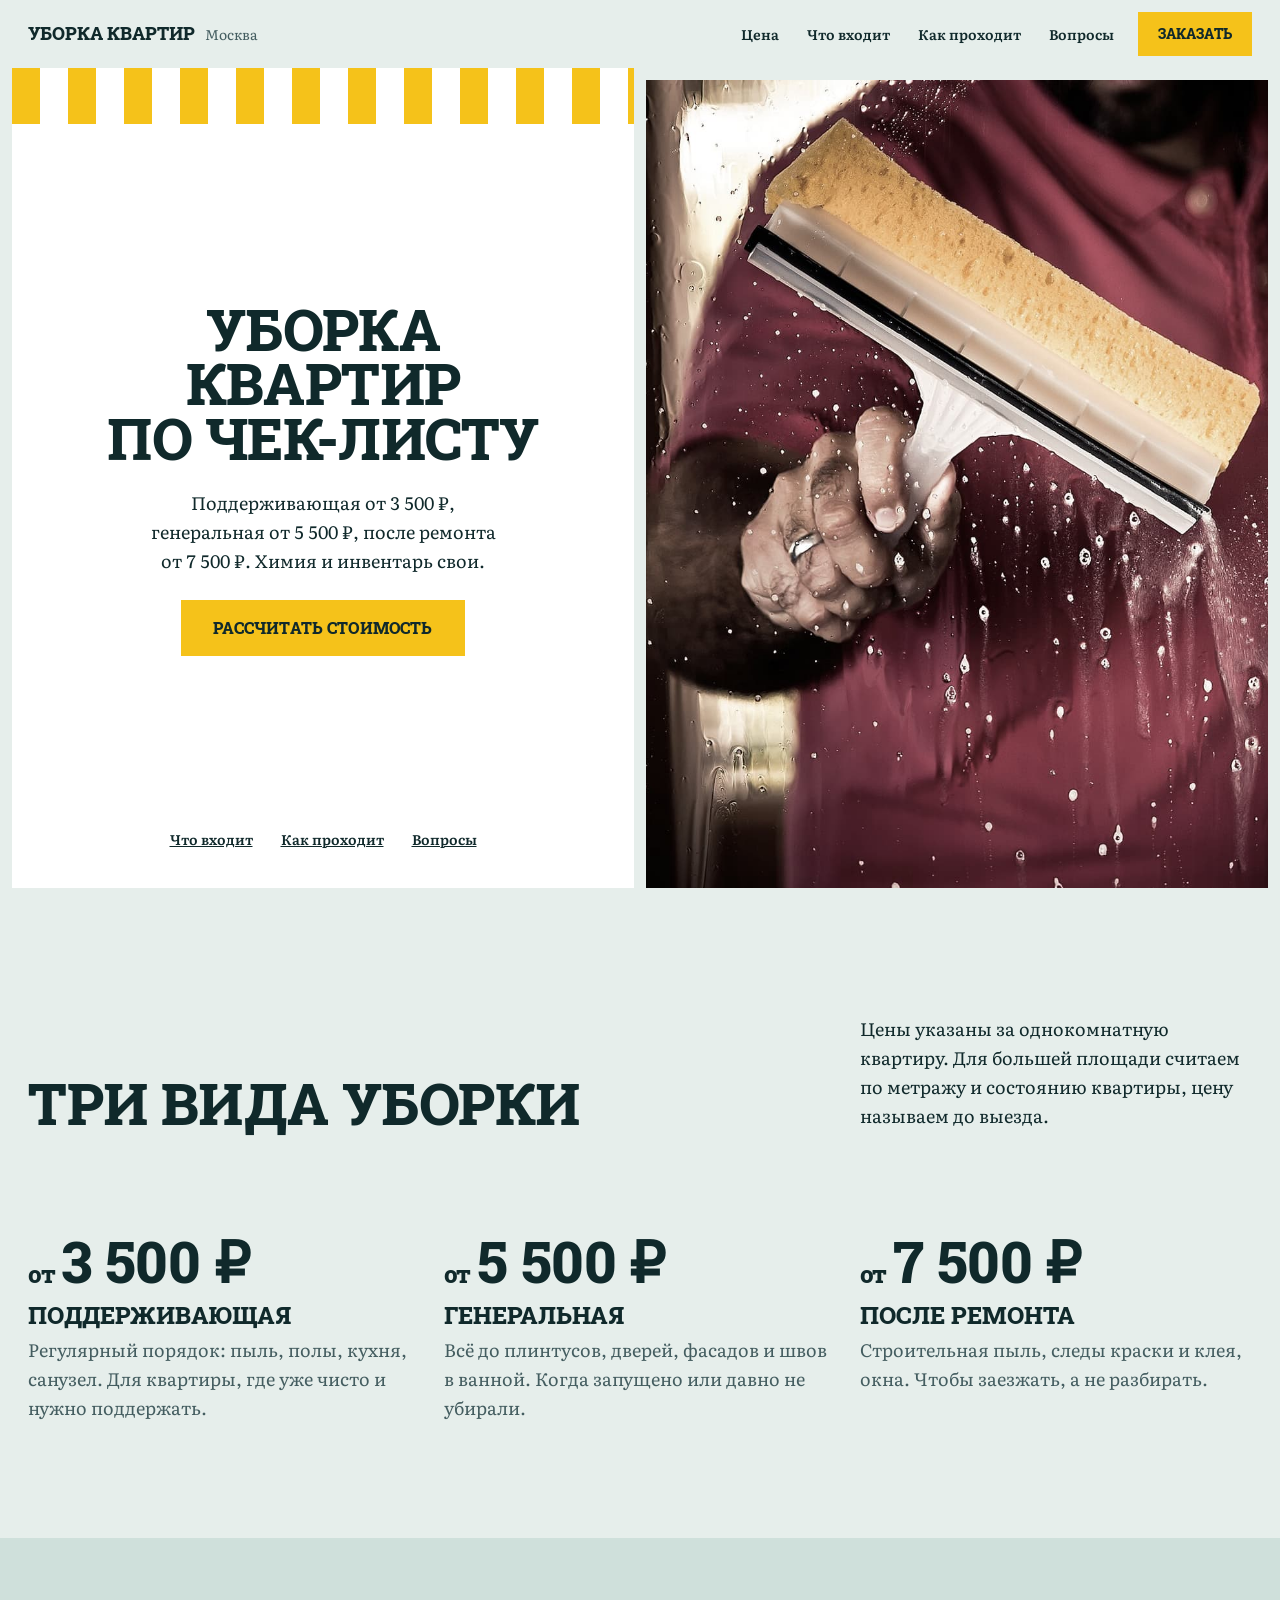
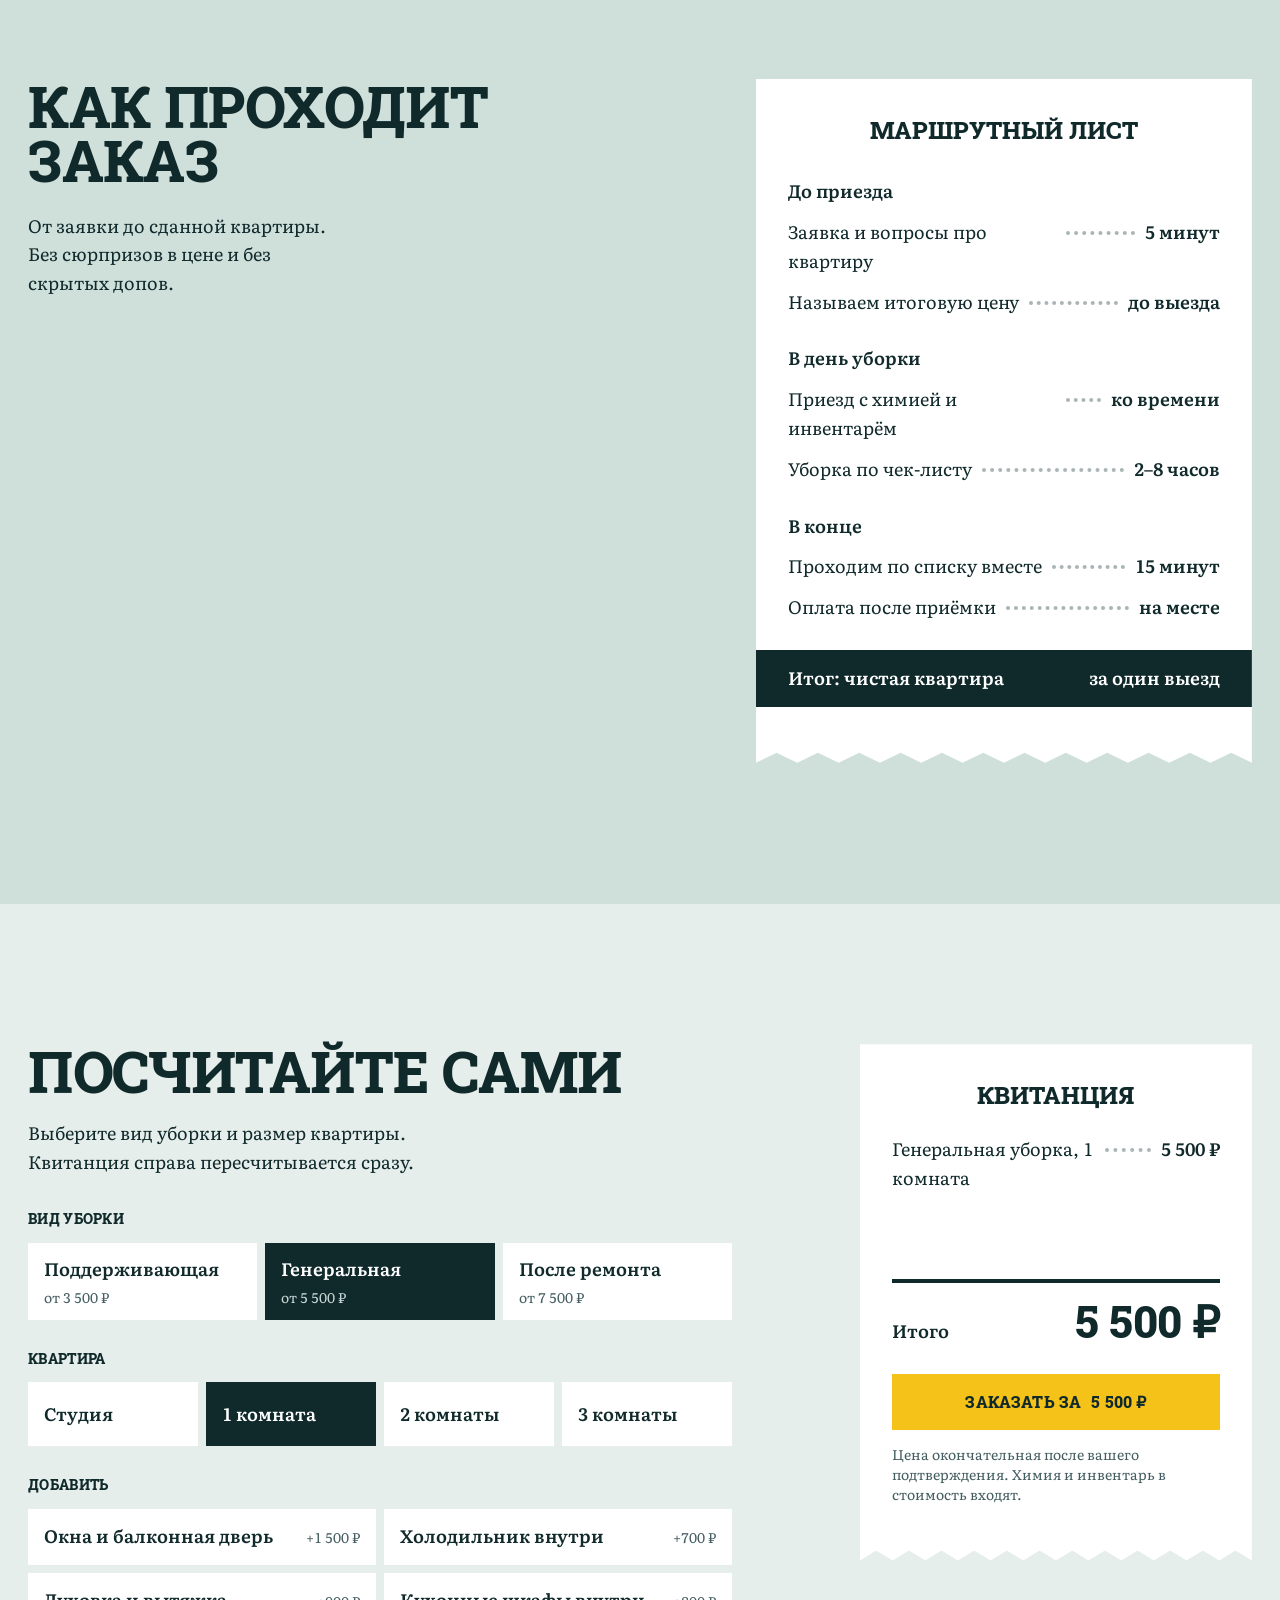
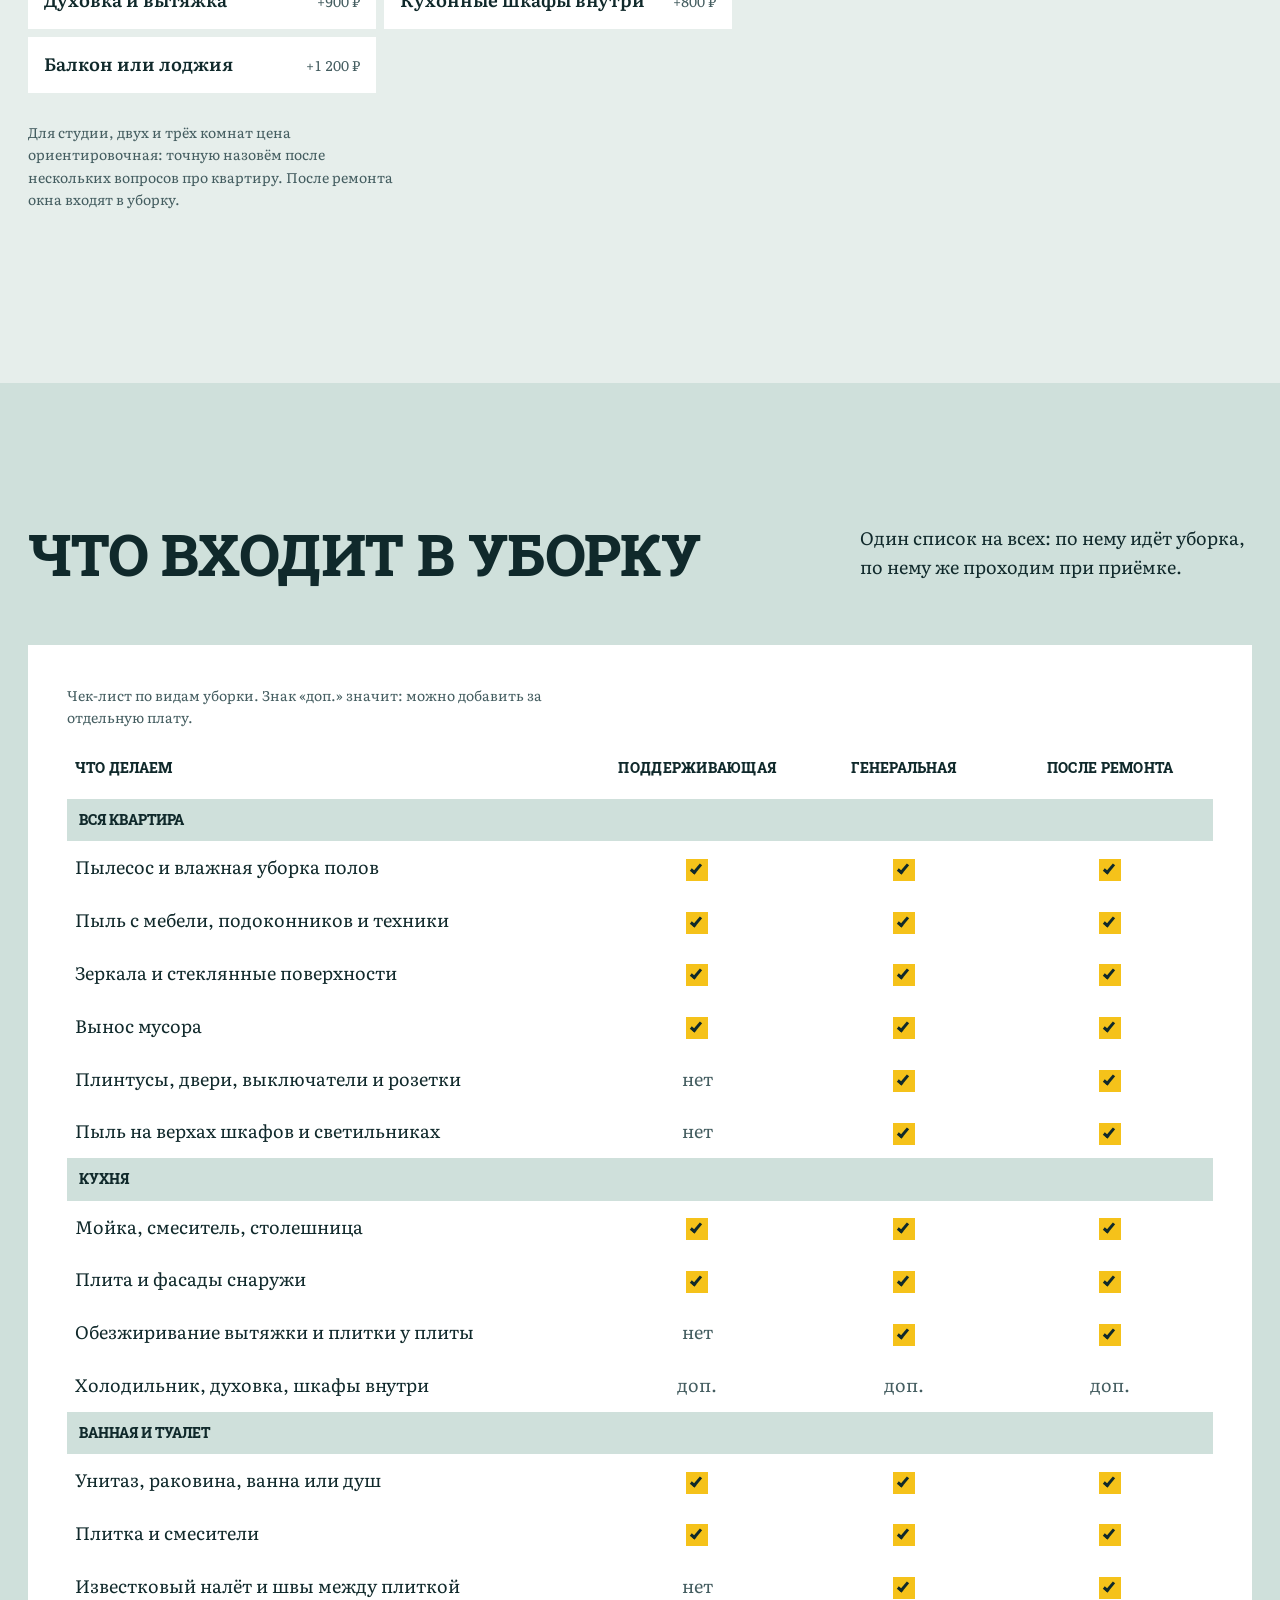
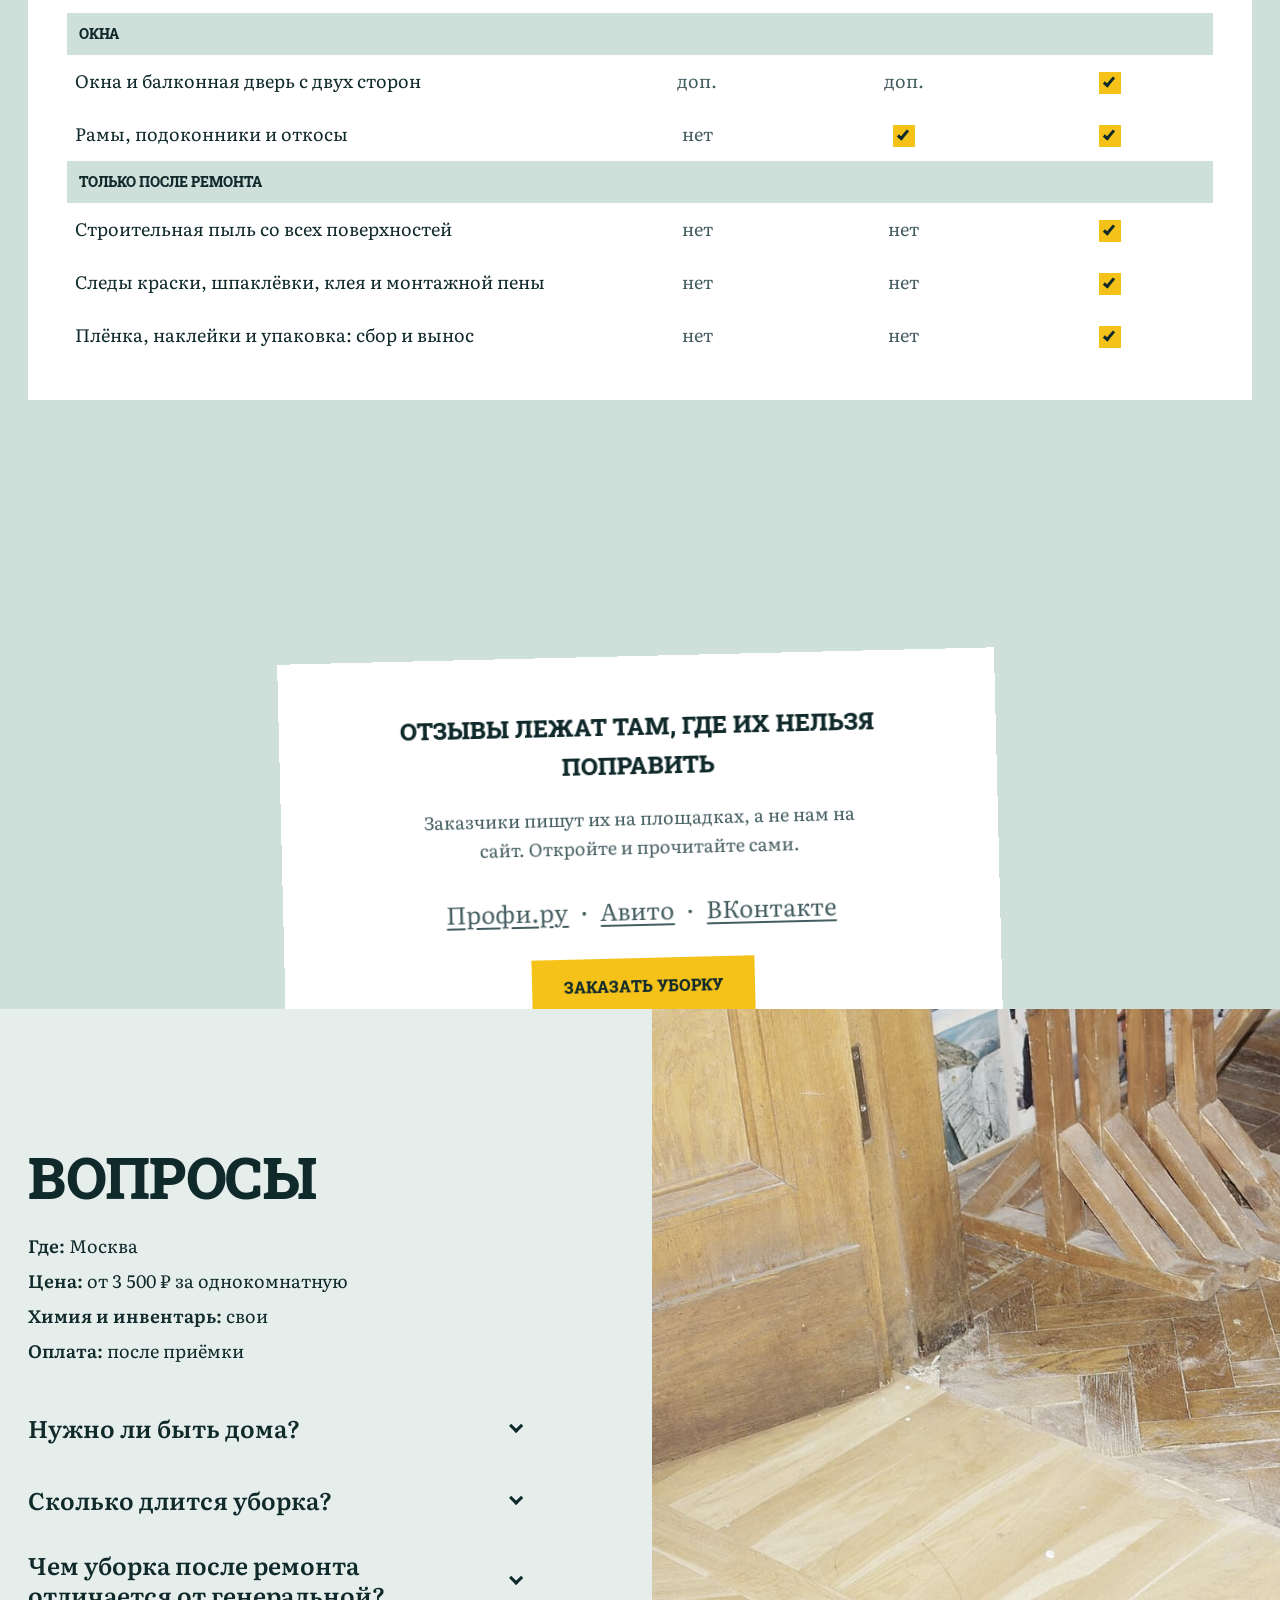
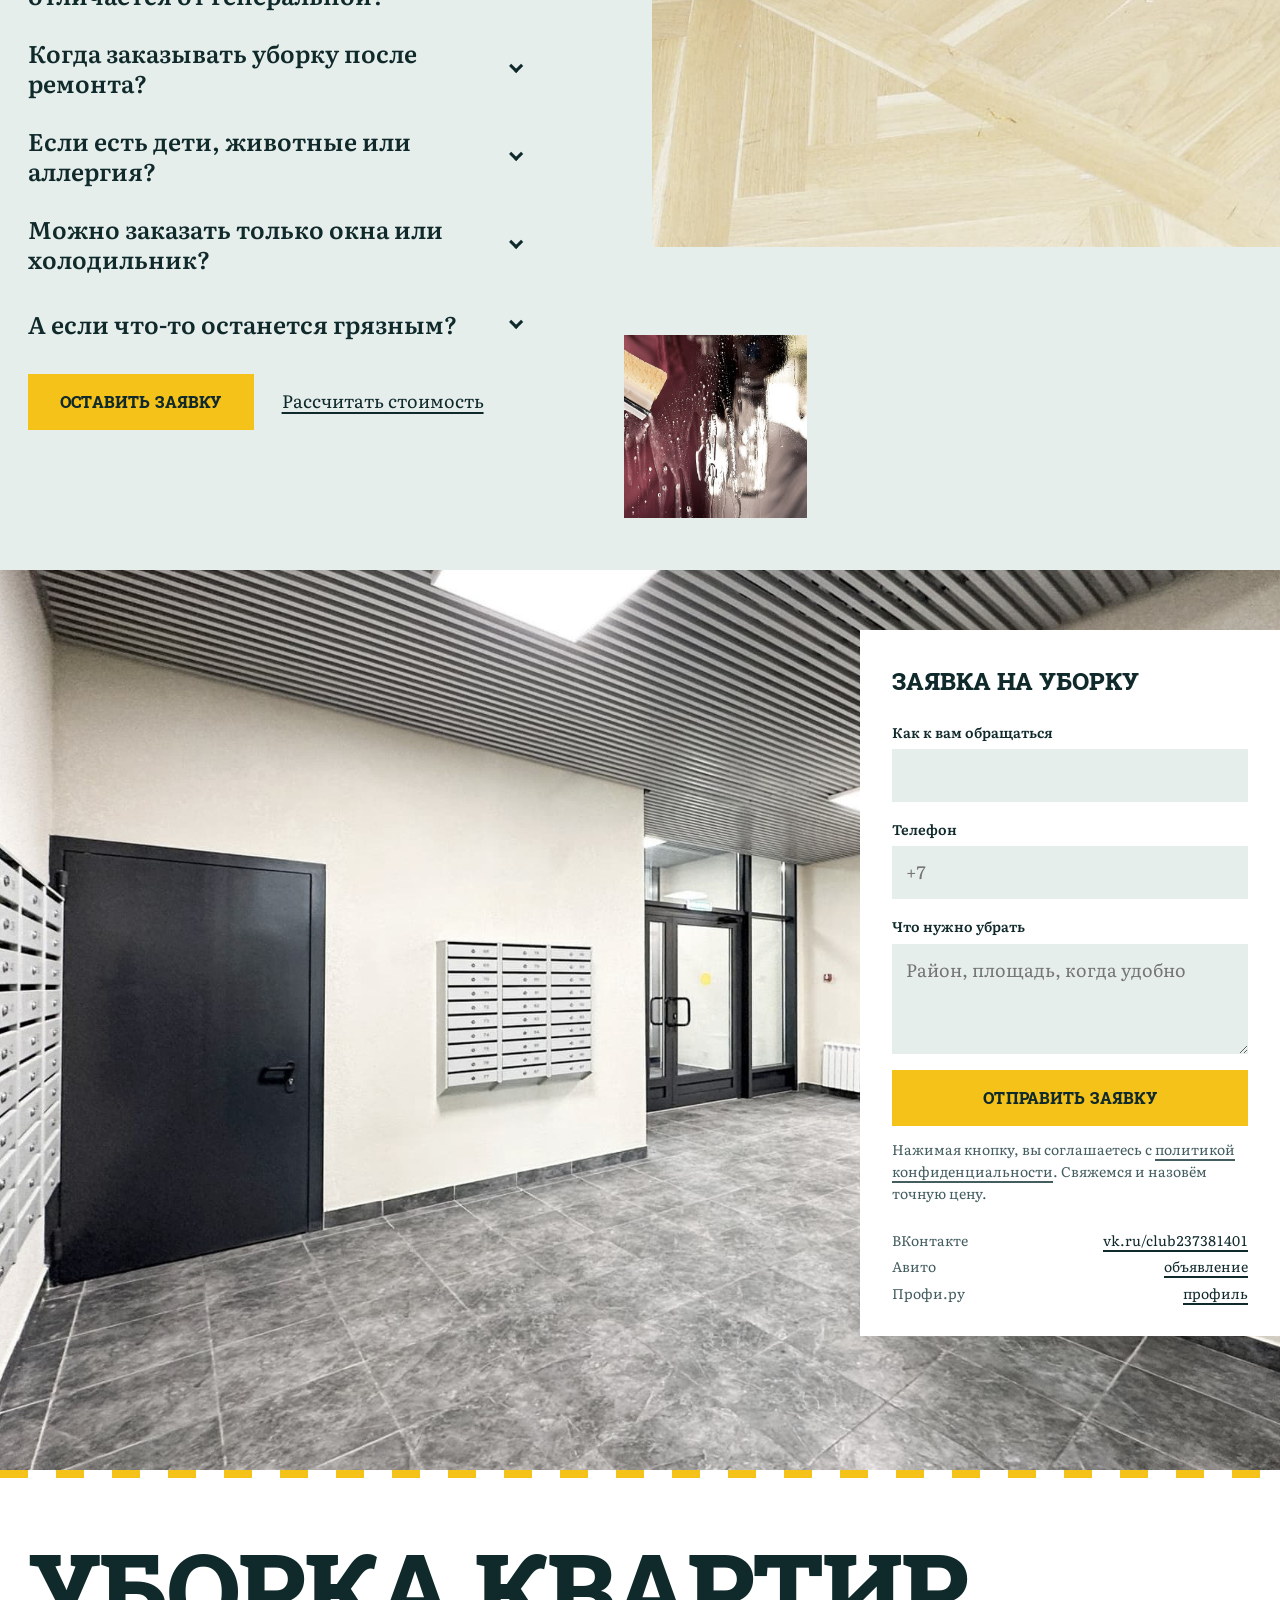
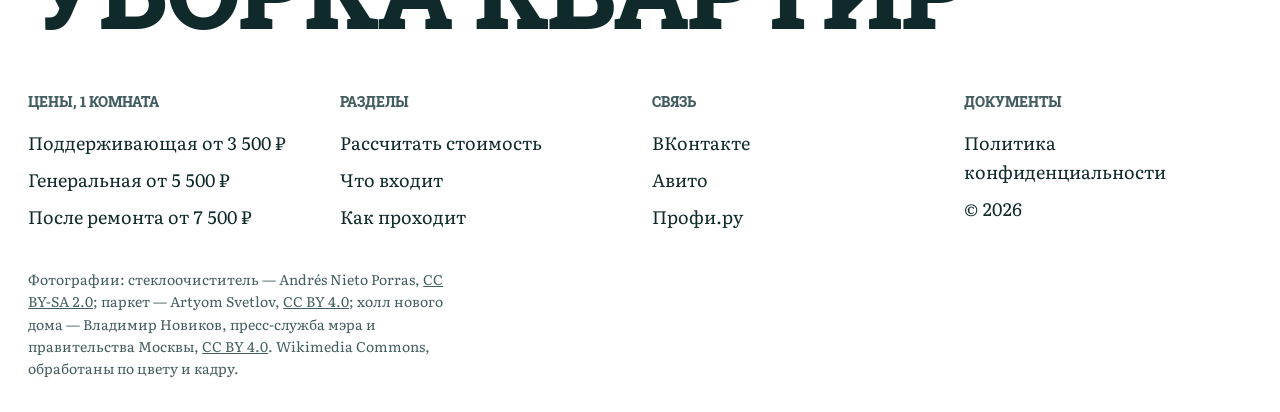
==== index.html @ 2ee20dbd "init: landing for uborka kvartir Moskva" ====
<!DOCTYPE html>
<html lang="ru">
<head>
<meta charset="UTF-8">
<meta name="viewport" content="width=device-width, initial-scale=1">
<title>Уборка квартир в Москве от 3 500 ₽: поддерживающая, генеральная, после ремонта</title>
<meta name="description" content="Уборка квартир в Москве: поддерживающая от 3 500 ₽, генеральная от 5 500 ₽, после ремонта от 7 500 ₽ за однокомнатную. Своя химия и инвентарь, работа по чек-листу. Рассчитайте стоимость онлайн.">
<meta name="theme-color" content="#e6eeeb">
<meta property="og:title" content="Уборка квартир в Москве по чек-листу от 3 500 ₽">
<meta property="og:description" content="Три вида уборки с понятной ценой и списком, что входит. Калькулятор стоимости на странице.">
<meta property="og:type" content="website">
<link rel="icon" href="data:image/svg+xml,%3Csvg xmlns='http://www.w3.org/2000/svg' viewBox='0 0 64 64'%3E%3Crect width='64' height='64' fill='%2310292b'/%3E%3Crect x='14' y='14' width='36' height='36' fill='%23f5c21a'/%3E%3Cpath d='M23 33l7 7 12-14' fill='none' stroke='%2310292b' stroke-width='5'/%3E%3C/svg%3E">
<script>document.documentElement.classList.add('js');</script>
<link rel="preconnect" href="https://fonts.googleapis.com">
<link rel="preconnect" href="https://fonts.gstatic.com" crossorigin>
<link href="https://fonts.googleapis.com/css2?family=Roboto+Slab:wght@800&family=Literata:ital,wght@0,400;0,600;1,400&display=swap" rel="stylesheet">
<link rel="stylesheet" href="styles.css">
<script type="application/ld+json">
{"@context":"https://schema.org","@type":"Service","name":"Уборка квартир в Москве","serviceType":"Клининг квартир","areaServed":{"@type":"City","name":"Москва"},"offers":[{"@type":"Offer","name":"Поддерживающая уборка, однокомнатная квартира","price":"3500","priceCurrency":"RUB"},{"@type":"Offer","name":"Генеральная уборка, однокомнатная квартира","price":"5500","priceCurrency":"RUB"},{"@type":"Offer","name":"Уборка после ремонта, однокомнатная квартира","price":"7500","priceCurrency":"RUB"}]}
</script>
</head>
<body id="top">
<a class="skip" href="#price">К расчёту стоимости</a>

<header class="header" id="header">
  <div class="wrap header__inner">
    <a class="logo" href="#top" aria-label="Уборка квартир, Москва, на главную">
      <span class="logo__name">Уборка квартир</span>
      <span class="logo__sfx">Москва</span>
    </a>
    <nav class="nav" aria-label="Разделы">
      <a href="#price">Цена</a>
      <a href="#act">Что входит</a>
      <a href="#how">Как проходит</a>
      <a href="#faq">Вопросы</a>
    </nav>
    <a class="btn" href="#contact">Заказать</a>
    <button class="burger" id="burger" type="button" aria-expanded="false" aria-controls="menu">Меню</button>
  </div>
  <nav class="menu" id="menu" aria-label="Разделы">
    <a href="#price">Цена</a>
    <a href="#act">Что входит</a>
    <a href="#how">Как проходит</a>
    <a href="#faq">Вопросы</a>
    <a class="btn" href="#contact">Заказать уборку</a>
  </nav>
</header>

<main>
  <section class="hero" aria-labelledby="h1">
    <div class="hero__card">
      <div class="stripe" aria-hidden="true"></div>
      <div class="hero__body">
        <h1 class="display" id="h1"><span class="rise" style="--i:1;display:block">Уборка квартир</span><span class="rise" style="--i:2;display:block">по чек-листу</span></h1>
        <p class="hero__lead rise" style="--i:3">Поддерживающая от 3&nbsp;500&nbsp;₽, генеральная от 5&nbsp;500&nbsp;₽, после ремонта от 7&nbsp;500&nbsp;₽. Химия и инвентарь свои.</p>
        <a class="btn rise" style="--i:4" href="#price">Рассчитать стоимость</a>
      </div>
      <div class="hero__links">
        <a href="#act">Что входит</a>
        <a href="#how">Как проходит</a>
        <a href="#faq">Вопросы</a>
      </div>
    </div>
    <figure class="hero__room" id="room">
      <img class="is-on" src="img/hero-1.jpg" width="1000" height="1250" alt="Рука со стеклоочистителем и губкой на мокром стекле" fetchpriority="high">
      <img src="img/hero-2.jpg" width="1000" height="1250" alt="Паркет в ёлочку: слева потускневший, справа обновлённый" loading="lazy">
      <img src="img/hero-3.jpg" width="1000" height="1250" alt="Чистый светлый холл нового московского дома с плиткой на полу" loading="lazy">
    </figure>
  </section>

  <section class="intro wrap" aria-labelledby="h-kinds">
    <div class="grid12 intro__top">
      <h2 class="display head rise" id="h-kinds">Три вида уборки</h2>
      <p class="rise" style="--i:1">Цены указаны за однокомнатную квартиру. Для большей площади считаем по метражу и состоянию квартиры, цену называем до выезда.</p>
    </div>
    <div class="facts">
      <div class="fact rise" style="--i:0">
        <p class="fact__price"><small>от</small>3&nbsp;500&nbsp;₽</p>
        <h3 class="fact__name">Поддерживающая</h3>
        <p class="fact__note">Регулярный порядок: пыль, полы, кухня, санузел. Для квартиры, где уже чисто и нужно поддержать.</p>
      </div>
      <div class="fact rise" style="--i:1">
        <p class="fact__price"><small>от</small>5&nbsp;500&nbsp;₽</p>
        <h3 class="fact__name">Генеральная</h3>
        <p class="fact__note">Всё до плинтусов, дверей, фасадов и швов в ванной. Когда запущено или давно не убирали.</p>
      </div>
      <div class="fact rise" style="--i:2">
        <p class="fact__price"><small>от</small>7&nbsp;500&nbsp;₽</p>
        <h3 class="fact__name">После ремонта</h3>
        <p class="fact__note">Строительная пыль, следы краски и клея, окна. Чтобы заезжать, а не разбирать.</p>
      </div>
    </div>
  </section>

  <section class="section section--field" id="how" aria-labelledby="h-how">
    <div class="wrap grid12 how">
      <div class="how__text">
        <h2 class="display head rise" id="h-how">Как проходит заказ</h2>
        <p class="rise" style="--i:1">От заявки до сданной квартиры. Без сюрпризов в цене и без скрытых допов.</p>
      </div>
      <div class="slip rise" style="--i:1">
        <p class="slip__title">Маршрутный лист</p>
        <p class="slip__group">До приезда</p>
        <div class="row"><span class="row__what">Заявка и вопросы про квартиру</span><span class="row__dots"></span><span class="row__val">5 минут</span></div>
        <div class="row"><span class="row__what">Называем итоговую цену</span><span class="row__dots"></span><span class="row__val">до выезда</span></div>
        <p class="slip__group">В день уборки</p>
        <div class="row"><span class="row__what">Приезд с химией и инвентарём</span><span class="row__dots"></span><span class="row__val">ко времени</span></div>
        <div class="row"><span class="row__what">Уборка по чек-листу</span><span class="row__dots"></span><span class="row__val">2–8 часов</span></div>
        <p class="slip__group">В конце</p>
        <div class="row"><span class="row__what">Проходим по списку вместе</span><span class="row__dots"></span><span class="row__val">15 минут</span></div>
        <div class="row"><span class="row__what">Оплата после приёмки</span><span class="row__dots"></span><span class="row__val">на месте</span></div>
        <div class="slip__result"><span>Итог: чистая квартира</span><span>за один выезд</span></div>
      </div>
    </div>
  </section>

  <section class="section wrap" id="price" aria-labelledby="h-price">
    <div class="grid12 calc">
      <div class="calc__form">
        <h2 class="display head rise" id="h-price">Посчитайте сами</h2>
        <p class="rise" style="--i:1">Выберите вид уборки и размер квартиры. Квитанция справа пересчитывается сразу.</p>
        <fieldset class="rise" style="--i:1">
          <legend>Вид уборки</legend>
          <div class="opts opts--kinds">
            <div class="opt"><input type="radio" name="kind" id="k-sup" value="sup"><label for="k-sup"><b>Поддерживающая</b><span>от 3 500 ₽</span></label></div>
            <div class="opt"><input type="radio" name="kind" id="k-gen" value="gen" checked><label for="k-gen"><b>Генеральная</b><span>от 5 500 ₽</span></label></div>
            <div class="opt"><input type="radio" name="kind" id="k-rep" value="rep"><label for="k-rep"><b>После ремонта</b><span>от 7 500 ₽</span></label></div>
          </div>
        </fieldset>
        <fieldset class="rise" style="--i:2">
          <legend>Квартира</legend>
          <div class="opts opts--rooms">
            <div class="opt"><input type="radio" name="rooms" id="r-0" value="0"><label for="r-0"><b>Студия</b></label></div>
            <div class="opt"><input type="radio" name="rooms" id="r-1" value="1" checked><label for="r-1"><b>1 комната</b></label></div>
            <div class="opt"><input type="radio" name="rooms" id="r-2" value="2"><label for="r-2"><b>2 комнаты</b></label></div>
            <div class="opt"><input type="radio" name="rooms" id="r-3" value="3"><label for="r-3"><b>3 комнаты</b></label></div>
          </div>
        </fieldset>
        <fieldset class="rise" style="--i:3">
          <legend>Добавить</legend>
          <div class="opts opts--extras" id="extras">
            <div class="opt"><input type="checkbox" id="x-win" value="win" data-price="1500" data-name="Окна и балконная дверь"><label for="x-win"><b>Окна и балконная дверь</b><span>+1 500 ₽</span></label></div>
            <div class="opt"><input type="checkbox" id="x-fri" value="fri" data-price="700" data-name="Холодильник внутри"><label for="x-fri"><b>Холодильник внутри</b><span>+700 ₽</span></label></div>
            <div class="opt"><input type="checkbox" id="x-ove" value="ove" data-price="900" data-name="Духовка и вытяжка"><label for="x-ove"><b>Духовка и вытяжка</b><span>+900 ₽</span></label></div>
            <div class="opt"><input type="checkbox" id="x-cab" value="cab" data-price="800" data-name="Кухонные шкафы внутри"><label for="x-cab"><b>Кухонные шкафы внутри</b><span>+800 ₽</span></label></div>
            <div class="opt"><input type="checkbox" id="x-bal" value="bal" data-price="1200" data-name="Балкон или лоджия"><label for="x-bal"><b>Балкон или лоджия</b><span>+1 200 ₽</span></label></div>
          </div>
        </fieldset>
        <p class="small muted calc__note rise" style="--i:3">Для студии, двух и трёх комнат цена ориентировочная: точную назовём после нескольких вопросов про квартиру. После ремонта окна входят в уборку.</p>
      </div>
      <div class="slip rise" style="--i:1" id="receipt">
        <p class="slip__title">Квитанция</p>
        <div class="slip__rows" id="rows" aria-live="polite">
          <div class="row"><span class="row__what">Генеральная уборка, 1 комната</span><span class="row__dots"></span><span class="row__val">5&nbsp;500&nbsp;₽</span></div>
        </div>
        <div class="slip__bar" aria-hidden="true"></div>
        <p class="slip__total"><span>Итого</span><output id="total" for="k-sup k-gen k-rep r-0 r-1 r-2 r-3">5&nbsp;500&nbsp;₽</output></p>
        <a class="btn btn--block" id="order" href="#contact">Заказать за <span id="order-sum">5&nbsp;500&nbsp;₽</span></a>
        <p class="slip__fine">Цена окончательная после вашего подтверждения. Химия и инвентарь в стоимость входят.</p>
      </div>
    </div>
  </section>

  <section class="section section--field" id="act" aria-labelledby="h-act">
    <div class="wrap">
      <div class="act__head">
        <h2 class="display head rise" id="h-act">Что входит в уборку</h2>
        <p class="rise" style="--i:1">Один список на всех: по нему идёт уборка, по нему же проходим при приёмке.</p>
      </div>
      <div class="sheet rise">
        <table>
          <caption class="small muted" style="text-align:left;padding-bottom:16px">Чек-лист по видам уборки. Знак «доп.» значит: можно добавить за отдельную плату.</caption>
          <thead>
            <tr><th scope="col">Что делаем</th><th scope="col">Поддерживающая</th><th scope="col">Генеральная</th><th scope="col">После ремонта</th></tr>
          </thead>
          <tbody>
            <tr class="zonerow"><th class="zone" colspan="4" scope="colgroup">Вся квартира</th></tr>
            <tr><th scope="row">Пылесос и влажная уборка полов</th><td><i class="tick" role="img" aria-label="входит"></i></td><td><i class="tick" role="img" aria-label="входит"></i></td><td><i class="tick" role="img" aria-label="входит"></i></td></tr>
            <tr><th scope="row">Пыль с мебели, подоконников и техники</th><td><i class="tick" role="img" aria-label="входит"></i></td><td><i class="tick" role="img" aria-label="входит"></i></td><td><i class="tick" role="img" aria-label="входит"></i></td></tr>
            <tr><th scope="row">Зеркала и стеклянные поверхности</th><td><i class="tick" role="img" aria-label="входит"></i></td><td><i class="tick" role="img" aria-label="входит"></i></td><td><i class="tick" role="img" aria-label="входит"></i></td></tr>
            <tr><th scope="row">Вынос мусора</th><td><i class="tick" role="img" aria-label="входит"></i></td><td><i class="tick" role="img" aria-label="входит"></i></td><td><i class="tick" role="img" aria-label="входит"></i></td></tr>
            <tr><th scope="row">Плинтусы, двери, выключатели и розетки</th><td class="no">нет</td><td><i class="tick" role="img" aria-label="входит"></i></td><td><i class="tick" role="img" aria-label="входит"></i></td></tr>
            <tr><th scope="row">Пыль на верхах шкафов и светильниках</th><td class="no">нет</td><td><i class="tick" role="img" aria-label="входит"></i></td><td><i class="tick" role="img" aria-label="входит"></i></td></tr>
            <tr class="zonerow"><th class="zone" colspan="4" scope="colgroup">Кухня</th></tr>
            <tr><th scope="row">Мойка, смеситель, столешница</th><td><i class="tick" role="img" aria-label="входит"></i></td><td><i class="tick" role="img" aria-label="входит"></i></td><td><i class="tick" role="img" aria-label="входит"></i></td></tr>
            <tr><th scope="row">Плита и фасады снаружи</th><td><i class="tick" role="img" aria-label="входит"></i></td><td><i class="tick" role="img" aria-label="входит"></i></td><td><i class="tick" role="img" aria-label="входит"></i></td></tr>
            <tr><th scope="row">Обезжиривание вытяжки и плитки у плиты</th><td class="no">нет</td><td><i class="tick" role="img" aria-label="входит"></i></td><td><i class="tick" role="img" aria-label="входит"></i></td></tr>
            <tr><th scope="row">Холодильник, духовка, шкафы внутри</th><td class="no">доп.</td><td class="no">доп.</td><td class="no">доп.</td></tr>
            <tr class="zonerow"><th class="zone" colspan="4" scope="colgroup">Ванная и туалет</th></tr>
            <tr><th scope="row">Унитаз, раковина, ванна или душ</th><td><i class="tick" role="img" aria-label="входит"></i></td><td><i class="tick" role="img" aria-label="входит"></i></td><td><i class="tick" role="img" aria-label="входит"></i></td></tr>
            <tr><th scope="row">Плитка и смесители</th><td><i class="tick" role="img" aria-label="входит"></i></td><td><i class="tick" role="img" aria-label="входит"></i></td><td><i class="tick" role="img" aria-label="входит"></i></td></tr>
            <tr><th scope="row">Известковый налёт и швы между плиткой</th><td class="no">нет</td><td><i class="tick" role="img" aria-label="входит"></i></td><td><i class="tick" role="img" aria-label="входит"></i></td></tr>
            <tr class="zonerow"><th class="zone" colspan="4" scope="colgroup">Окна</th></tr>
            <tr><th scope="row">Окна и балконная дверь с двух сторон</th><td class="no">доп.</td><td class="no">доп.</td><td><i class="tick" role="img" aria-label="входит"></i></td></tr>
            <tr><th scope="row">Рамы, подоконники и откосы</th><td class="no">нет</td><td><i class="tick" role="img" aria-label="входит"></i></td><td><i class="tick" role="img" aria-label="входит"></i></td></tr>
            <tr class="zonerow"><th class="zone" colspan="4" scope="colgroup">Только после ремонта</th></tr>
            <tr><th scope="row">Строительная пыль со всех поверхностей</th><td class="no">нет</td><td class="no">нет</td><td><i class="tick" role="img" aria-label="входит"></i></td></tr>
            <tr><th scope="row">Следы краски, шпаклёвки, клея и монтажной пены</th><td class="no">нет</td><td class="no">нет</td><td><i class="tick" role="img" aria-label="входит"></i></td></tr>
            <tr><th scope="row">Плёнка, наклейки и упаковка: сбор и вынос</th><td class="no">нет</td><td class="no">нет</td><td><i class="tick" role="img" aria-label="входит"></i></td></tr>
          </tbody>
        </table>
      </div>
    </div>
  </section>

  <section class="proof" aria-labelledby="h-proof">
    <div class="proof__card rise">
      <h2 id="h-proof">Отзывы лежат там, где их нельзя поправить</h2>
      <p>Заказчики пишут их на площадках, а не нам на сайт. Откройте и прочитайте сами.</p>
      <p class="proof__names">
        <a class="link" href="https://profi.ru/profile/AlimusayevaTB2" target="_blank" rel="noopener">Профи.ру</a><span class="proof__sep" aria-hidden="true">·</span><a class="link" href="https://www.avito.ru/moskva/predlozheniya_uslug/uborka_generalnyy_8007084147" target="_blank" rel="noopener">Авито</a><span class="proof__sep" aria-hidden="true">·</span><a class="link" href="https://vk.ru/club237381401" target="_blank" rel="noopener">ВКонтакте</a>
      </p>
      <a class="btn" href="#contact">Заказать уборку</a>
    </div>
  </section>

  <section class="faq" id="faq" aria-labelledby="h-faq">
    <div class="faq__text">
      <h2 class="display head rise" id="h-faq">Вопросы</h2>
      <ul class="faq__facts rise" style="--i:1">
        <li><b>Где:</b> Москва</li>
        <li><b>Цена:</b> от 3&nbsp;500&nbsp;₽ за однокомнатную</li>
        <li><b>Химия и инвентарь:</b> свои</li>
        <li><b>Оплата:</b> после приёмки</li>
      </ul>
      <div class="rise" style="--i:2">
        <details><summary>Нужно ли быть дома?</summary><p>Можно оставить ключи или быть дома, как удобнее. В первый раз лучше принять уборку вместе: пройдём по списку и сразу исправим, что не понравится.</p></details>
        <details><summary>Сколько длится уборка?</summary><p>Однокомнатная: поддерживающая 2–3 часа, генеральная 4–6, после ремонта 6–8. Точное время зависит от состояния квартиры, назовём после вопросов.</p></details>
        <details><summary>Чем уборка после ремонта отличается от генеральной?</summary><p>Здесь убираем строительную пыль, следы краски, шпаклёвки и клея, моем окна с рамами. Обычными средствами это не берётся, поэтому и цена выше.</p></details>
        <details><summary>Когда заказывать уборку после ремонта?</summary><p>После финишных работ, до расстановки мебели: на пустой квартире убирать быстрее и чище.</p></details>
        <details><summary>Если есть дети, животные или аллергия?</summary><p>Скажите об этом при заявке, подберём средства без резкого запаха. Квартира после уборки проветривается и сразу готова к жизни.</p></details>
        <details><summary>Можно заказать только окна или холодильник?</summary><p>Да. Напишите, что нужно, и назовём цену. Отдельные услуги считаем по составу работ.</p></details>
        <details><summary>А если что-то останется грязным?</summary><p>Скажите при приёмке, пока мы на месте. Пройдёмся по этому месту ещё раз.</p></details>
      </div>
      <div class="faq__actions rise" style="--i:3">
        <a class="btn" href="#contact">Оставить заявку</a>
        <a class="link" href="#price">Рассчитать стоимость</a>
      </div>
    </div>
    <div class="faq__photos">
      <img class="faq__tall" src="img/parquet-tall.jpg" width="900" height="1050" alt="Паркет в ёлочку: потускневший участок рядом с обновлённым светлым" loading="lazy">
      <img class="faq__sq" src="img/drops-sq.jpg" width="600" height="600" alt="Капли воды на стекле после мытья" loading="lazy">
    </div>
  </section>

  <section class="contact" id="contact" aria-labelledby="h-contact">
    <img src="img/lobby.jpg" width="1800" height="1200" alt="Светлый холл нового московского дома с плиткой на полу и почтовыми ящиками" loading="lazy">
    <div class="contact__wrap">
      <div class="contact__card">
        <h2 id="h-contact">Заявка на уборку</h2>
        <form id="leadForm" novalidate>
          <input class="hp" type="text" name="_gotcha" tabindex="-1" autocomplete="off" aria-hidden="true">
          <div class="field">
            <label for="f-name">Как к вам обращаться</label>
            <input id="f-name" name="name" type="text" autocomplete="name" required>
          </div>
          <div class="field">
            <label for="f-phone">Телефон</label>
            <input id="f-phone" name="phone" type="tel" inputmode="tel" autocomplete="tel" placeholder="+7" required>
          </div>
          <div class="field">
            <label for="f-comment">Что нужно убрать</label>
            <textarea id="f-comment" name="comment" placeholder="Район, площадь, когда удобно"></textarea>
          </div>
          <button class="btn btn--block" type="submit">Отправить заявку</button>
          <p class="form__note">Нажимая кнопку, вы соглашаетесь с <a class="link" href="privacy.html">политикой конфиденциальности</a>. Свяжемся и назовём точную цену.</p>
        </form>
        <ul class="contact__links">
          <li><span>ВКонтакте</span><a class="link" href="https://vk.ru/club237381401" target="_blank" rel="noopener">vk.ru/club237381401</a></li>
          <li><span>Авито</span><a class="link" href="https://www.avito.ru/moskva/predlozheniya_uslug/uborka_generalnyy_8007084147" target="_blank" rel="noopener">объявление</a></li>
          <li><span>Профи.ру</span><a class="link" href="https://profi.ru/profile/AlimusayevaTB2" target="_blank" rel="noopener">профиль</a></li>
        </ul>
      </div>
    </div>
  </section>
</main>

<div class="stripe stripe--thin" aria-hidden="true"></div>
<footer class="footer">
  <p class="footer__name" aria-hidden="true">Уборка квартир</p>
  <div class="footer__cols">
    <ul><li>Цены, 1 комната</li><li>Поддерживающая от 3&nbsp;500&nbsp;₽</li><li>Генеральная от 5&nbsp;500&nbsp;₽</li><li>После ремонта от 7&nbsp;500&nbsp;₽</li></ul>
    <ul><li>Разделы</li><li><a href="#price">Рассчитать стоимость</a></li><li><a href="#act">Что входит</a></li><li><a href="#how">Как проходит</a></li></ul>
    <ul><li>Связь</li><li><a href="https://vk.ru/club237381401" target="_blank" rel="noopener">ВКонтакте</a></li><li><a href="https://www.avito.ru/moskva/predlozheniya_uslug/uborka_generalnyy_8007084147" target="_blank" rel="noopener">Авито</a></li><li><a href="https://profi.ru/profile/AlimusayevaTB2" target="_blank" rel="noopener">Профи.ру</a></li></ul>
    <ul><li>Документы</li><li><a href="privacy.html">Политика конфиденциальности</a></li><li>© <span id="year">2026</span></li></ul>
  </div>
  <p class="footer__credits">Фотографии: стеклоочиститель — Andrés Nieto Porras, <a href="https://commons.wikimedia.org/wiki/File:Cleaning_windows.jpg" target="_blank" rel="noopener">CC BY-SA 2.0</a>; паркет — Artyom Svetlov, <a href="https://commons.wikimedia.org/wiki/File:Moscow_State_University_parquetry_2014-01_1389533637.JPG" target="_blank" rel="noopener">CC BY 4.0</a>; холл нового дома — Владимир Новиков, пресс-служба мэра и правительства Москвы, <a href="https://commons.wikimedia.org/wiki/Category:Photographs_by_%D0%92%D0%BB%D0%B0%D0%B4%D0%B8%D0%BC%D0%B8%D1%80_%D0%9D%D0%BE%D0%B2%D0%B8%D0%BA%D0%BE%D0%B2" target="_blank" rel="noopener">CC BY 4.0</a>. Wikimedia Commons, обработаны по цвету и кадру.</p>
</footer>

<script src="script.js"></script>
</body>
</html>
---- styles.css ----
/* Уборка квартир, Москва. Страница = акт приёмки: бумага на фоне, чек-лист, квитанция. */
:root {
  --ground: #e6eeeb;
  --field: #cfe0db;
  --paper: #ffffff;
  --ink: #10292b;
  --muted: #445d60;
  --accent: #f5c21a;
  --accent-ink: #10292b;

  --display: 'Roboto Slab', 'Rockwell', Georgia, serif;
  --text: 'Literata', Georgia, 'Times New Roman', serif;

  --s-small: 0.875rem;
  --s-body: clamp(1rem, 0.95rem + 0.22vw, 1.125rem);
  --s-lead: clamp(1.25rem, 1.1rem + 0.6vw, 1.5rem);
  --s-head: clamp(2rem, 1.1rem + 3.1vw, 3.75rem);
  --s-huge: clamp(2.5rem, 8.1vw, 9.5rem);

  --margin: clamp(16px, 2.2vw, 32px);
  --gap-section: clamp(88px, 11vw, 168px);
  --radius: 0;
  --zig: polygon(0 0,100% 0,100% 100%,95.833% calc(100% - 10px),91.667% 100%,87.5% calc(100% - 10px),83.333% 100%,79.167% calc(100% - 10px),75% 100%,70.833% calc(100% - 10px),66.667% 100%,62.5% calc(100% - 10px),58.333% 100%,54.167% calc(100% - 10px),50% 100%,45.833% calc(100% - 10px),41.667% 100%,37.5% calc(100% - 10px),33.333% 100%,29.167% calc(100% - 10px),25% 100%,20.833% calc(100% - 10px),16.667% 100%,12.5% calc(100% - 10px),8.333% 100%,4.167% calc(100% - 10px),0 100%);
  --stripe: url("data:image/svg+xml,%3Csvg xmlns='http://www.w3.org/2000/svg' width='56' height='56'%3E%3Crect width='28' height='56' fill='%23f5c21a'/%3E%3C/svg%3E");
  --ease: cubic-bezier(0.22, 1, 0.36, 1);
}

*, *::before, *::after { box-sizing: border-box; }
html { scroll-behavior: auto; -webkit-text-size-adjust: 100%; }
body {
  margin: 0;
  background: var(--ground);
  color: var(--ink);
  font-family: var(--text);
  font-size: var(--s-body);
  line-height: 1.6;
  font-variant-numeric: tabular-nums;
  -webkit-font-smoothing: antialiased;
  overflow-x: hidden;
}
img { display: block; max-width: 100%; height: auto; }
a { color: inherit; }
button, input, textarea { font: inherit; color: inherit; }
h1, h2, h3, p, ul, ol, dl, dd, figure { margin: 0; }
ul, ol { padding: 0; list-style: none; }
::selection { background: var(--accent); color: var(--ink); }
:focus-visible { outline: 3px solid var(--ink); outline-offset: 3px; }

.skip { position: absolute; left: var(--margin); top: -80px; background: var(--ink); color: var(--paper); padding: 12px 16px; z-index: 100; }
.skip:focus { top: 12px; }

.wrap { padding-inline: var(--margin); max-width: 1680px; margin-inline: auto; }
.display { font-family: var(--display); font-weight: 800; text-transform: uppercase; letter-spacing: -0.01em; line-height: 0.95; }
.head { font-size: var(--s-head); }
.lead { font-size: var(--s-lead); line-height: 1.45; }
.small { font-size: var(--s-small); }
.muted { color: var(--muted); }
.link { text-decoration: underline; text-decoration-thickness: 2px; text-underline-offset: 4px; }
.link:hover { text-decoration-color: var(--accent); }

/* Кнопка: плоская, квадратная, полоса из листа возвращается при наведении */
.btn {
  display: inline-flex; align-items: center; justify-content: center; gap: 10px;
  min-height: 56px; padding: 0 32px;
  background: var(--accent); color: var(--accent-ink);
  font-family: var(--display); font-weight: 800; text-transform: uppercase; letter-spacing: 0.01em;
  font-size: 1rem; line-height: 1;
  border: 0; border-radius: var(--radius); cursor: pointer; text-decoration: none;
  position: relative; overflow: hidden;
  transition: transform 0.25s var(--ease), background-color 0.25s var(--ease), color 0.25s var(--ease);
}
.btn::after {
  content: ''; position: absolute; left: 0; right: 0; bottom: 0; height: 8px;
  background-image: var(--stripe); background-size: 56px 8px;
  background-color: var(--ink);
  transform: translateY(100%); transition: transform 0.25s var(--ease);
}
.btn:hover::after, .btn:focus-visible::after { transform: translateY(0); }
.btn:active { transform: translateY(2px); }
.btn[disabled] { opacity: 0.6; cursor: default; }
.btn--ink { background: var(--ink); color: var(--paper); }
.btn--block { width: 100%; }

.stripe { height: 56px; background-image: var(--stripe); background-repeat: repeat-x; background-size: 56px 56px; background-color: var(--paper); }
.stripe--thin { height: 8px; background-size: 56px 8px; }

/* ===== Шапка ===== */
.header { position: sticky; top: 0; z-index: 50; background: var(--ground); }
.header__inner { display: flex; align-items: center; gap: 24px; min-width: 0; height: 68px; }
.logo { display: flex; align-items: baseline; gap: 10px; text-decoration: none; flex-shrink: 0; }
.logo__name { font-family: var(--display); font-weight: 800; text-transform: uppercase; font-size: 1.125rem; letter-spacing: 0; line-height: 1; }
.logo__sfx { font-size: var(--s-small); color: var(--muted); }
.nav { display: flex; gap: 28px; margin-left: auto; }
.nav a { white-space: nowrap; text-decoration: none; font-size: var(--s-small); font-weight: 600; padding: 8px 0; position: relative; }
.nav a::after { content: ''; position: absolute; left: 0; right: 0; bottom: 2px; height: 4px; background: var(--accent); transform: scaleX(0); transform-origin: left; transition: transform 0.25s var(--ease); }
.nav a:hover::after, .nav a:focus-visible::after { transform: scaleX(1); }
.header .btn { min-height: 44px; padding: 0 20px; font-size: 0.875rem; }
.burger { display: none; min-height: 44px; padding: 0 16px; background: transparent; border: 0; font-family: var(--display); font-weight: 800; text-transform: uppercase; font-size: 0.875rem; cursor: pointer; }
.menu { display: none; }

/* ===== Первый экран: карточка-лист рядом с комнатой ===== */
.hero { display: grid; grid-template-columns: 1fr 1fr; gap: 12px; padding: 0 12px 12px; align-items: start; }
.hero__card { background: var(--paper); display: flex; flex-direction: column; min-height: calc(100svh - 80px); }
.hero__body { flex: 1; display: flex; flex-direction: column; align-items: center; justify-content: center; text-align: center; padding: 56px clamp(24px, 4vw, 72px) 40px; gap: 24px; }

.hero h1 { font-size: var(--s-head); }
.hero__lead { max-width: 36ch; font-size: var(--s-body); }
.hero__links { display: flex; flex-wrap: wrap; justify-content: center; gap: 8px 28px; padding: 0 24px 28px; font-size: var(--s-small); font-weight: 600; }
.hero__links a { padding: 10px 0; }
.hero__room { position: sticky; top: 80px; height: calc(100svh - 92px); background: var(--field); overflow: hidden; }
.hero__room img { position: absolute; inset: 0; width: 100%; height: 100%; object-fit: cover; opacity: 0; transition: opacity 1.6s ease; }
.hero__room img.is-on { opacity: 1; }
.hero__room figcaption { position: absolute; left: 0; bottom: 0; background: var(--paper); padding: 8px 14px; font-size: var(--s-small); max-width: 80%; }

/* ===== Разделы ===== */
.section { padding-block: var(--gap-section); }
.section--field { background: var(--field); }
.grid12 { display: grid; grid-template-columns: repeat(12, minmax(0, 1fr)); column-gap: 24px; }

/* intro */
.intro { padding-block: clamp(72px, 9vw, 140px) clamp(72px, 9vw, 120px); }
.intro__top { align-items: end; row-gap: 24px; }
.intro__top h2 { grid-column: 1 / 8; font-size: var(--s-head); }
.intro__top p { grid-column: 9 / 13; }
.facts { display: flex; justify-content: space-between; gap: 32px 24px; margin-top: clamp(56px, 8vw, 120px); }
.fact { flex: 1 1 0; max-width: 420px; }
.fact__price { font-family: var(--display); font-weight: 800; font-size: var(--s-head); line-height: 1; letter-spacing: -0.01em; }
.fact__price small { font-size: var(--s-lead); font-weight: 800; margin-right: 6px; }
.fact__name { margin-top: 12px; font-family: var(--display); font-weight: 800; text-transform: uppercase; font-size: var(--s-lead); line-height: 1.1; }
.fact__note { margin-top: 8px; color: var(--muted); }

/* как проходит: маршрутный лист */
.how { align-items: start; row-gap: 40px; }
.how__text { grid-column: 1 / 6; position: sticky; top: 108px; }
.how__text h2 { font-size: var(--s-head); margin-bottom: 24px; }
.how__text p { max-width: 30ch; }
.slip { background: var(--paper); padding: 32px 32px 56px; clip-path: var(--zig); }
.how .slip { grid-column: 8 / 13; width: 100%; max-width: 520px; justify-self: end; }
.slip__title { text-align: center; font-family: var(--display); font-weight: 800; text-transform: uppercase; font-size: var(--s-lead); margin-bottom: 8px; }
.slip__group { margin-top: 28px; font-weight: 600; }
.row { display: flex; align-items: baseline; gap: 10px; margin-top: 12px; }
.row__dots { flex: 1; min-width: 16px; border-bottom: 4px dotted var(--muted); opacity: 0.45; transform: translateY(-4px); }
.row__val { white-space: nowrap; font-weight: 600; text-align: right; }
.row__what { max-width: 62%; }
.slip__result { display: flex; justify-content: space-between; align-items: center; gap: 16px; margin: 28px -32px 0; padding: 14px 32px; background: var(--ink); color: var(--paper); min-height: 52px; font-weight: 600; }

/* расчёт: квитанция */
.calc { align-items: start; row-gap: 40px; }
.calc__form { grid-column: 1 / 8; }
.calc__form h2 { font-size: var(--s-head); margin-bottom: 20px; }
.calc__form > p { max-width: 46ch; margin-bottom: 32px; }
fieldset { border: 0; margin: 0 0 28px; padding: 0; min-width: 0; }
legend { padding: 0; margin-bottom: 12px; font-family: var(--display); font-weight: 800; text-transform: uppercase; font-size: var(--s-small); letter-spacing: 0.02em; }
.opts { display: grid; gap: 8px; }
.opts--kinds { grid-template-columns: repeat(3, minmax(0, 1fr)); }
.opts--rooms { grid-template-columns: repeat(4, minmax(0, 1fr)); }
.opt { position: relative; }
.opt input { position: absolute; opacity: 0; inset: 0; width: 100%; height: 100%; margin: 0; cursor: pointer; }
.opt label { display: flex; flex-direction: column; justify-content: center; gap: 2px; min-height: 64px; padding: 12px 16px; background: var(--paper); cursor: pointer; transition: background-color 0.2s var(--ease), transform 0.2s var(--ease); }
.opt label span { font-size: var(--s-small); color: var(--muted); }
.opt label b { font-weight: 600; }
.opt input:checked + label { background: var(--ink); color: var(--paper); }
.opt input:checked + label span { color: #c9d9d6; }
.opt input:focus-visible + label { outline: 3px solid var(--accent); outline-offset: 3px; }
.opt:hover label { transform: translateY(-2px); }
.opts--extras { grid-template-columns: repeat(2, minmax(0, 1fr)); }
.opts--extras label { flex-direction: row; justify-content: space-between; align-items: center; gap: 12px; min-height: 56px; }
.opts--extras input:checked + label { background: var(--accent); color: var(--accent-ink); }
.opts--extras input:checked + label span { color: var(--ink); }
.opts--extras input:disabled + label { background: var(--field); color: var(--muted); cursor: default; }
.opts--extras input:disabled:checked + label { background: var(--accent); color: var(--accent-ink); opacity: 0.7; }
.calc__note { margin-top: 4px; max-width: 60ch; }
caption { max-width: 60ch; }
.calc .slip { grid-column: 9 / 13; position: sticky; top: 100px; }
.slip__rows { margin-top: 20px; min-height: 120px; }
.slip__bar { height: 4px; background: var(--ink); margin: 24px 0 16px; }
.slip__total { display: flex; justify-content: space-between; align-items: baseline; gap: 12px; }
.slip__total span { font-weight: 600; }
.slip__total output { font-family: var(--display); font-weight: 800; font-size: 2.75rem; line-height: 1; letter-spacing: -0.01em; }
.slip .btn { margin-top: 28px; }
.slip__fine { margin-top: 14px; color: var(--muted); font-size: var(--s-small); line-height: 1.45; }

/* что входит: акт */
.act__head { display: grid; grid-template-columns: repeat(12, minmax(0, 1fr)); column-gap: 24px; row-gap: 20px; margin-bottom: clamp(40px, 5vw, 72px); align-items: end; }
.act__head h2 { grid-column: 1 / 8; font-size: var(--s-head); }
.act__head p { grid-column: 9 / 13; }
.sheet { background: var(--paper); padding: clamp(16px, 3vw, 48px); overflow-x: auto; }
table { width: 100%; border-collapse: collapse; min-width: 640px; }
th, td { text-align: left; padding: 12px 8px; vertical-align: top; }
thead th { font-family: var(--display); font-weight: 800; text-transform: uppercase; font-size: var(--s-small); letter-spacing: 0.02em; padding-bottom: 20px; }
thead th:not(:first-child), td:not(:first-child) { text-align: center; width: 18%; }
tbody th.zone { background: var(--field); font-family: var(--display); font-weight: 800; text-transform: uppercase; font-size: var(--s-small); padding: 10px 12px; }
tbody tr:not(.zonerow) th[scope="row"] { font-weight: 400; }

.tick { display: inline-block; width: 22px; height: 22px; background: var(--accent); position: relative; vertical-align: middle; }
.tick::after { content: ''; position: absolute; left: 7px; top: 3px; width: 6px; height: 12px; border: solid var(--ink); border-width: 0 3px 3px 0; transform: rotate(40deg); }
.no { color: var(--muted); }

/* отзывы: печатная карточка */
.proof { background: var(--field); overflow: hidden; padding-block: clamp(72px, 9vw, 128px) 0; }
.proof__card { background: var(--paper); width: min(56%, 760px); margin: 0 auto -56px; padding: clamp(28px, 4vw, 56px); text-align: center; transform: rotate(-1.4deg); }
.proof__card h2 { font-family: var(--display); font-weight: 800; text-transform: uppercase; font-size: var(--s-lead); margin-bottom: 20px; }
.proof__card p { max-width: 44ch; margin-inline: auto; color: var(--muted); }
.proof__names { margin: 28px 0; font-size: var(--s-lead); line-height: 1.7; }
.proof__names a { white-space: nowrap; }
.proof__sep { margin-inline: 0.5em; color: var(--muted); }

/* вопросы рядом с высокой фотографией */
.faq { display: grid; grid-template-columns: repeat(12, minmax(0, 1fr)); column-gap: 24px; padding-block: 0; background: var(--ground); }
.faq__text { grid-column: 1 / 6; padding: var(--gap-section) 0 var(--gap-section) var(--margin); }
@media (max-width: 900px) { .faq__text { padding-right: var(--margin); } }
.faq__text h2 { font-size: var(--s-head); margin-bottom: 28px; }
.faq__facts { display: grid; gap: 6px; margin-bottom: 40px; }
.faq__facts b { font-weight: 600; }
details { margin-bottom: 28px; }
summary { list-style: none; cursor: pointer; display: flex; justify-content: space-between; align-items: center; gap: 16px; min-height: 44px; font-size: var(--s-lead); line-height: 1.25; font-weight: 600; }
summary::-webkit-details-marker { display: none; }
summary::after { content: ''; flex: none; width: 10px; height: 10px; border: solid var(--ink); border-width: 0 3px 3px 0; transform: rotate(45deg) translateY(-3px); transition: transform 0.25s var(--ease); }
details[open] summary::after { transform: rotate(-135deg) translateY(-3px); }
details p { margin-top: 10px; color: var(--muted); max-width: 52ch; }
.faq__actions { display: flex; flex-wrap: wrap; gap: 16px 28px; align-items: center; margin-top: 12px; }
.faq__photos { grid-column: 7 / 13; position: relative; padding-bottom: 80px; }
.faq__tall { aspect-ratio: 3 / 4; width: 100%; max-height: 900px; object-fit: cover; }
.faq__sq { position: absolute; left: -40px; bottom: 40px; width: 33%; aspect-ratio: 1; object-fit: cover; border: 12px solid var(--ground); }

/* контакты: визитная карточка на фотографии */
.contact { position: relative; min-height: 100svh; background: var(--ink); }
.contact > img { position: absolute; inset: 0; width: 100%; height: 100%; object-fit: cover; }
.contact__card { position: sticky; top: 90px; margin: 0 0 0 auto; width: min(420px, calc(100% - 32px)); background: var(--paper); padding: 32px; z-index: 2; }
.contact__wrap { position: relative; min-height: 100svh; padding-block: 60px 90px; display: flex; flex-direction: column; }
.contact__card h2 { font-family: var(--display); font-weight: 800; text-transform: uppercase; font-size: var(--s-lead); margin-bottom: 20px; }
.field { display: grid; gap: 6px; margin-bottom: 16px; }
.field label { font-size: var(--s-small); font-weight: 600; }
.field input, .field textarea { width: 100%; padding: 12px 14px; min-height: 52px; background: var(--ground); border: 0; border-radius: 0; }
.field textarea { min-height: 110px; resize: vertical; }
.field input:focus, .field textarea:focus { outline: 3px solid var(--accent); outline-offset: 0; }
.hp { position: absolute; left: -9999px; width: 2px; height: 2px; opacity: 0; }
.form__note { margin-top: 12px; font-size: var(--s-small); color: var(--muted); }
.contact__links { margin-top: 24px; display: grid; gap: 4px; font-size: var(--s-small); }
.contact__links li { display: flex; justify-content: space-between; gap: 12px; }
.contact__links span { color: var(--muted); }

/* подвал: оборот листа */
.footer { background: var(--paper); }
.footer__name { font-family: var(--display); font-weight: 800; text-transform: uppercase; font-size: var(--s-huge); line-height: 0.9; letter-spacing: -0.02em; padding: clamp(32px, 5vw, 64px) var(--margin) 0; white-space: nowrap; overflow: hidden; }
.footer__cols { display: grid; grid-template-columns: repeat(4, minmax(0, 1fr)); gap: 32px 24px; padding: clamp(28px, 4vw, 56px) var(--margin) 24px; }
.footer__cols li { padding: 4px 0; }
.footer__cols li:first-child { font-family: var(--display); font-weight: 800; text-transform: uppercase; font-size: var(--s-small); margin-bottom: 8px; color: var(--muted); }
.footer__cols a { text-decoration: none; }
.footer__cols a:hover { text-decoration: underline; text-decoration-color: var(--accent); text-decoration-thickness: 3px; }
.footer__credits { padding: 8px var(--margin) 32px; font-size: var(--s-small); color: var(--muted); max-width: 62ch; }
.footer__credits a { color: inherit; }

/* привычка: появление частей раздела; без скрипта всё видно */
.js .rise { opacity: 0; transform: translateY(24px); transition: opacity 0.7s var(--ease), transform 0.7s var(--ease); transition-delay: calc(var(--i, 0) * 80ms); }
.js .rise.is-in { opacity: 1; transform: none; }
.js .proof__card.rise { transform: translateY(40px) rotate(-1.4deg); }
.js .proof__card.rise.is-in { transform: rotate(-1.4deg); }

/* ===== Брейкпоинты ===== */
@media (max-width: 1180px) { .nav { gap: 18px; } }
@media (max-width: 1100px) {
  .nav, .header .btn { display: none; }
  .burger { display: inline-flex; align-items: center; margin-left: auto; }
  .menu { display: none; position: absolute; left: 0; right: 0; top: 68px; background: var(--ground); padding: 8px var(--margin) 20px; }
  .menu.is-open { display: grid; }
  .menu a { text-decoration: none; padding: 14px 0; font-size: var(--s-lead); font-weight: 600; }
  .menu .btn { display: inline-flex; margin-top: 12px; font-size: 1rem; }
}
@media (max-width: 900px) {
  .hero { grid-template-columns: 1fr; padding-inline: 12px; }
  .hero__room { order: -1; position: relative; top: 0; height: 48svh; min-height: 300px; }
  .hero__card { min-height: 0; margin-top: -24px; position: relative; z-index: 2; }
  .stripe { height: 40px; }
  .hero__body { padding: 40px 20px 28px; }
  .intro__top h2, .intro__top p { grid-column: 1 / -1; }
  .facts { flex-direction: column; }
  .how__text, .how .slip, .calc__form, .calc .slip, .act__head h2, .act__head p, .faq__text, .faq__photos { grid-column: 1 / -1; }
  .how__text, .calc .slip { position: static; }
  .calc .slip { width: 100%; max-width: 560px; justify-self: start; }
  .how .slip { width: 100%; max-width: 560px; justify-self: start; }
  .proof__card { width: 92%; padding: 28px; }
  .faq { padding: 0; }
  .faq__photos { order: -1; padding-bottom: 0; }
  .faq__tall { aspect-ratio: 4 / 5; }
  .faq__sq { width: 38%; left: auto; right: var(--margin); bottom: -32px; }
  .faq__text { padding-top: 72px; padding-bottom: 88px; }
  .contact__card { position: static; margin-inline: auto; }
  .contact { min-height: 0; background: var(--ground); }
  .contact > img { height: 60svh; }
  .contact__wrap { min-height: 0; padding-block: calc(60svh - 80px) 40px; }
  .opts--kinds { grid-template-columns: 1fr; }
  .opts--rooms { grid-template-columns: repeat(2, minmax(0, 1fr)); }
  .opts--extras { grid-template-columns: 1fr; }
  .footer__cols { grid-template-columns: 1fr 1fr; }
}
@media (max-width: 560px) {
  .logo__sfx { display: none; }
  .row__what { max-width: 58%; }
  .slip { padding-inline: 20px; }
  .slip__result { margin-inline: -20px; padding-inline: 20px; }
  .slip__total output { font-size: 2.25rem; }
  .contact__card { padding: 24px; }
}
@media (max-width: 380px) { .burger { padding: 0 8px; } }

@media (prefers-reduced-motion: reduce) {
  .js .rise { opacity: 1; transform: none; transition: none; }
  .js .proof__card.rise { transform: rotate(-1.4deg); }
  .hero__room img { transition: none; }
  .btn, .btn::after, .opt label, .nav a::after { transition: none; }
}

@media (max-width: 560px) {
  .sheet { padding: 12px; overflow-x: visible; }
  table { min-width: 0; }
  th, td { padding: 10px 4px; }
  thead th:not(:first-child) { writing-mode: vertical-rl; transform: rotate(180deg); text-align: left; height: 176px; width: 20%; padding: 4px 0; vertical-align: bottom; }
  thead th:first-child { vertical-align: bottom; }
  thead th:not(:first-child), td:not(:first-child) { width: 20%; }
  .no { font-size: var(--s-small); }
}
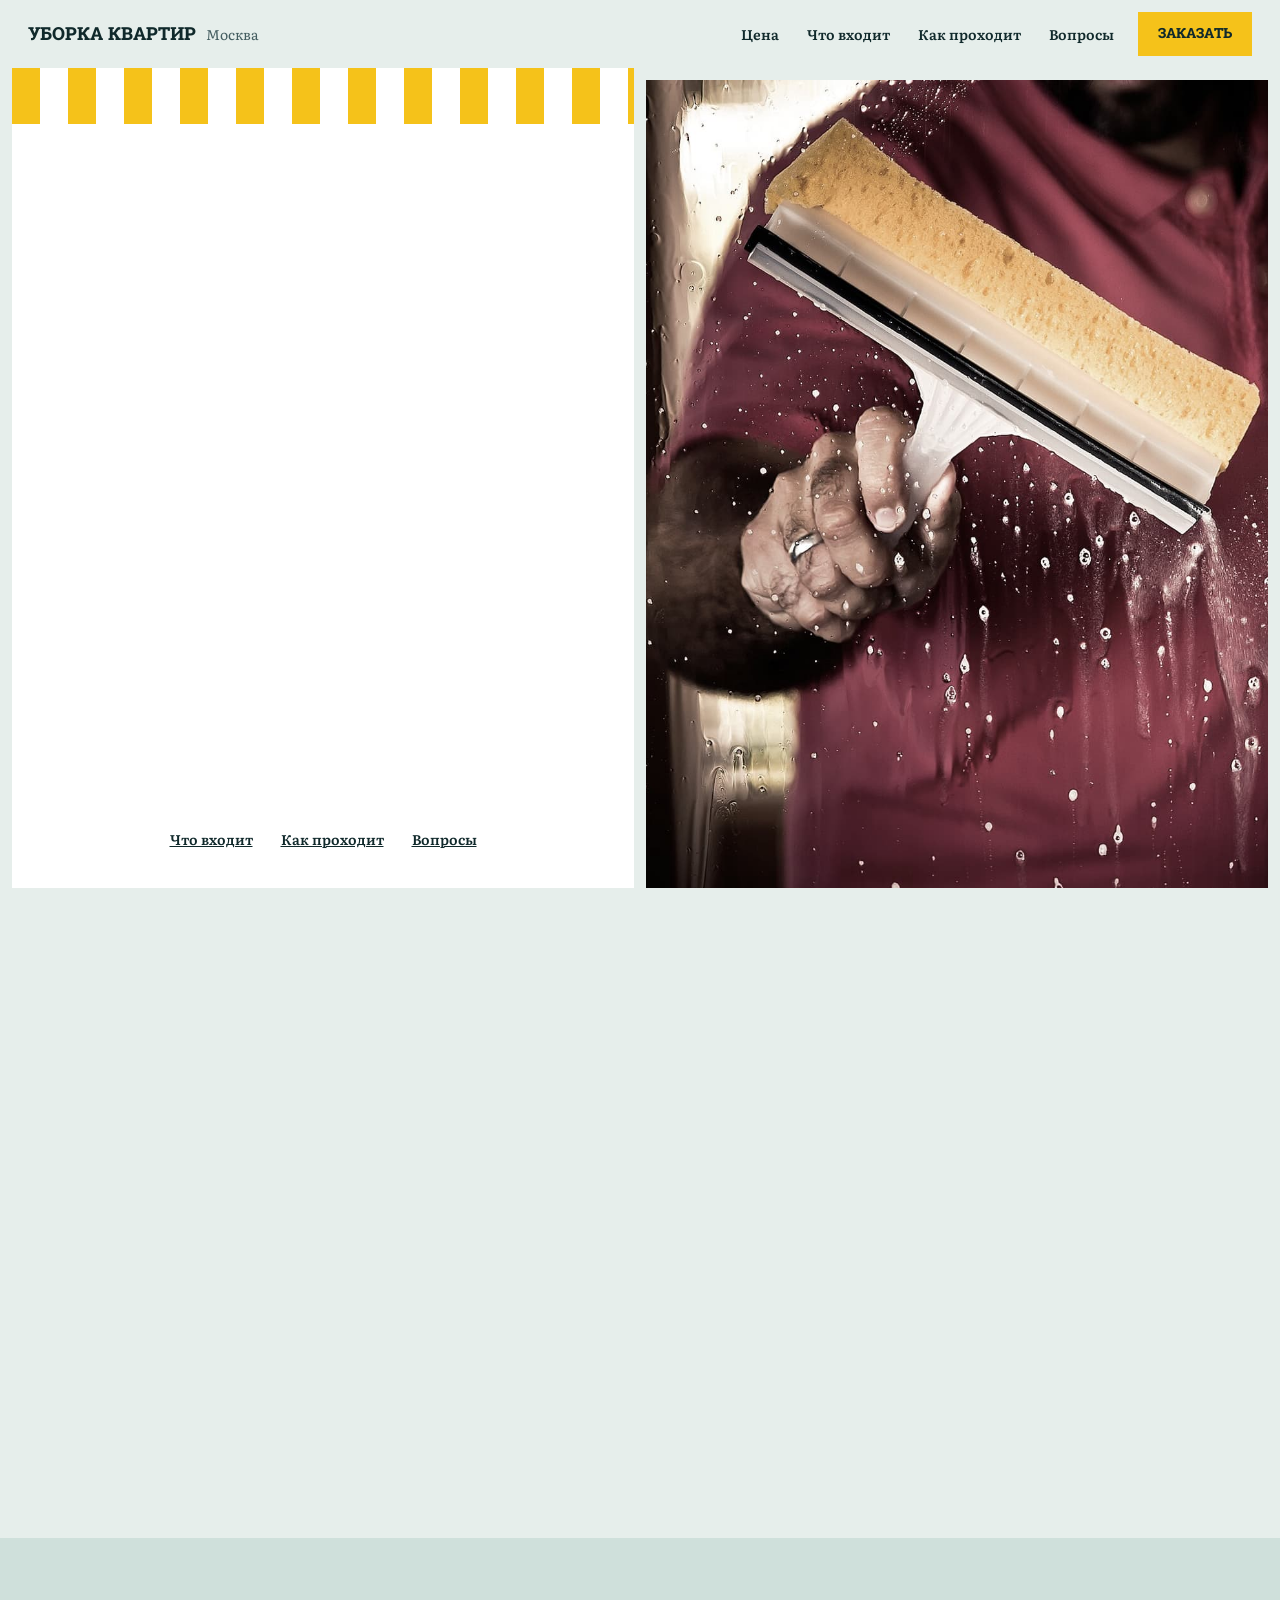
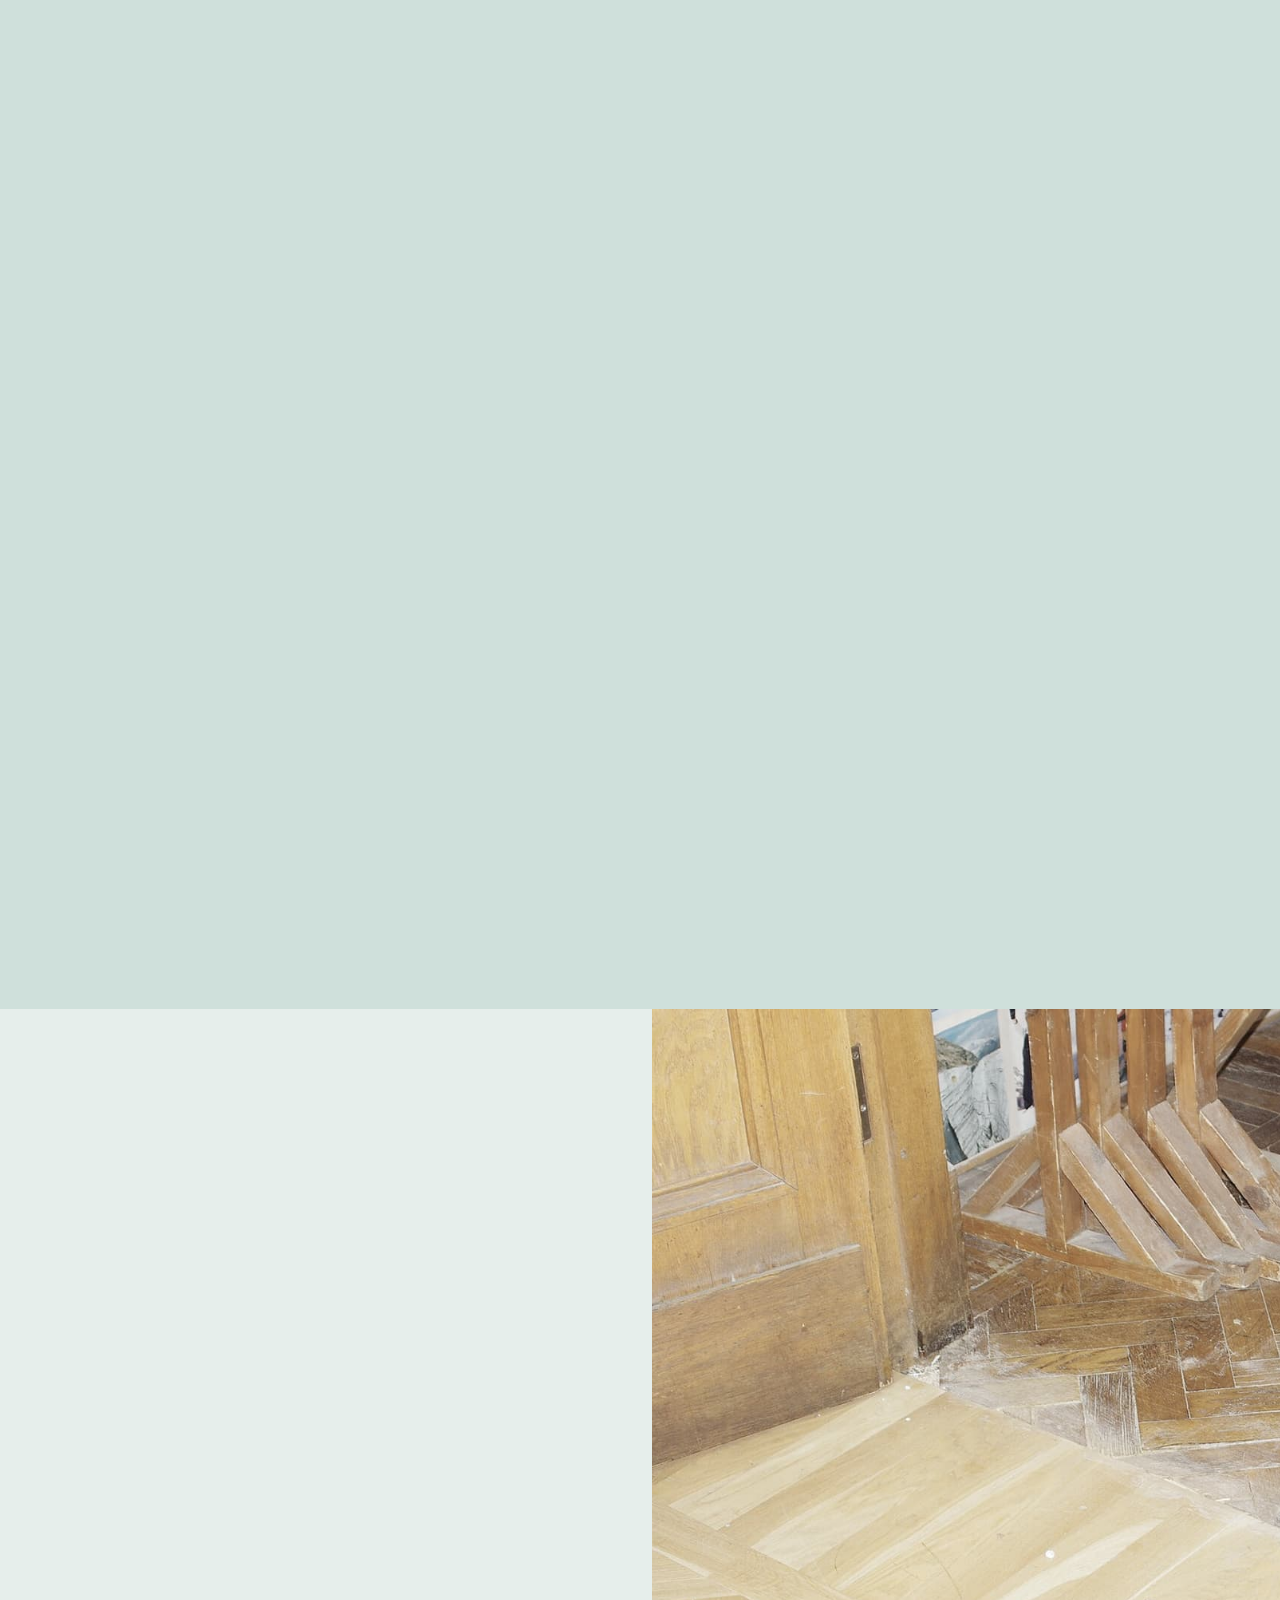
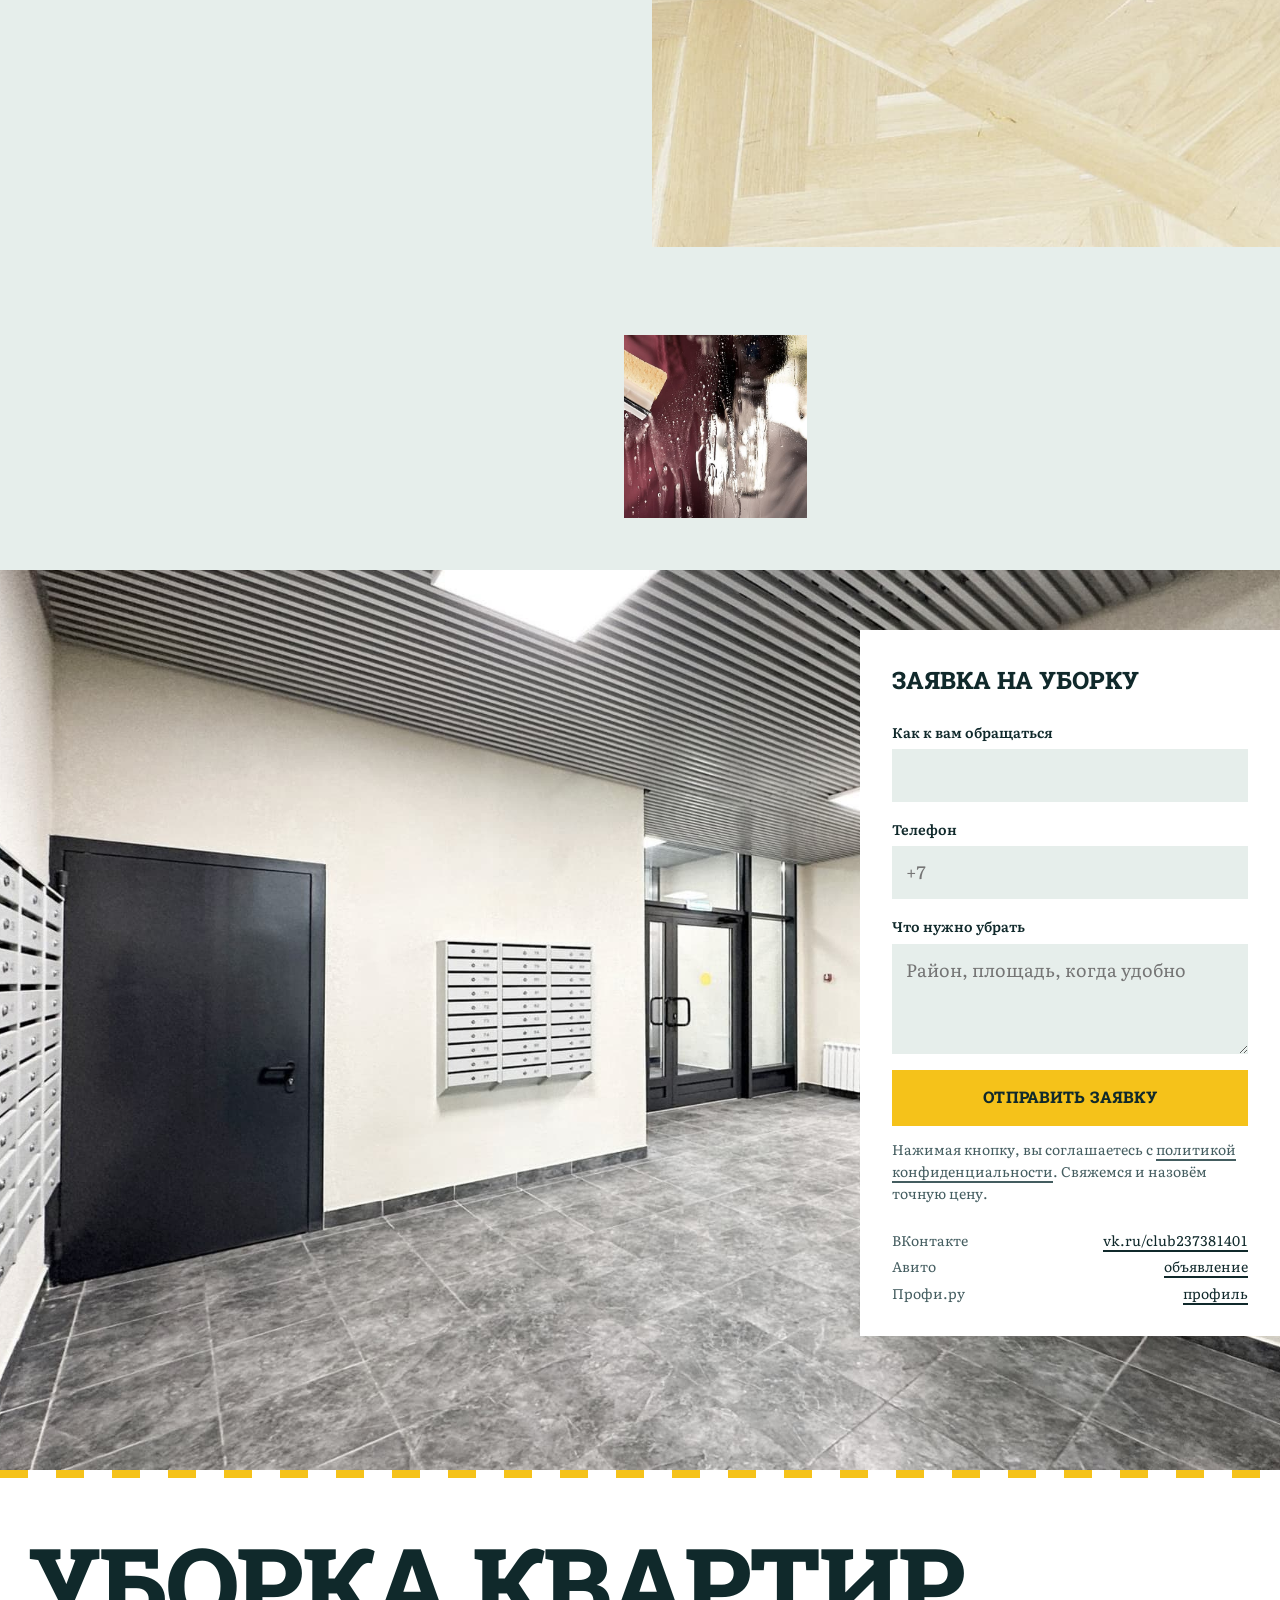
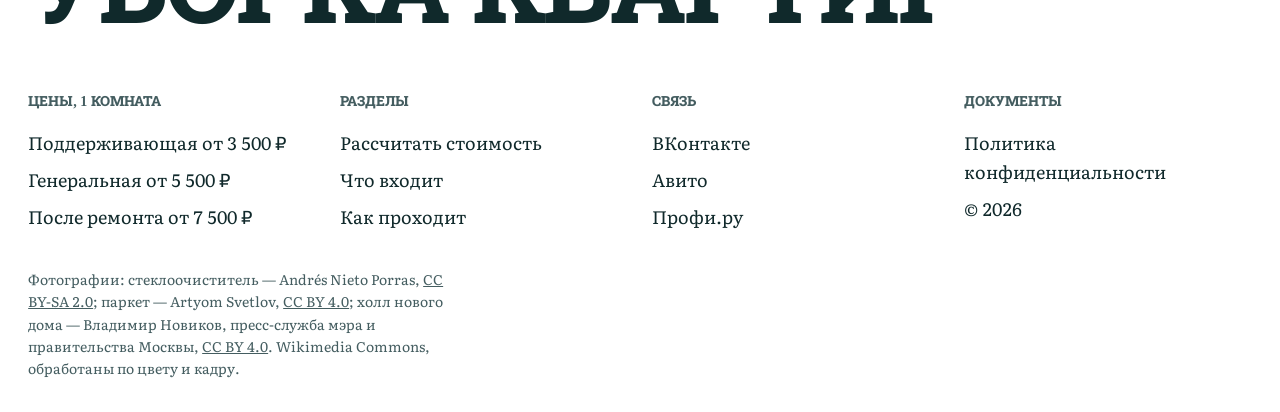
==== commit 0231309a: "perf: шрифты на своём хостинге, без Google Fonts" ====
--- a/index.html
+++ b/index.html
@@ -11,9 +11,7 @@
 <meta property="og:type" content="website">
 <link rel="icon" href="data:image/svg+xml,%3Csvg xmlns='http://www.w3.org/2000/svg' viewBox='0 0 64 64'%3E%3Crect width='64' height='64' fill='%2310292b'/%3E%3Crect x='14' y='14' width='36' height='36' fill='%23f5c21a'/%3E%3Cpath d='M23 33l7 7 12-14' fill='none' stroke='%2310292b' stroke-width='5'/%3E%3C/svg%3E">
 <script>document.documentElement.classList.add('js');</script>
-<link rel="preconnect" href="https://fonts.googleapis.com">
-<link rel="preconnect" href="https://fonts.gstatic.com" crossorigin>
-<link href="https://fonts.googleapis.com/css2?family=Roboto+Slab:wght@800&family=Literata:ital,wght@0,400;0,600;1,400&display=swap" rel="stylesheet">
+<link rel="preload" href="fonts/RobotoSlab-800-cyrillic.woff2" as="font" type="font/woff2" crossorigin>
 <link rel="stylesheet" href="styles.css">
 <script type="application/ld+json">
 {"@context":"https://schema.org","@type":"Service","name":"Уборка квартир в Москве","serviceType":"Клининг квартир","areaServed":{"@type":"City","name":"Москва"},"offers":[{"@type":"Offer","name":"Поддерживающая уборка, однокомнатная квартира","price":"3500","priceCurrency":"RUB"},{"@type":"Offer","name":"Генеральная уборка, однокомнатная квартира","price":"5500","priceCurrency":"RUB"},{"@type":"Offer","name":"Уборка после ремонта, однокомнатная квартира","price":"7500","priceCurrency":"RUB"}]}
--- a/styles.css
+++ b/styles.css
@@ -1,3 +1,9 @@
+@font-face{font-family:'Literata';font-style:normal;font-weight:400;font-display:swap;src:url(fonts/Literata-400-cyrillic.woff2) format('woff2');unicode-range:U+0301, U+0400-045F, U+0490-0491, U+04B0-04B1, U+2116}
+@font-face{font-family:'Literata';font-style:normal;font-weight:400;font-display:swap;src:url(fonts/Literata-400-latin.woff2) format('woff2');unicode-range:U+0000-00FF, U+0131, U+0152-0153, U+02BB-02BC, U+02C6, U+02DA, U+02DC, U+0304, U+0308, U+0329, U+2000-206F, U+20AC, U+2122, U+2191, U+2193, U+2212, U+2215, U+FEFF, U+FFFD}
+@font-face{font-family:'Literata';font-style:normal;font-weight:600;font-display:swap;src:url(fonts/Literata-600-cyrillic.woff2) format('woff2');unicode-range:U+0301, U+0400-045F, U+0490-0491, U+04B0-04B1, U+2116}
+@font-face{font-family:'Literata';font-style:normal;font-weight:600;font-display:swap;src:url(fonts/Literata-600-latin.woff2) format('woff2');unicode-range:U+0000-00FF, U+0131, U+0152-0153, U+02BB-02BC, U+02C6, U+02DA, U+02DC, U+0304, U+0308, U+0329, U+2000-206F, U+20AC, U+2122, U+2191, U+2193, U+2212, U+2215, U+FEFF, U+FFFD}
+@font-face{font-family:'Roboto Slab';font-style:normal;font-weight:800;font-display:swap;src:url(fonts/RobotoSlab-800-cyrillic.woff2) format('woff2');unicode-range:U+0301, U+0400-045F, U+0490-0491, U+04B0-04B1, U+2116}
+@font-face{font-family:'Roboto Slab';font-style:normal;font-weight:800;font-display:swap;src:url(fonts/RobotoSlab-800-latin.woff2) format('woff2');unicode-range:U+0000-00FF, U+0131, U+0152-0153, U+02BB-02BC, U+02C6, U+02DA, U+02DC, U+0304, U+0308, U+0329, U+2000-206F, U+20AC, U+2122, U+2191, U+2193, U+2212, U+2215, U+FEFF, U+FFFD}
 /* Уборка квартир, Москва. Страница = акт приёмки: бумага на фоне, чек-лист, квитанция. */
 :root {
   --ground: #e6eeeb;
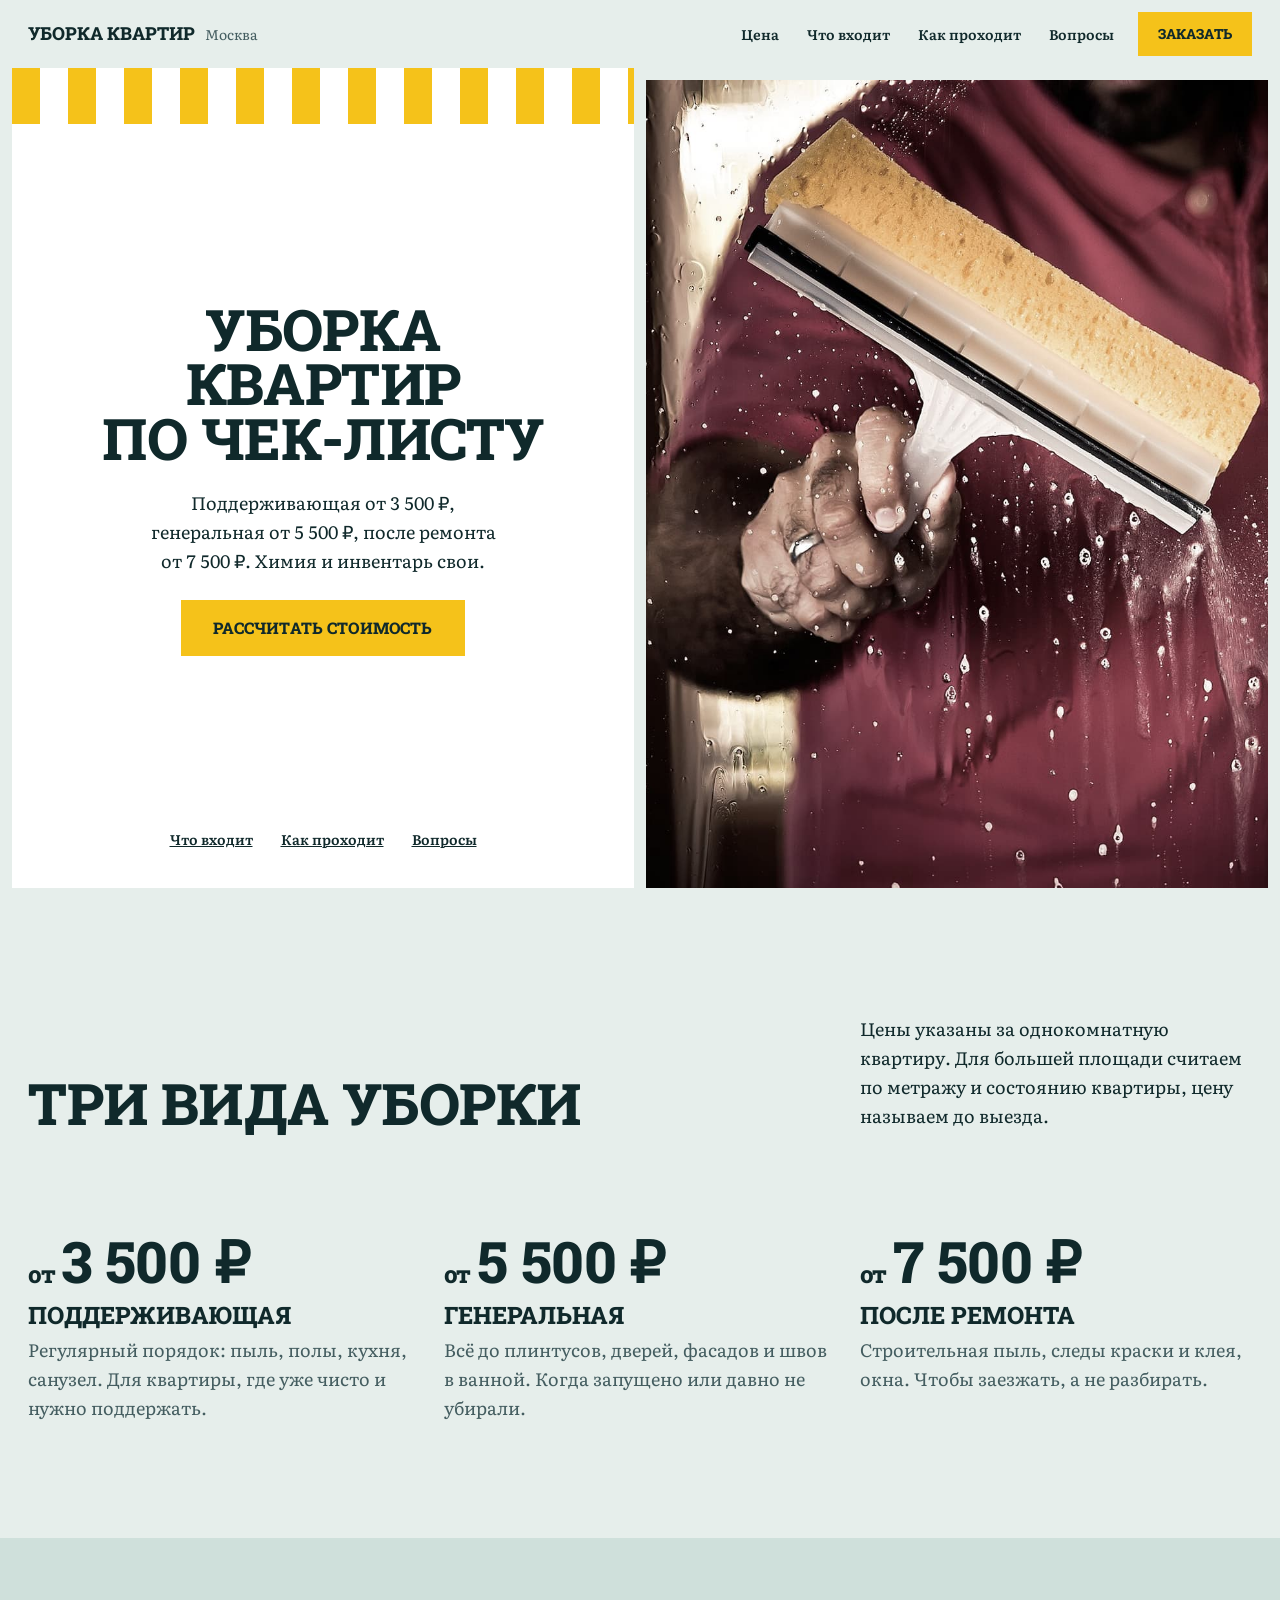
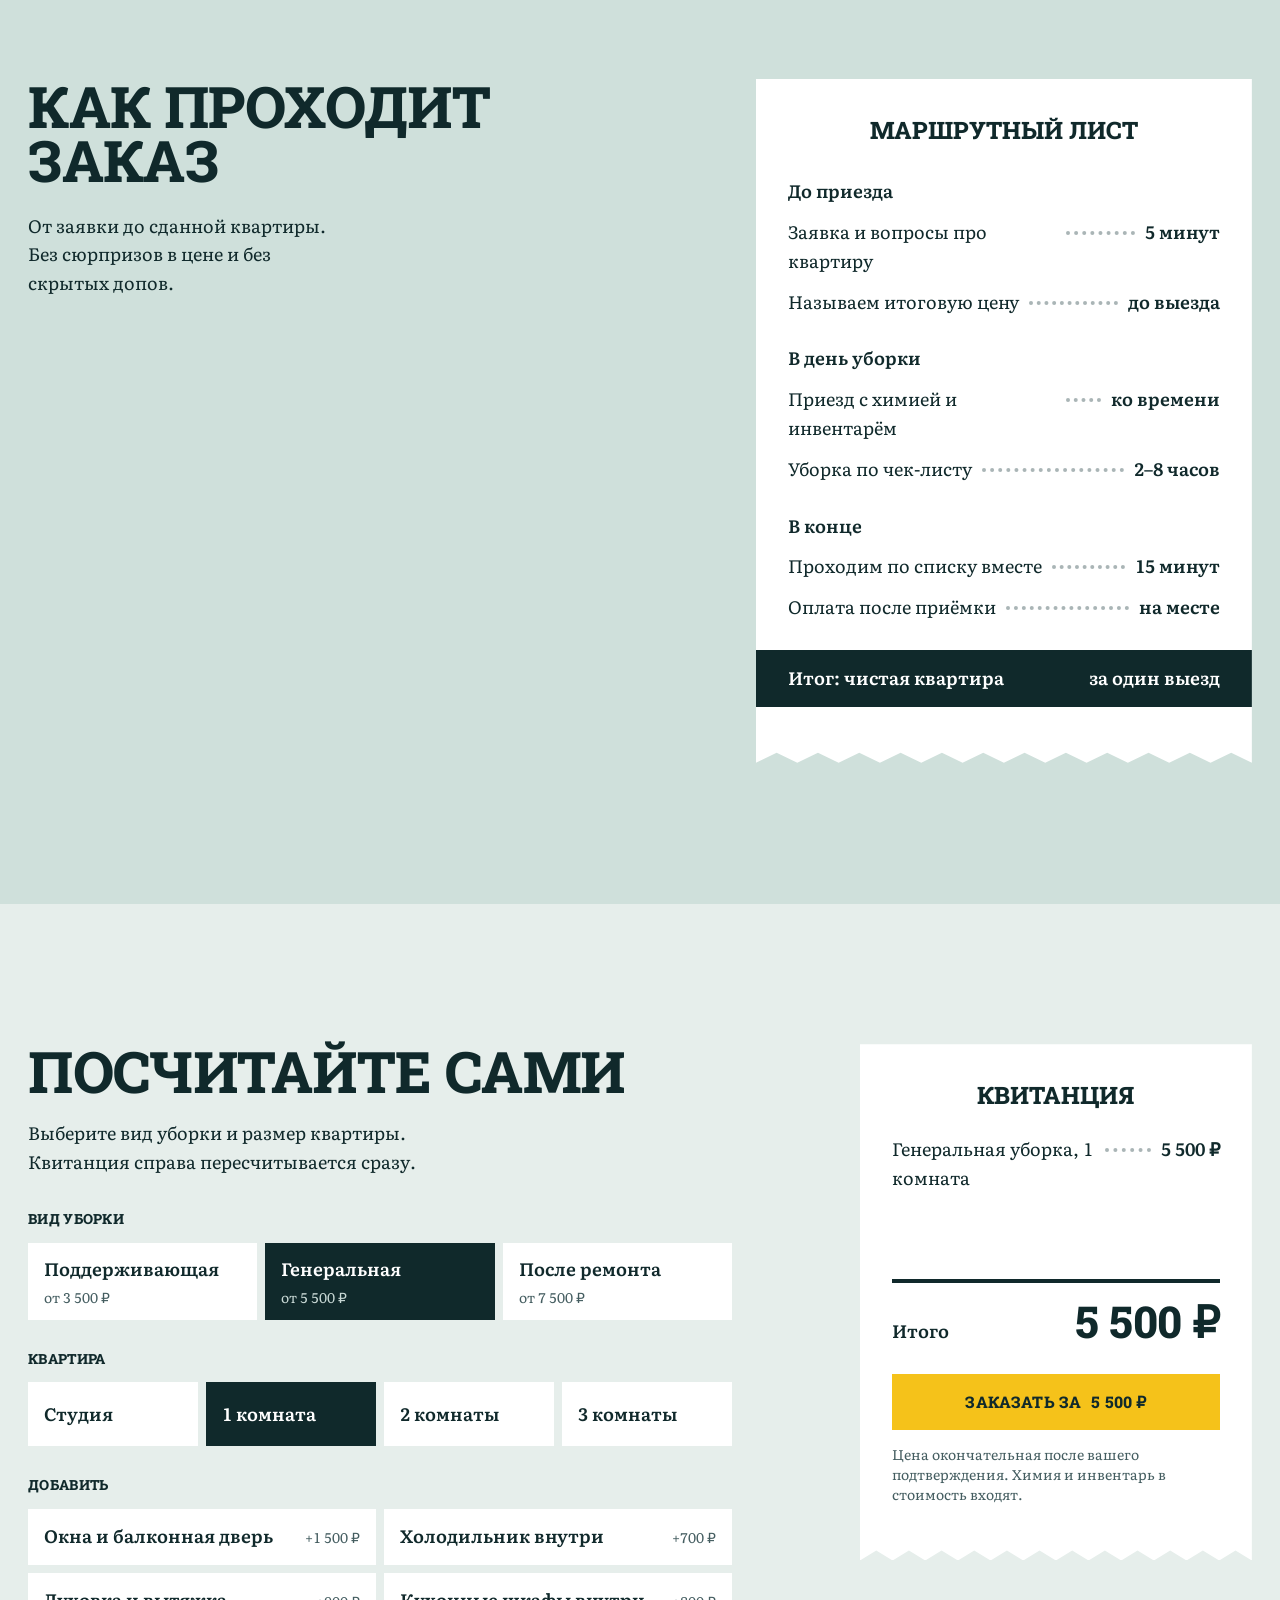
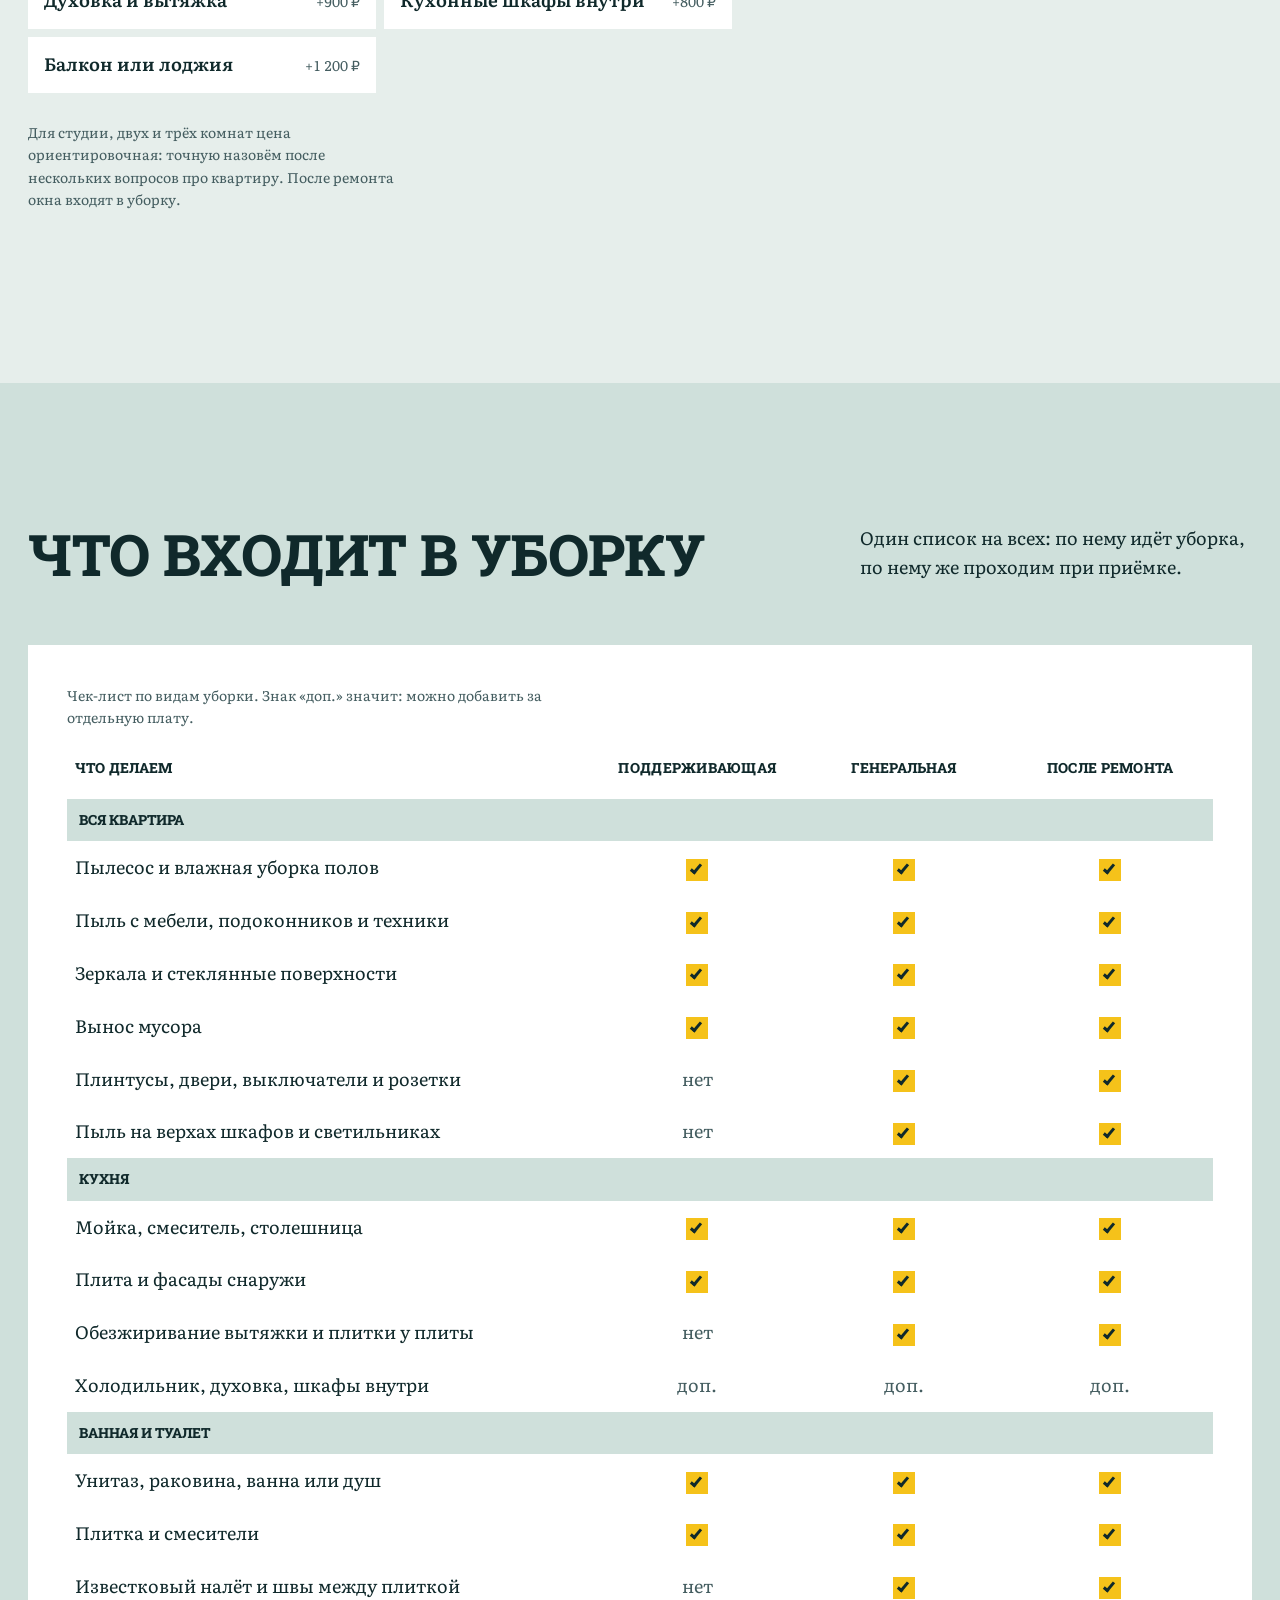
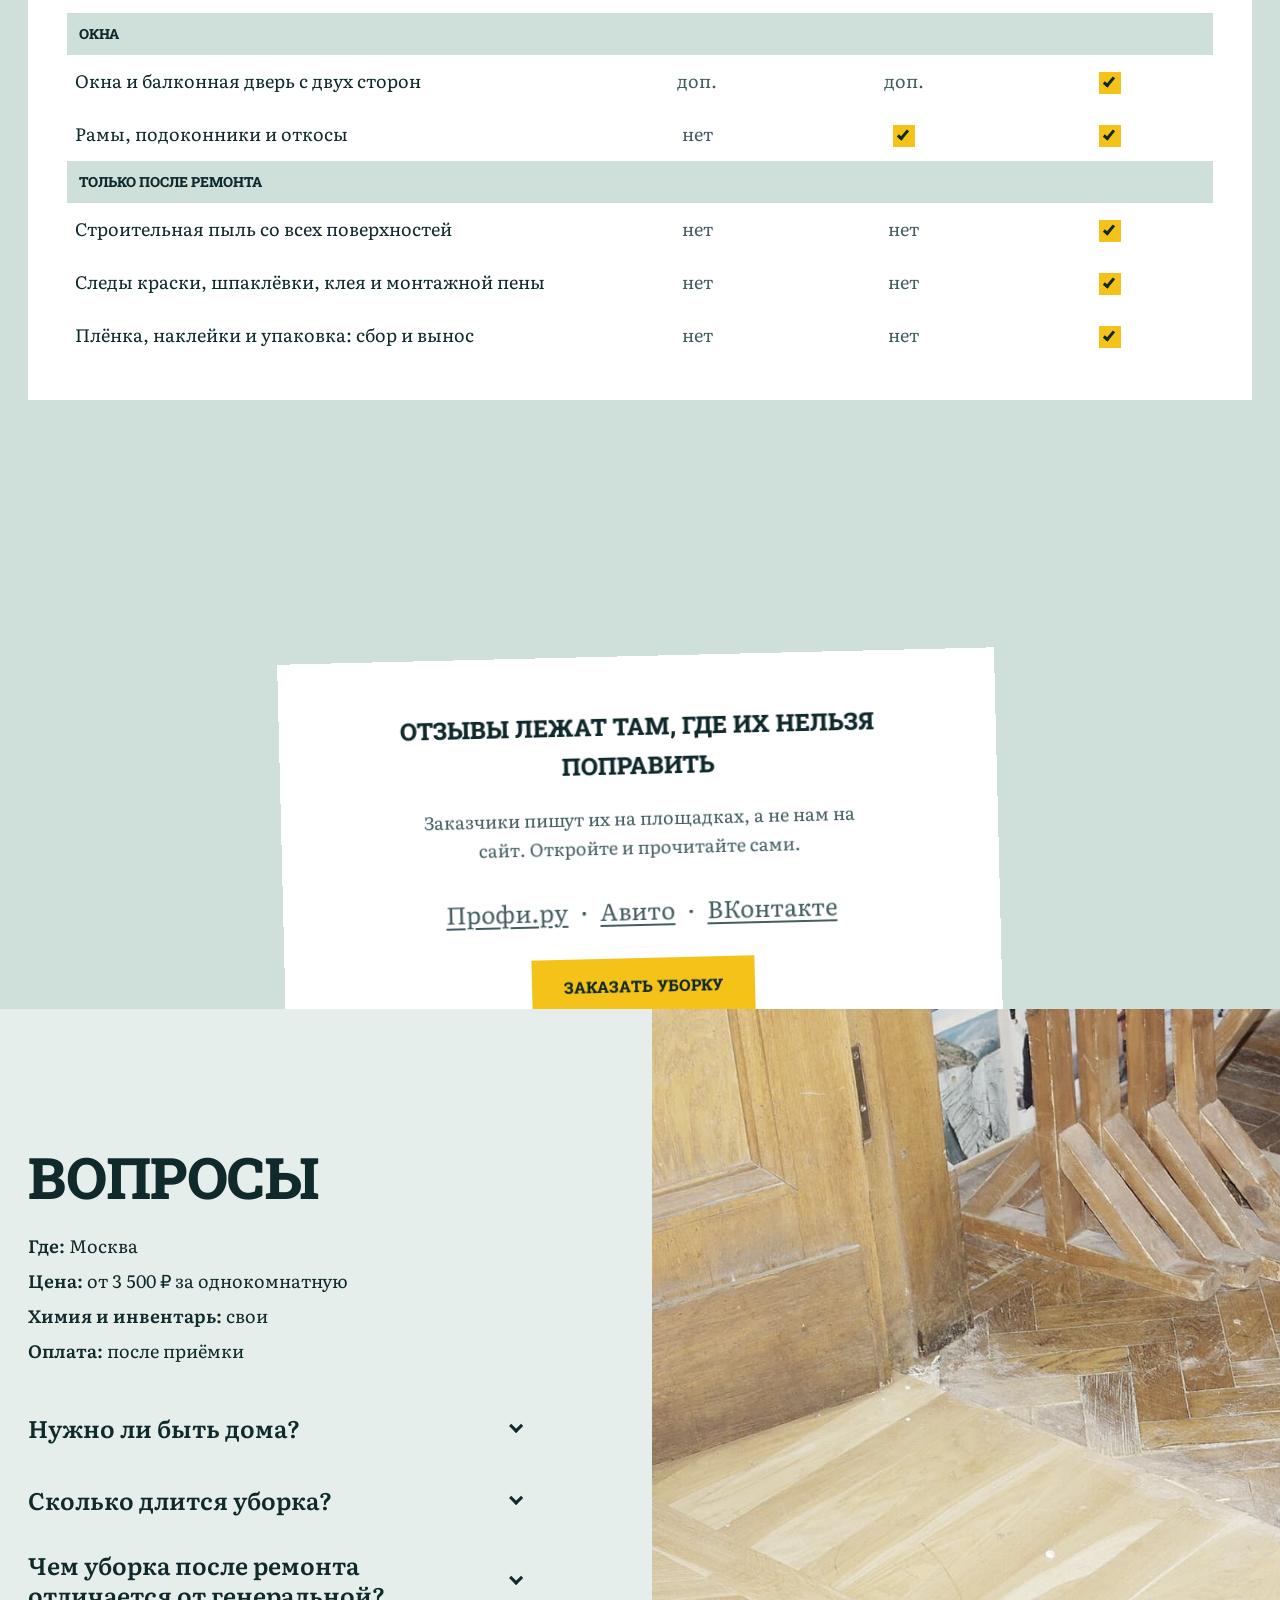
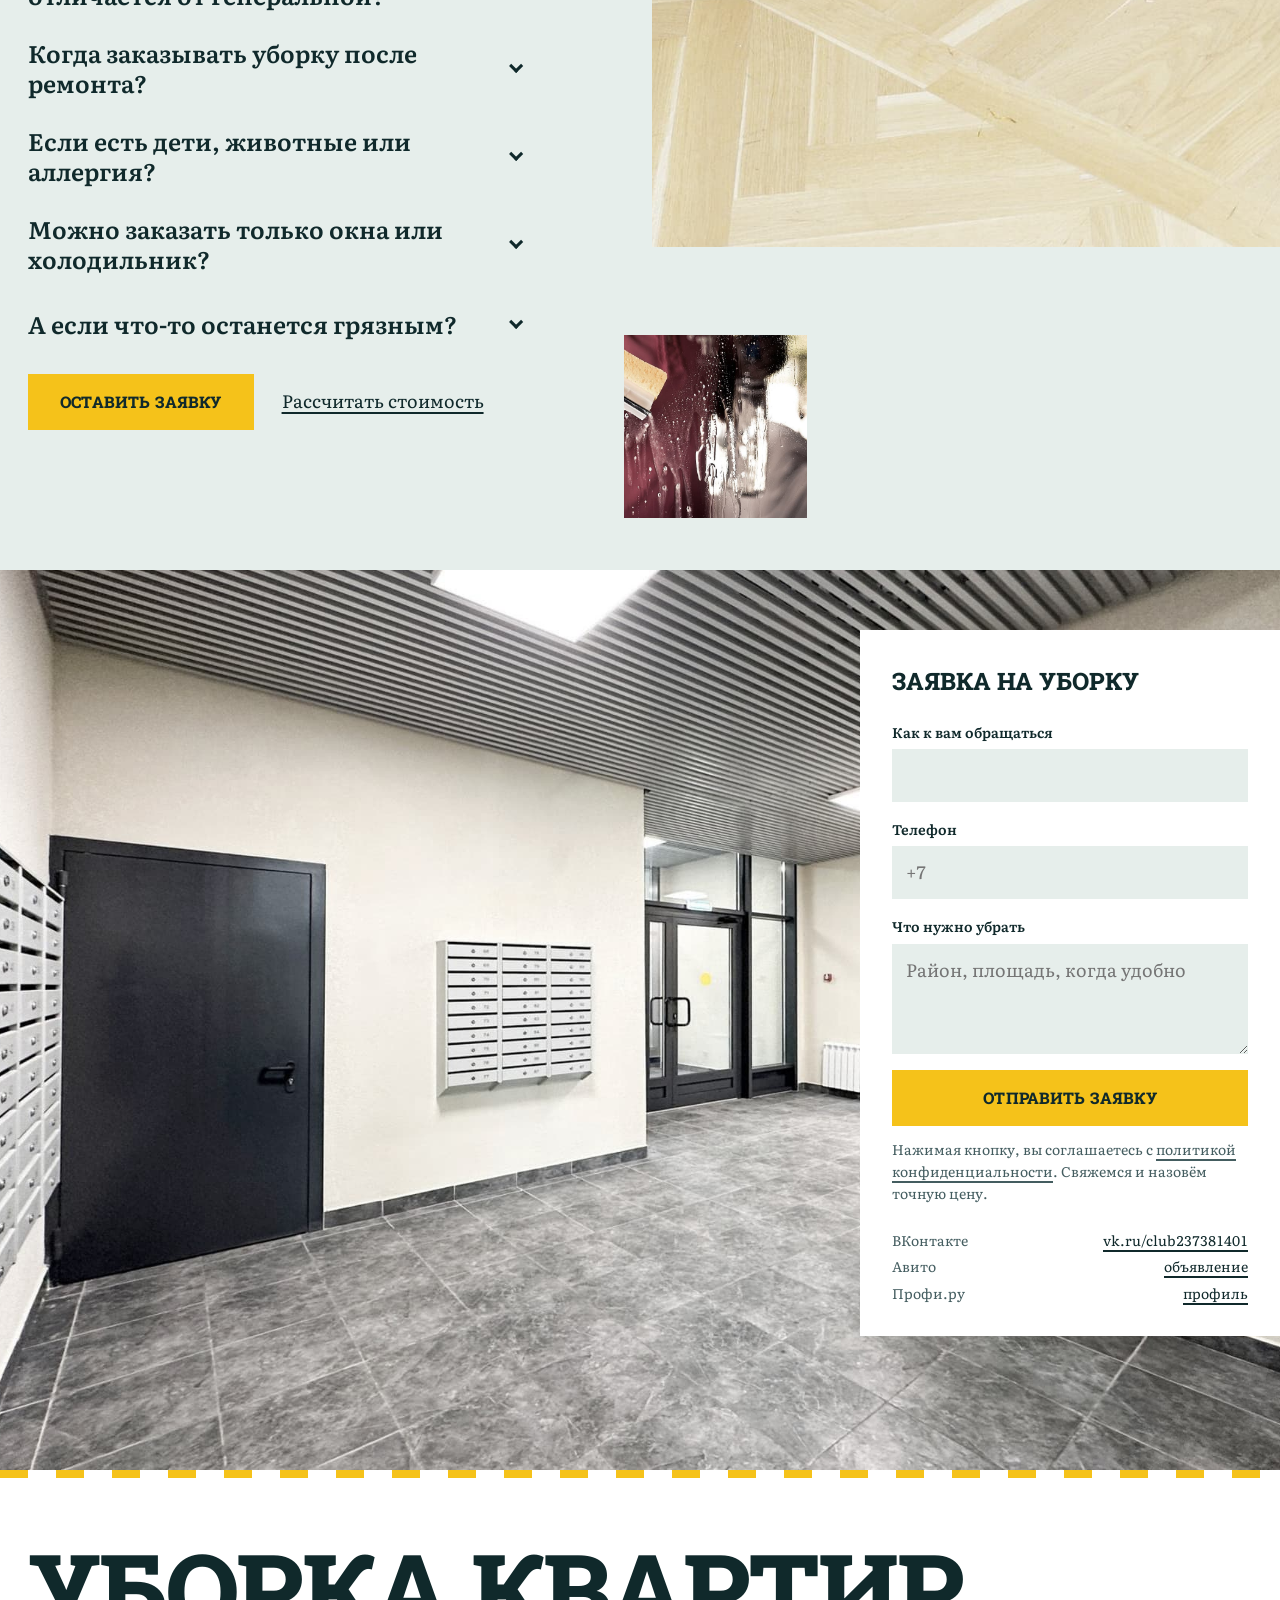
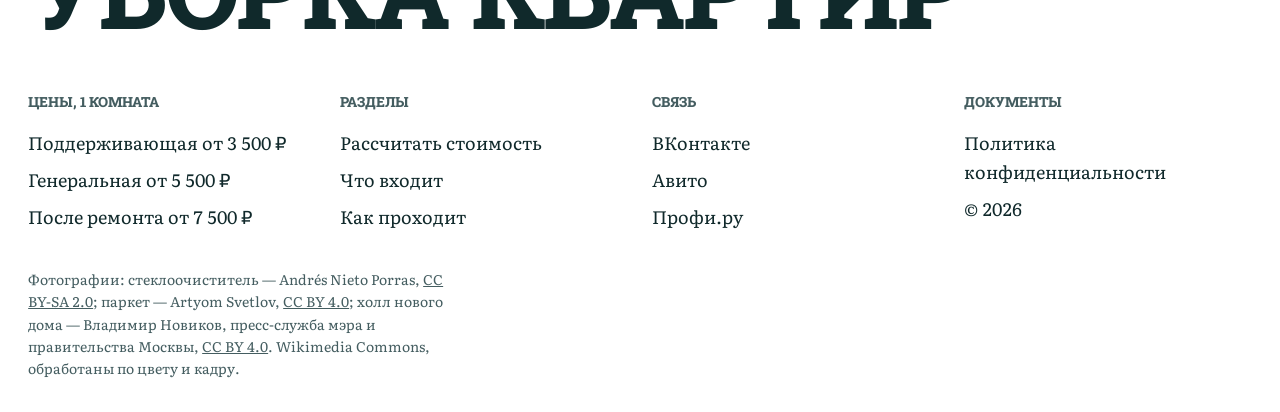
==== commit 5d398a5f: "fix: контент виден всегда, анимация появления без JS" ====
--- a/index.html
+++ b/index.html
@@ -10,7 +10,6 @@
 <meta property="og:description" content="Три вида уборки с понятной ценой и списком, что входит. Калькулятор стоимости на странице.">
 <meta property="og:type" content="website">
 <link rel="icon" href="data:image/svg+xml,%3Csvg xmlns='http://www.w3.org/2000/svg' viewBox='0 0 64 64'%3E%3Crect width='64' height='64' fill='%2310292b'/%3E%3Crect x='14' y='14' width='36' height='36' fill='%23f5c21a'/%3E%3Cpath d='M23 33l7 7 12-14' fill='none' stroke='%2310292b' stroke-width='5'/%3E%3C/svg%3E">
-<script>document.documentElement.classList.add('js');</script>
 <link rel="preload" href="fonts/RobotoSlab-800-cyrillic.woff2" as="font" type="font/woff2" crossorigin>
 <link rel="stylesheet" href="styles.css">
 <script type="application/ld+json">
--- a/styles.css
+++ b/styles.css
@@ -257,11 +257,15 @@
 .footer__credits { padding: 8px var(--margin) 32px; font-size: var(--s-small); color: var(--muted); max-width: 62ch; }
 .footer__credits a { color: inherit; }
 
-/* привычка: появление частей раздела; без скрипта всё видно */
-.js .rise { opacity: 0; transform: translateY(24px); transition: opacity 0.7s var(--ease), transform 0.7s var(--ease); transition-delay: calc(var(--i, 0) * 80ms); }
-.js .rise.is-in { opacity: 1; transform: none; }
-.js .proof__card.rise { transform: translateY(40px) rotate(-1.4deg); }
-.js .proof__card.rise.is-in { transform: rotate(-1.4deg); }
+/* появление частей раздела: контент виден всегда, движение только как надбавка */
+@keyframes rise-in { from { opacity: 0; transform: translateY(24px); } to { opacity: 1; transform: none; } }
+@keyframes rise-tilt { from { opacity: 0; transform: translateY(40px) rotate(-1.4deg); } to { opacity: 1; transform: rotate(-1.4deg); } }
+@supports (animation-timeline: view()) {
+  @media (prefers-reduced-motion: no-preference) {
+    .rise { animation: rise-in linear both; animation-timeline: view(); animation-range: entry 0% entry 40%; }
+    .proof__card.rise { animation-name: rise-tilt; }
+  }
+}
 
 /* ===== Брейкпоинты ===== */
 @media (max-width: 1180px) { .nav { gap: 18px; } }
@@ -311,8 +315,6 @@
 @media (max-width: 380px) { .burger { padding: 0 8px; } }
 
 @media (prefers-reduced-motion: reduce) {
-  .js .rise { opacity: 1; transform: none; transition: none; }
-  .js .proof__card.rise { transform: rotate(-1.4deg); }
   .hero__room img { transition: none; }
   .btn, .btn::after, .opt label, .nav a::after { transition: none; }
 }
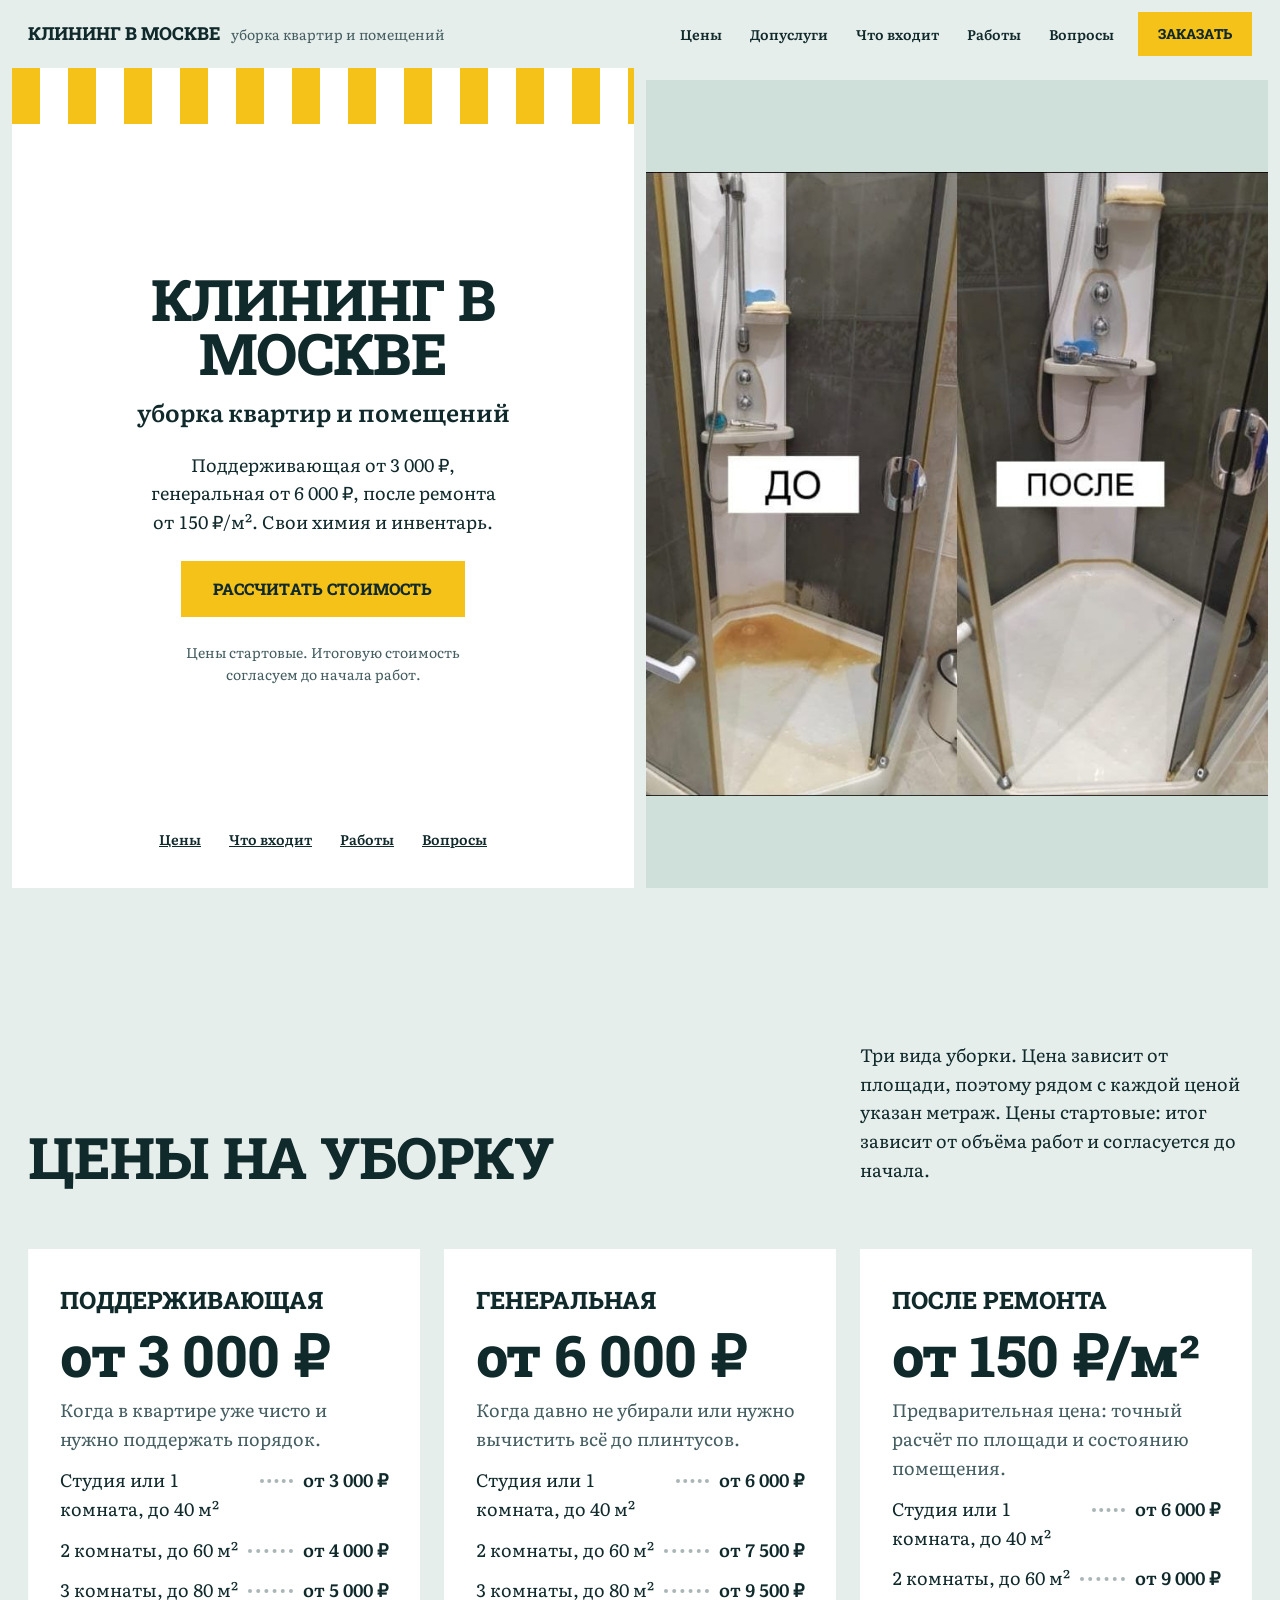
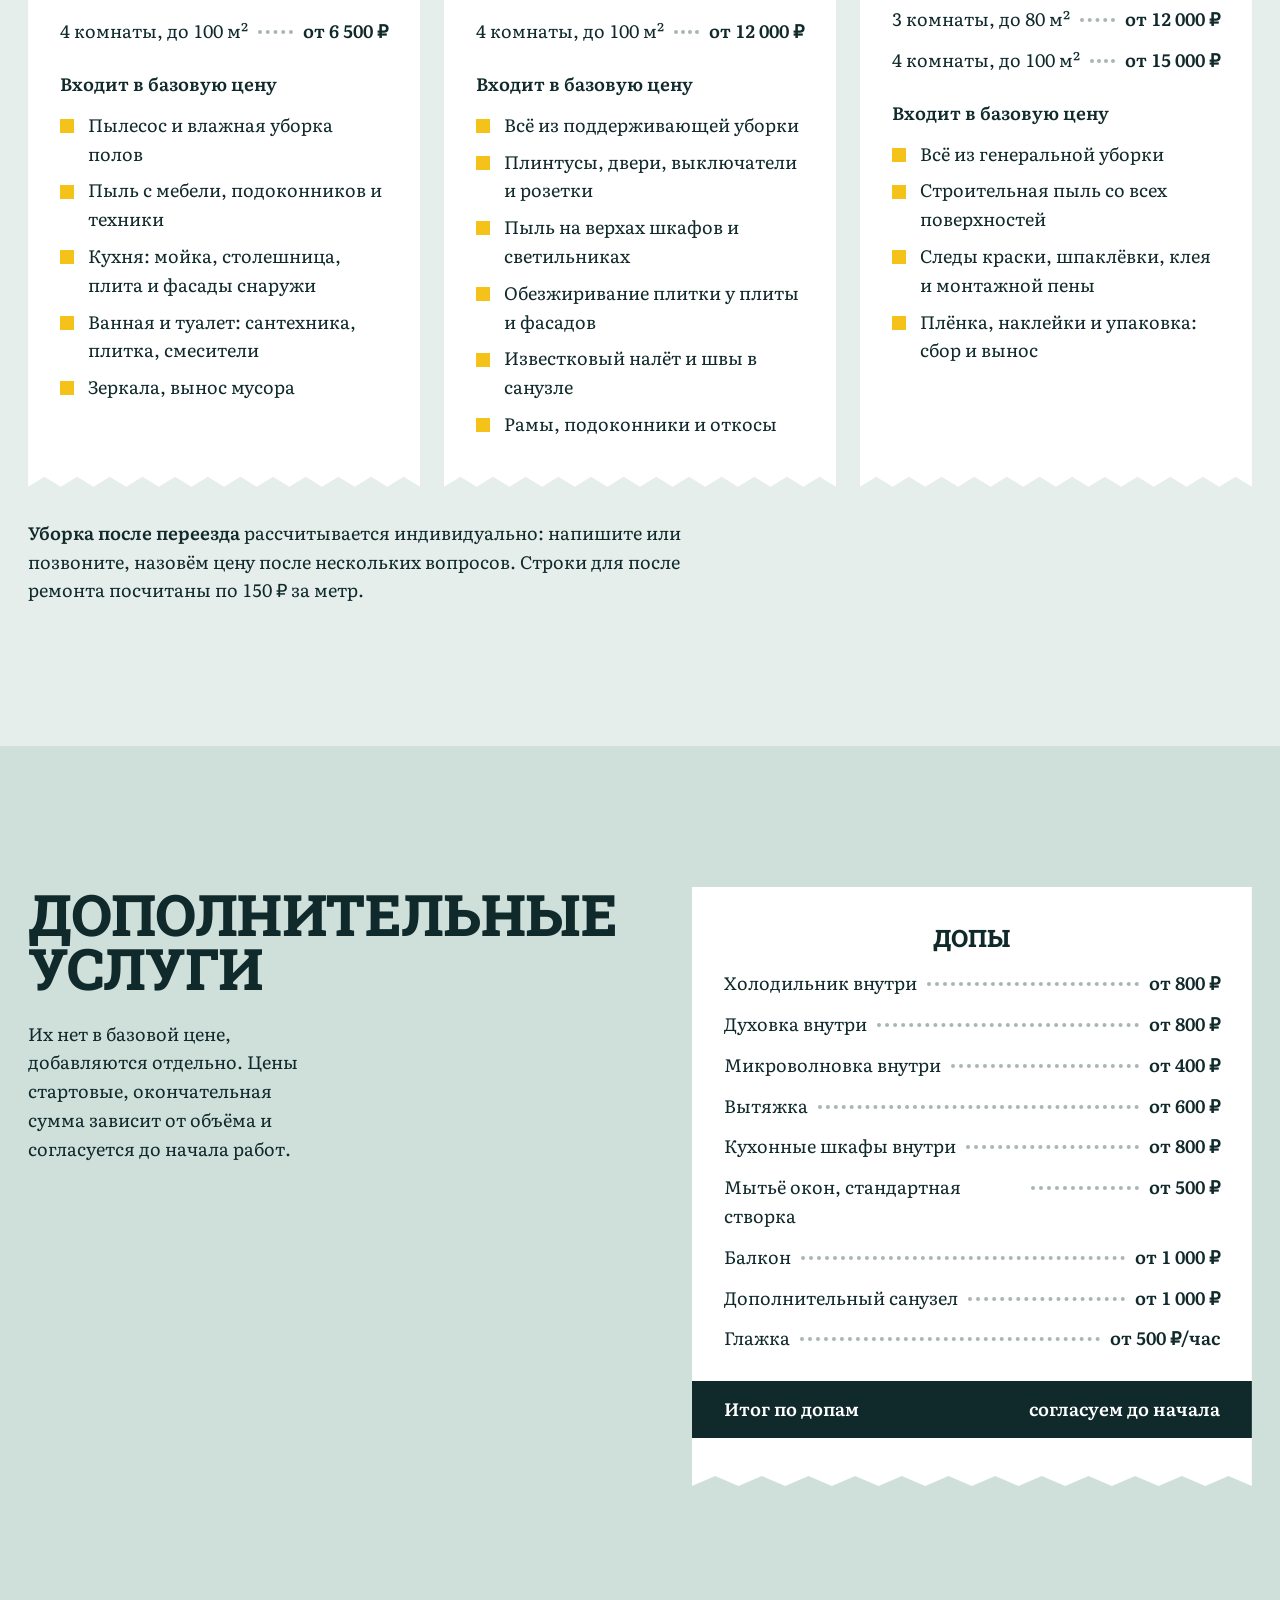
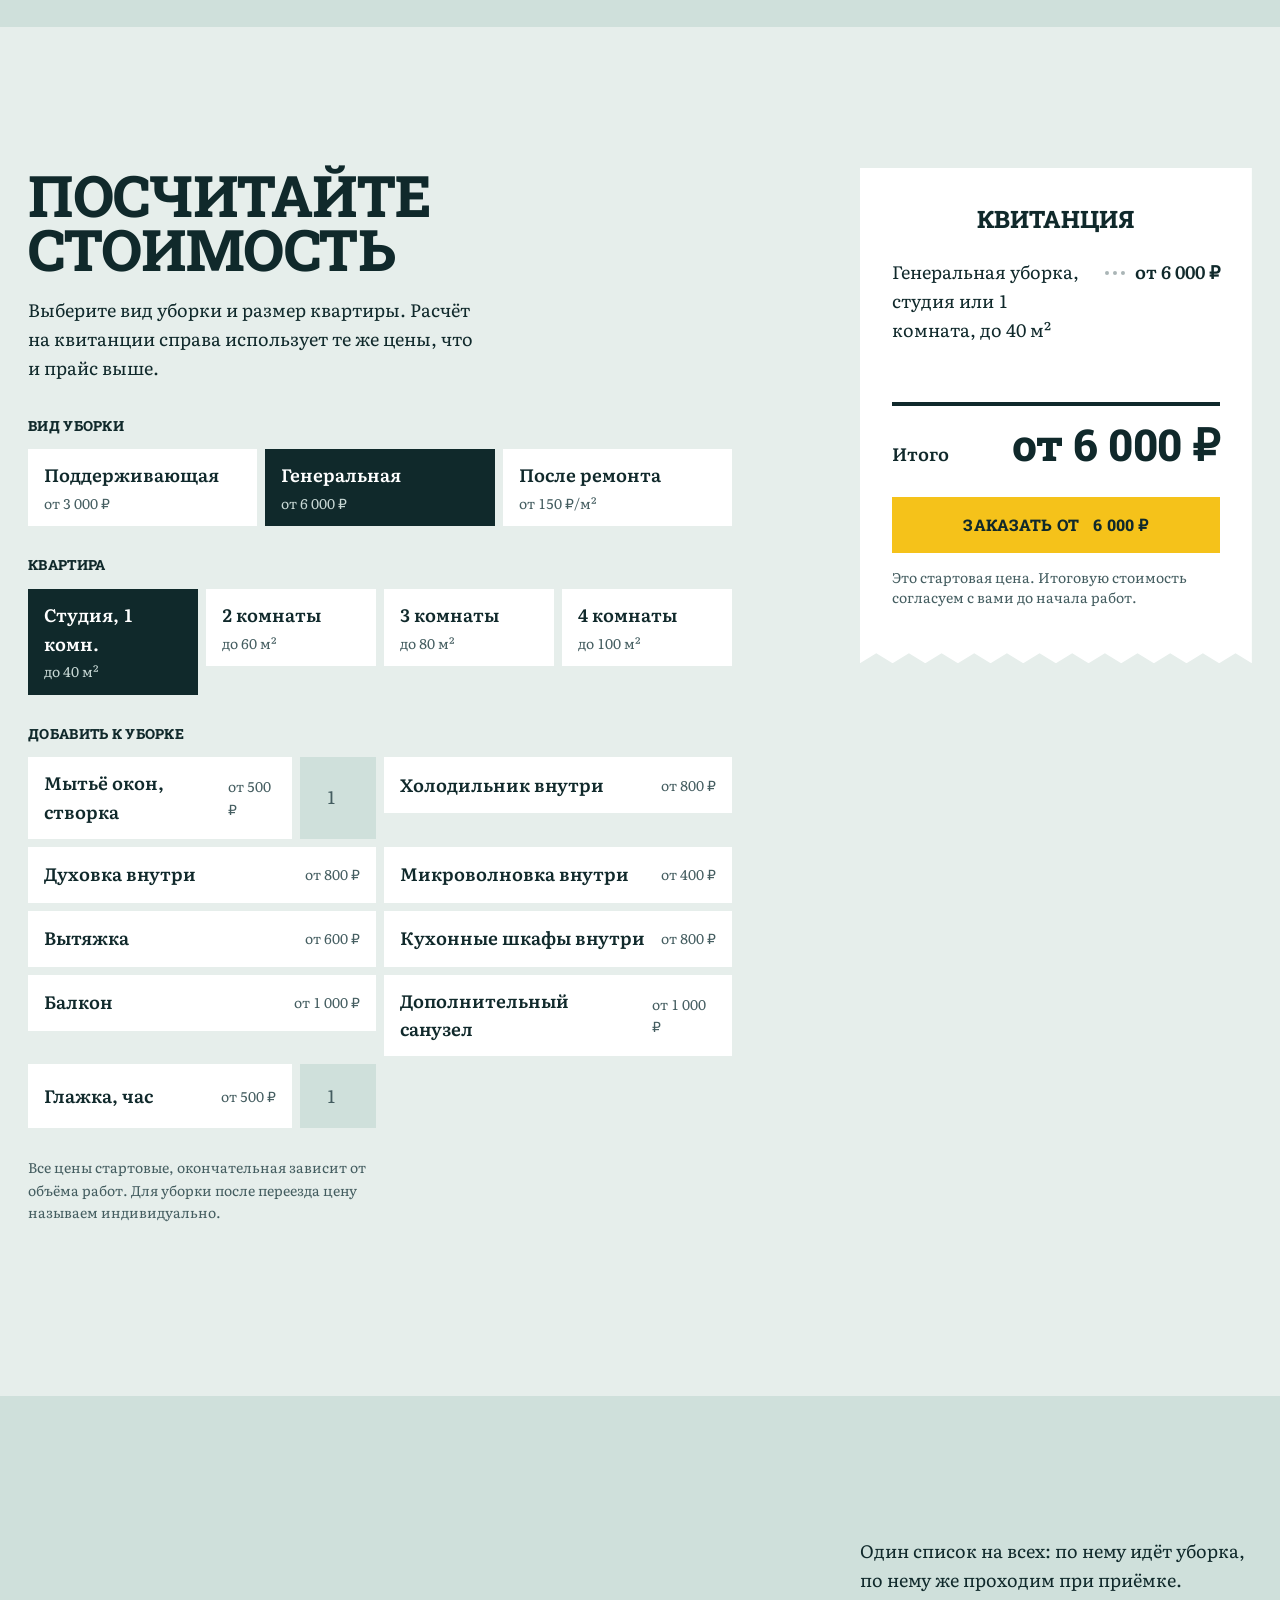
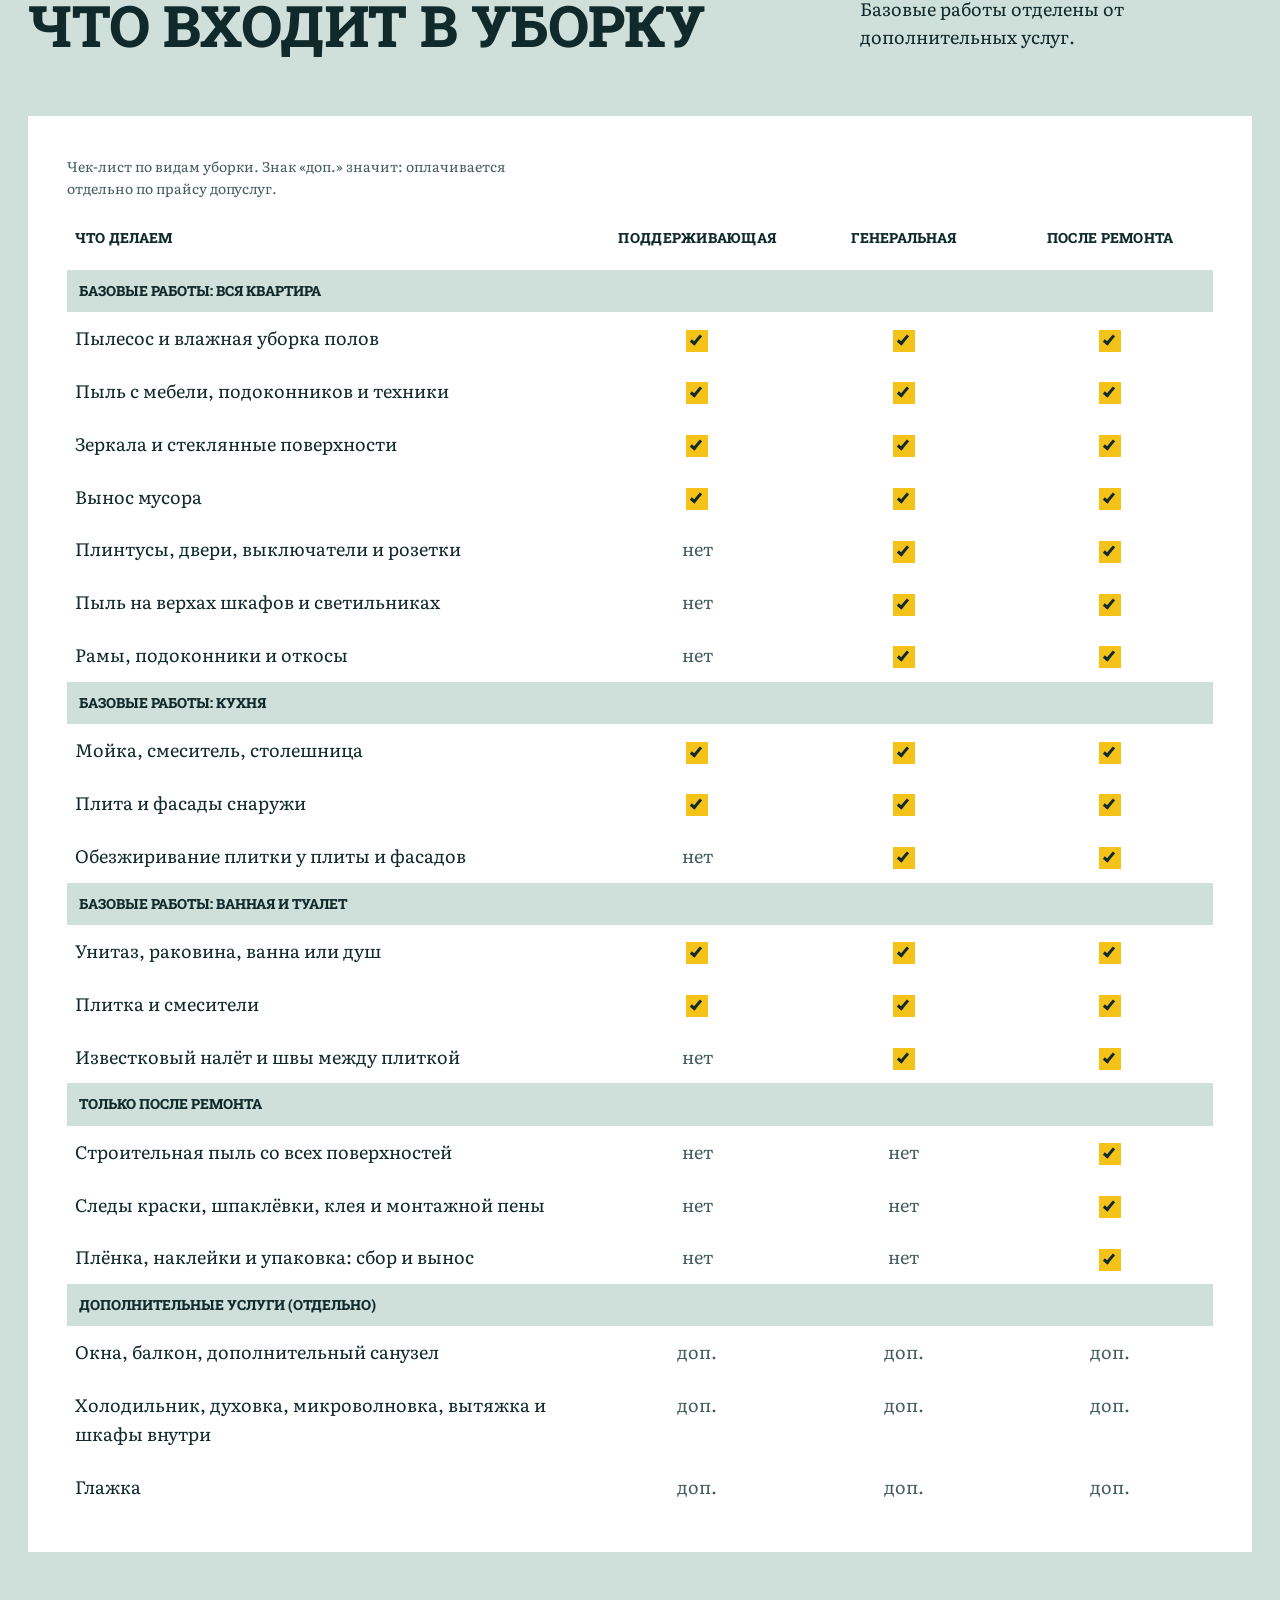
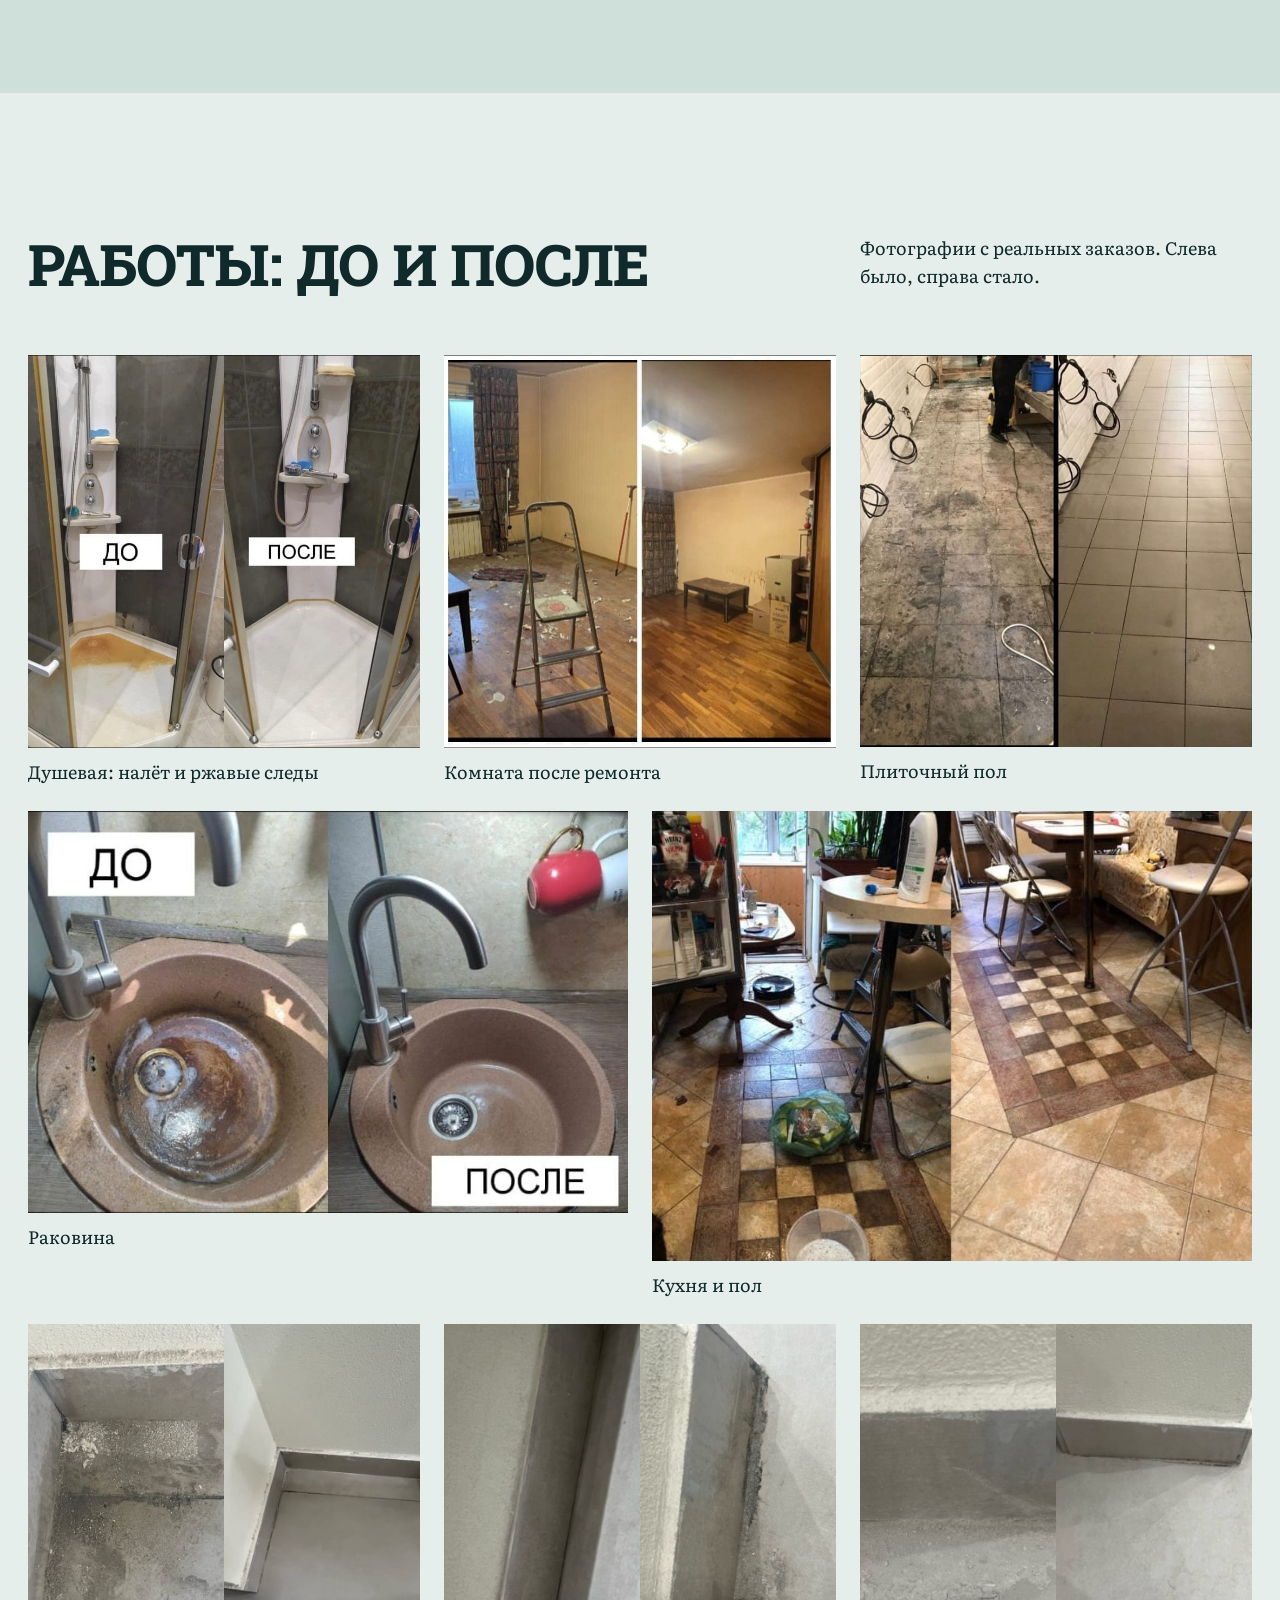
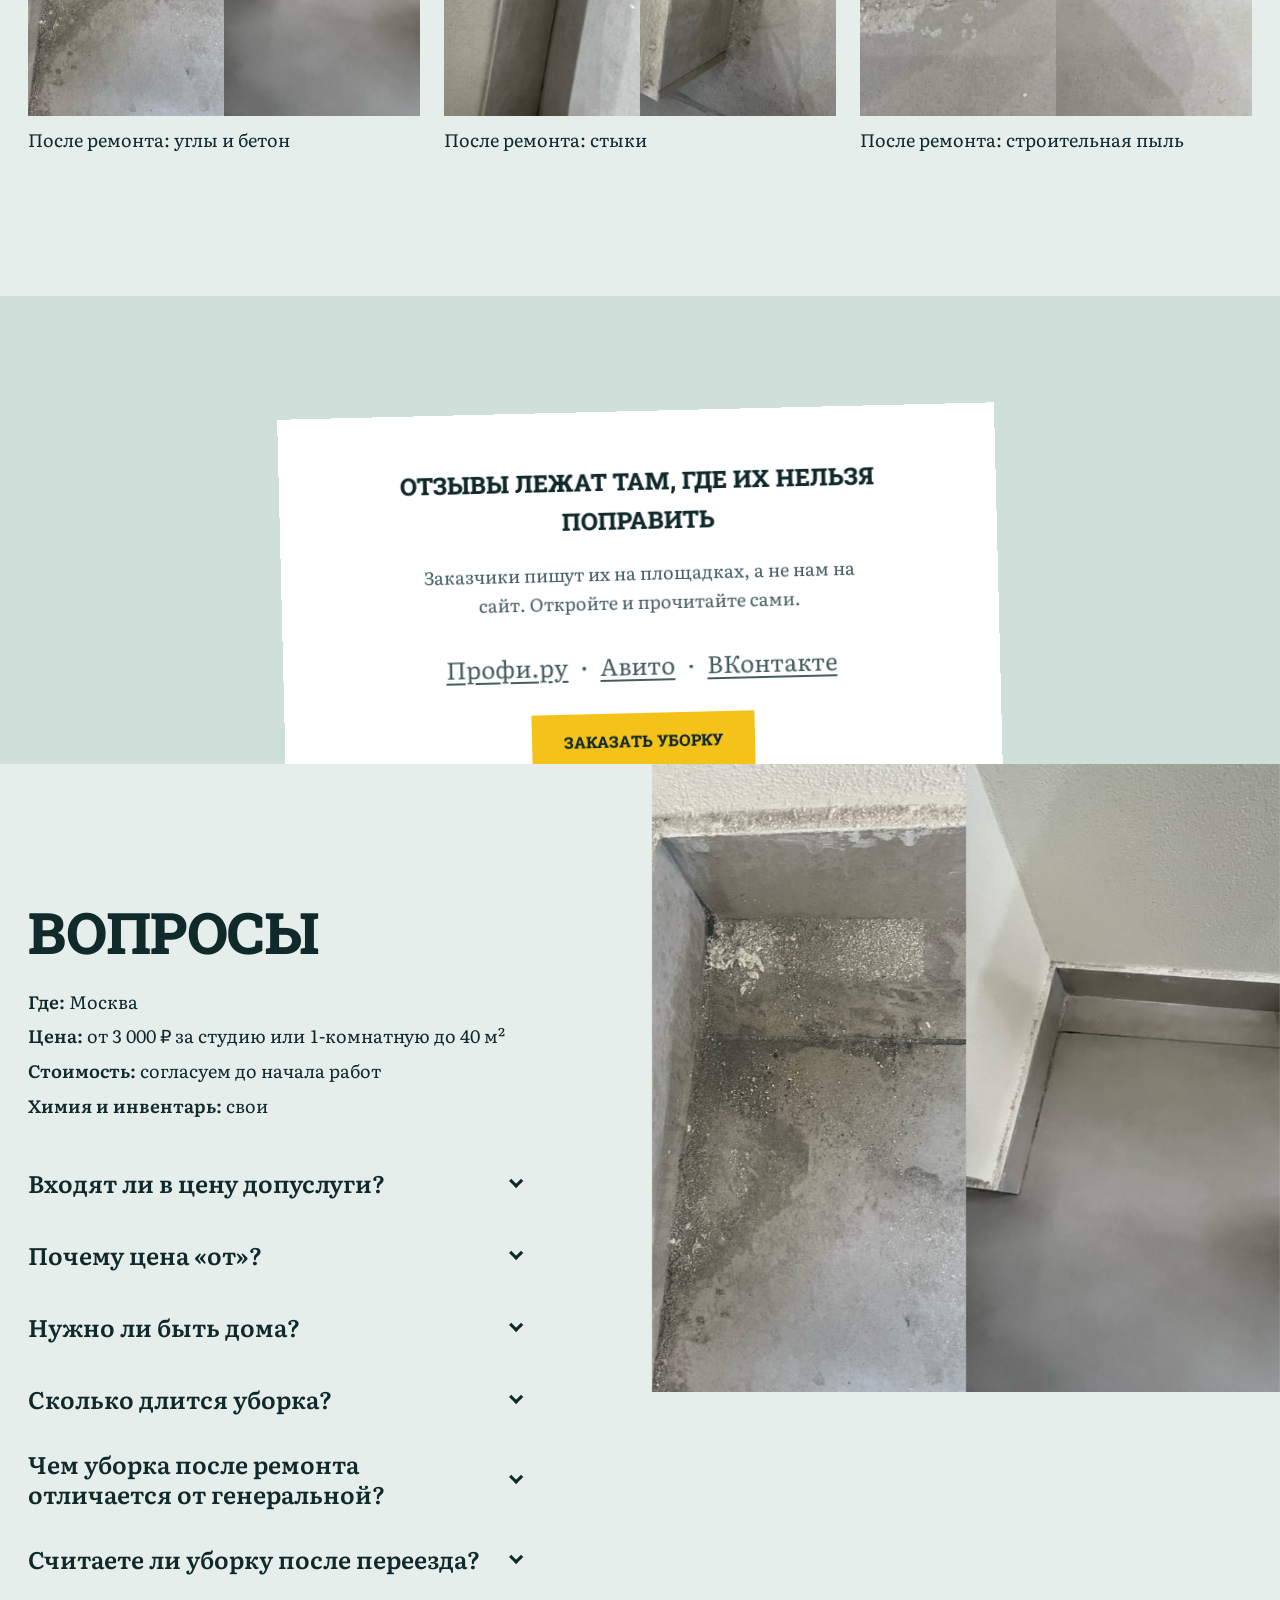
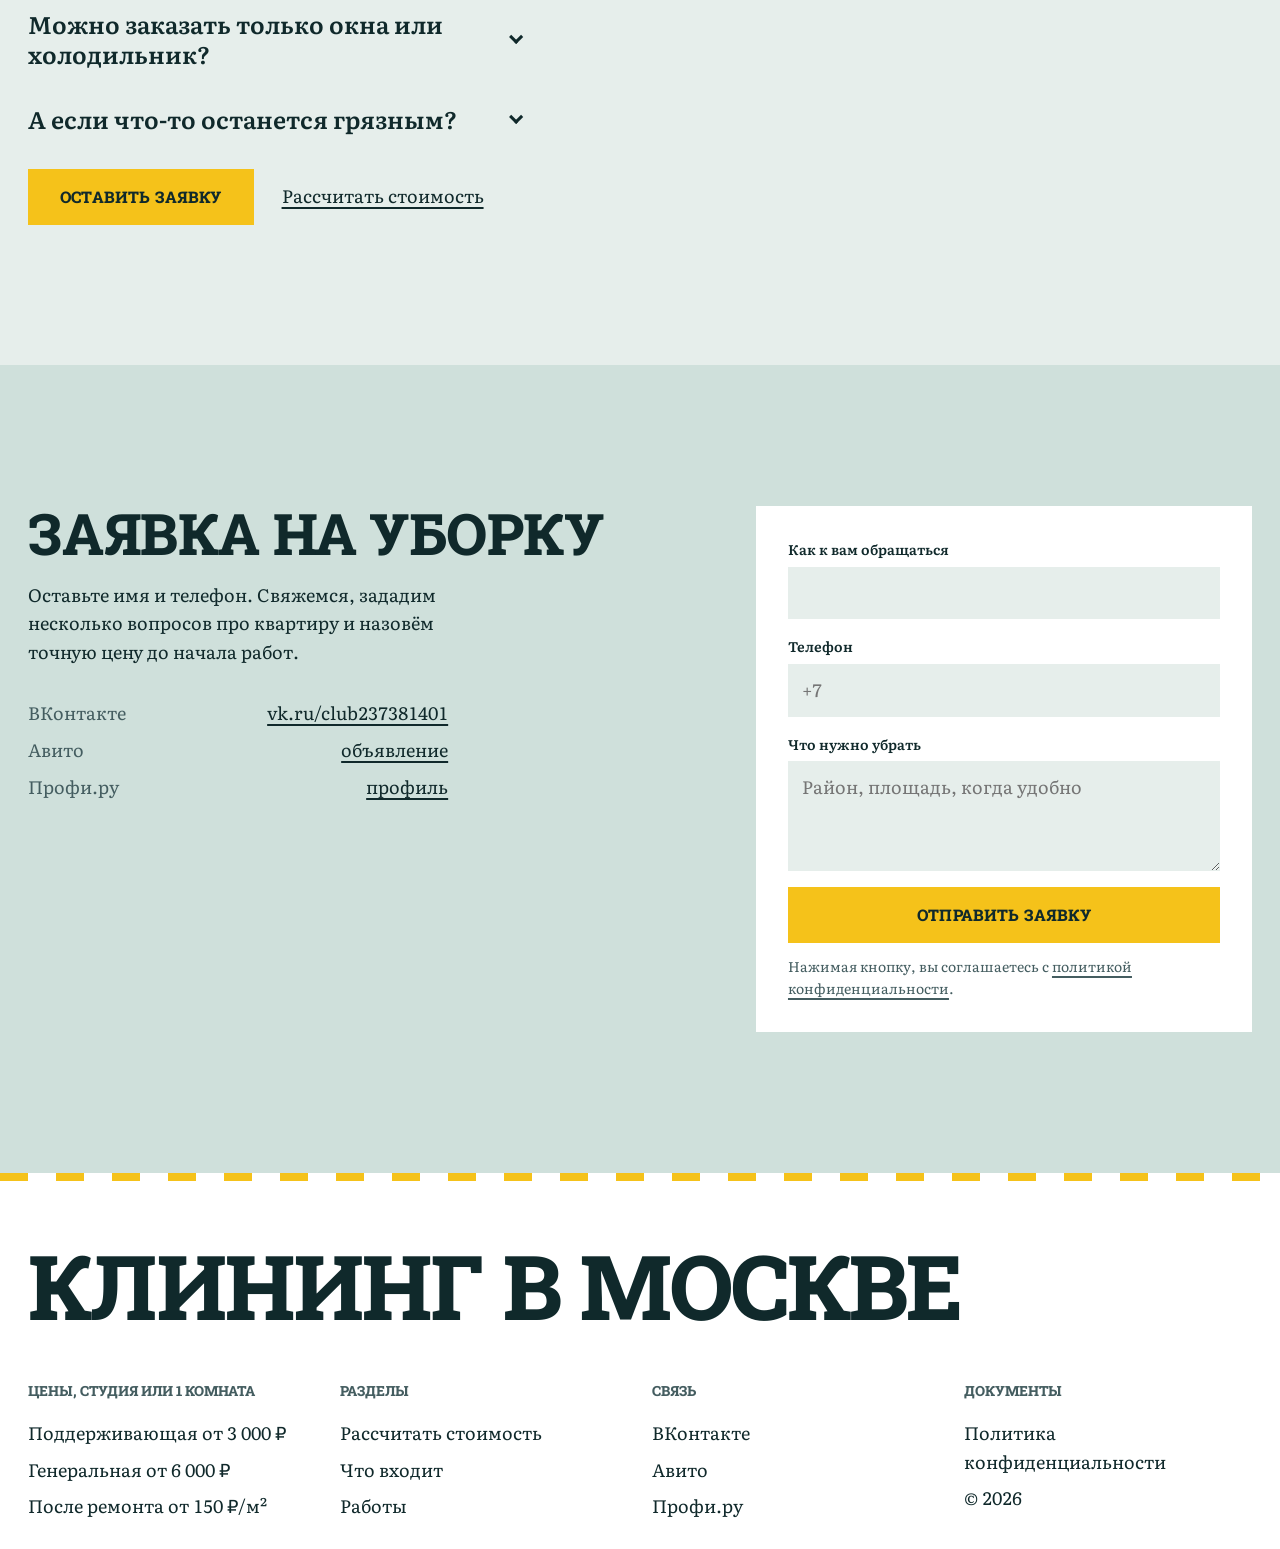
==== commit aa476995: "правки клиента: название, прайс по площади, допуслуги, реальные фото" ====
--- a/index.html
+++ b/index.html
@@ -3,17 +3,17 @@
 <head>
 <meta charset="UTF-8">
 <meta name="viewport" content="width=device-width, initial-scale=1">
-<title>Уборка квартир в Москве от 3 500 ₽: поддерживающая, генеральная, после ремонта</title>
-<meta name="description" content="Уборка квартир в Москве: поддерживающая от 3 500 ₽, генеральная от 5 500 ₽, после ремонта от 7 500 ₽ за однокомнатную. Своя химия и инвентарь, работа по чек-листу. Рассчитайте стоимость онлайн.">
+<title>Клининг в Москве: уборка квартир и помещений от 3 000 ₽</title>
+<meta name="description" content="Клининг в Москве: уборка квартир и помещений. Поддерживающая от 3 000 ₽, генеральная от 6 000 ₽, после ремонта от 150 ₽/м². Понятные цены по площади, свой инвентарь и химия, стоимость согласуем до начала работ.">
 <meta name="theme-color" content="#e6eeeb">
-<meta property="og:title" content="Уборка квартир в Москве по чек-листу от 3 500 ₽">
-<meta property="og:description" content="Три вида уборки с понятной ценой и списком, что входит. Калькулятор стоимости на странице.">
+<meta property="og:title" content="Клининг в Москве: уборка квартир и помещений">
+<meta property="og:description" content="Три вида уборки с ценой по площади и списком, что входит. Калькулятор стоимости на странице.">
 <meta property="og:type" content="website">
 <link rel="icon" href="data:image/svg+xml,%3Csvg xmlns='http://www.w3.org/2000/svg' viewBox='0 0 64 64'%3E%3Crect width='64' height='64' fill='%2310292b'/%3E%3Crect x='14' y='14' width='36' height='36' fill='%23f5c21a'/%3E%3Cpath d='M23 33l7 7 12-14' fill='none' stroke='%2310292b' stroke-width='5'/%3E%3C/svg%3E">
 <link rel="preload" href="fonts/RobotoSlab-800-cyrillic.woff2" as="font" type="font/woff2" crossorigin>
 <link rel="stylesheet" href="styles.css">
 <script type="application/ld+json">
-{"@context":"https://schema.org","@type":"Service","name":"Уборка квартир в Москве","serviceType":"Клининг квартир","areaServed":{"@type":"City","name":"Москва"},"offers":[{"@type":"Offer","name":"Поддерживающая уборка, однокомнатная квартира","price":"3500","priceCurrency":"RUB"},{"@type":"Offer","name":"Генеральная уборка, однокомнатная квартира","price":"5500","priceCurrency":"RUB"},{"@type":"Offer","name":"Уборка после ремонта, однокомнатная квартира","price":"7500","priceCurrency":"RUB"}]}
+{"@context":"https://schema.org","@type":"Service","name":"Клининг в Москве: уборка квартир и помещений","serviceType":"Клининг","areaServed":{"@type":"City","name":"Москва"},"offers":[{"@type":"Offer","name":"Поддерживающая уборка, студия или 1-комнатная квартира до 40 м²","price":"3000","priceCurrency":"RUB"},{"@type":"Offer","name":"Генеральная уборка, студия или 1-комнатная квартира до 40 м²","price":"6000","priceCurrency":"RUB"},{"@type":"Offer","name":"Уборка после ремонта, за квадратный метр","price":"150","priceCurrency":"RUB"}]}
 </script>
 </head>
 <body id="top">
@@ -21,23 +21,25 @@
 
 <header class="header" id="header">
   <div class="wrap header__inner">
-    <a class="logo" href="#top" aria-label="Уборка квартир, Москва, на главную">
-      <span class="logo__name">Уборка квартир</span>
-      <span class="logo__sfx">Москва</span>
+    <a class="logo" href="#top" aria-label="Клининг в Москве, на главную">
+      <span class="logo__name">Клининг в Москве</span>
+      <span class="logo__sfx">уборка квартир и помещений</span>
     </a>
     <nav class="nav" aria-label="Разделы">
-      <a href="#price">Цена</a>
+      <a href="#kinds">Цены</a>
+      <a href="#extras">Допуслуги</a>
       <a href="#act">Что входит</a>
-      <a href="#how">Как проходит</a>
+      <a href="#works">Работы</a>
       <a href="#faq">Вопросы</a>
     </nav>
     <a class="btn" href="#contact">Заказать</a>
     <button class="burger" id="burger" type="button" aria-expanded="false" aria-controls="menu">Меню</button>
   </div>
   <nav class="menu" id="menu" aria-label="Разделы">
-    <a href="#price">Цена</a>
+    <a href="#kinds">Цены</a>
+    <a href="#extras">Допуслуги</a>
     <a href="#act">Что входит</a>
-    <a href="#how">Как проходит</a>
+    <a href="#works">Работы</a>
     <a href="#faq">Вопросы</a>
     <a class="btn" href="#contact">Заказать уборку</a>
   </nav>
@@ -48,65 +50,106 @@
     <div class="hero__card">
       <div class="stripe" aria-hidden="true"></div>
       <div class="hero__body">
-        <h1 class="display" id="h1"><span class="rise" style="--i:1;display:block">Уборка квартир</span><span class="rise" style="--i:2;display:block">по чек-листу</span></h1>
-        <p class="hero__lead rise" style="--i:3">Поддерживающая от 3&nbsp;500&nbsp;₽, генеральная от 5&nbsp;500&nbsp;₽, после ремонта от 7&nbsp;500&nbsp;₽. Химия и инвентарь свои.</p>
-        <a class="btn rise" style="--i:4" href="#price">Рассчитать стоимость</a>
+        <h1 class="display" id="h1"><span class="h1__main">Клининг в Москве</span><span class="h1__sub">уборка квартир и помещений</span></h1>
+        <p class="hero__lead">Поддерживающая от 3&nbsp;000&nbsp;₽, генеральная от 6&nbsp;000&nbsp;₽, после ремонта от 150&nbsp;₽/м². Свои химия и инвентарь.</p>
+        <a class="btn" href="#price">Рассчитать стоимость</a>
+        <p class="small muted hero__fine">Цены стартовые. Итоговую стоимость согласуем до начала работ.</p>
       </div>
       <div class="hero__links">
+        <a href="#kinds">Цены</a>
         <a href="#act">Что входит</a>
-        <a href="#how">Как проходит</a>
+        <a href="#works">Работы</a>
         <a href="#faq">Вопросы</a>
       </div>
     </div>
     <figure class="hero__room" id="room">
-      <img class="is-on" src="img/hero-1.jpg" width="1000" height="1250" alt="Рука со стеклоочистителем и губкой на мокром стекле" fetchpriority="high">
-      <img src="img/hero-2.jpg" width="1000" height="1250" alt="Паркет в ёлочку: слева потускневший, справа обновлённый" loading="lazy">
-      <img src="img/hero-3.jpg" width="1000" height="1250" alt="Чистый светлый холл нового московского дома с плиткой на полу" loading="lazy">
+      <img class="is-on" src="img/work-shower.jpg" width="738" height="740" alt="Душевая кабина до и после уборки: убран налёт и ржавые следы на поддоне" fetchpriority="high">
+      <img src="img/work-room.jpg" width="738" height="740" alt="Комната после ремонта: строительный мусор до уборки и чистый пол после" loading="lazy">
+      <img src="img/work-sink.jpg" width="738" height="494" alt="Раковина до и после уборки: убраны ржавые разводы" loading="lazy">
     </figure>
   </section>
 
-  <section class="intro wrap" aria-labelledby="h-kinds">
+  <section class="section wrap" id="kinds" aria-labelledby="h-kinds">
     <div class="grid12 intro__top">
-      <h2 class="display head rise" id="h-kinds">Три вида уборки</h2>
-      <p class="rise" style="--i:1">Цены указаны за однокомнатную квартиру. Для большей площади считаем по метражу и состоянию квартиры, цену называем до выезда.</p>
-    </div>
-    <div class="facts">
-      <div class="fact rise" style="--i:0">
-        <p class="fact__price"><small>от</small>3&nbsp;500&nbsp;₽</p>
-        <h3 class="fact__name">Поддерживающая</h3>
-        <p class="fact__note">Регулярный порядок: пыль, полы, кухня, санузел. Для квартиры, где уже чисто и нужно поддержать.</p>
-      </div>
-      <div class="fact rise" style="--i:1">
-        <p class="fact__price"><small>от</small>5&nbsp;500&nbsp;₽</p>
-        <h3 class="fact__name">Генеральная</h3>
-        <p class="fact__note">Всё до плинтусов, дверей, фасадов и швов в ванной. Когда запущено или давно не убирали.</p>
-      </div>
-      <div class="fact rise" style="--i:2">
-        <p class="fact__price"><small>от</small>7&nbsp;500&nbsp;₽</p>
-        <h3 class="fact__name">После ремонта</h3>
-        <p class="fact__note">Строительная пыль, следы краски и клея, окна. Чтобы заезжать, а не разбирать.</p>
-      </div>
-    </div>
-  </section>
-
-  <section class="section section--field" id="how" aria-labelledby="h-how">
+      <h2 class="display head" id="h-kinds">Цены на уборку</h2>
+      <p>Три вида уборки. Цена зависит от площади, поэтому рядом с каждой ценой указан метраж. Цены стартовые: итог зависит от объёма работ и согласуется до начала.</p>
+    </div>
+    <div class="kinds">
+      <article class="slip kind" aria-labelledby="k1">
+        <h3 class="slip__title" id="k1">Поддерживающая</h3>
+        <p class="kind__from">от 3&nbsp;000&nbsp;₽</p>
+        <p class="kind__for">Когда в квартире уже чисто и нужно поддержать порядок.</p>
+        <div class="row"><span class="row__what">Студия или 1 комната, до 40&nbsp;м²</span><span class="row__dots"></span><span class="row__val">от 3&nbsp;000&nbsp;₽</span></div>
+        <div class="row"><span class="row__what">2 комнаты, до 60&nbsp;м²</span><span class="row__dots"></span><span class="row__val">от 4&nbsp;000&nbsp;₽</span></div>
+        <div class="row"><span class="row__what">3 комнаты, до 80&nbsp;м²</span><span class="row__dots"></span><span class="row__val">от 5&nbsp;000&nbsp;₽</span></div>
+        <div class="row"><span class="row__what">4 комнаты, до 100&nbsp;м²</span><span class="row__dots"></span><span class="row__val">от 6&nbsp;500&nbsp;₽</span></div>
+        <p class="slip__group">Входит в базовую цену</p>
+        <ul class="inc">
+          <li>Пылесос и влажная уборка полов</li>
+          <li>Пыль с мебели, подоконников и техники</li>
+          <li>Кухня: мойка, столешница, плита и фасады снаружи</li>
+          <li>Ванная и туалет: сантехника, плитка, смесители</li>
+          <li>Зеркала, вынос мусора</li>
+        </ul>
+      </article>
+
+      <article class="slip kind" aria-labelledby="k2">
+        <h3 class="slip__title" id="k2">Генеральная</h3>
+        <p class="kind__from">от 6&nbsp;000&nbsp;₽</p>
+        <p class="kind__for">Когда давно не убирали или нужно вычистить всё до плинтусов.</p>
+        <div class="row"><span class="row__what">Студия или 1 комната, до 40&nbsp;м²</span><span class="row__dots"></span><span class="row__val">от 6&nbsp;000&nbsp;₽</span></div>
+        <div class="row"><span class="row__what">2 комнаты, до 60&nbsp;м²</span><span class="row__dots"></span><span class="row__val">от 7&nbsp;500&nbsp;₽</span></div>
+        <div class="row"><span class="row__what">3 комнаты, до 80&nbsp;м²</span><span class="row__dots"></span><span class="row__val">от 9&nbsp;500&nbsp;₽</span></div>
+        <div class="row"><span class="row__what">4 комнаты, до 100&nbsp;м²</span><span class="row__dots"></span><span class="row__val">от 12&nbsp;000&nbsp;₽</span></div>
+        <p class="slip__group">Входит в базовую цену</p>
+        <ul class="inc">
+          <li>Всё из поддерживающей уборки</li>
+          <li>Плинтусы, двери, выключатели и розетки</li>
+          <li>Пыль на верхах шкафов и светильниках</li>
+          <li>Обезжиривание плитки у плиты и фасадов</li>
+          <li>Известковый налёт и швы в санузле</li>
+          <li>Рамы, подоконники и откосы</li>
+        </ul>
+      </article>
+
+      <article class="slip kind" aria-labelledby="k3">
+        <h3 class="slip__title" id="k3">После ремонта</h3>
+        <p class="kind__from">от 150&nbsp;₽/м²</p>
+        <p class="kind__for">Предварительная цена: точный расчёт по площади и состоянию помещения.</p>
+        <div class="row"><span class="row__what">Студия или 1 комната, до 40&nbsp;м²</span><span class="row__dots"></span><span class="row__val">от 6&nbsp;000&nbsp;₽</span></div>
+        <div class="row"><span class="row__what">2 комнаты, до 60&nbsp;м²</span><span class="row__dots"></span><span class="row__val">от 9&nbsp;000&nbsp;₽</span></div>
+        <div class="row"><span class="row__what">3 комнаты, до 80&nbsp;м²</span><span class="row__dots"></span><span class="row__val">от 12&nbsp;000&nbsp;₽</span></div>
+        <div class="row"><span class="row__what">4 комнаты, до 100&nbsp;м²</span><span class="row__dots"></span><span class="row__val">от 15&nbsp;000&nbsp;₽</span></div>
+        <p class="slip__group">Входит в базовую цену</p>
+        <ul class="inc">
+          <li>Всё из генеральной уборки</li>
+          <li>Строительная пыль со всех поверхностей</li>
+          <li>Следы краски, шпаклёвки, клея и монтажной пены</li>
+          <li>Плёнка, наклейки и упаковка: сбор и вынос</li>
+        </ul>
+      </article>
+    </div>
+    <p class="kinds__note"><b>Уборка после переезда</b> рассчитывается индивидуально: напишите или позвоните, назовём цену после нескольких вопросов. Строки для после ремонта посчитаны по 150&nbsp;₽ за метр.</p>
+  </section>
+
+  <section class="section section--field" id="extras" aria-labelledby="h-extras">
     <div class="wrap grid12 how">
       <div class="how__text">
-        <h2 class="display head rise" id="h-how">Как проходит заказ</h2>
-        <p class="rise" style="--i:1">От заявки до сданной квартиры. Без сюрпризов в цене и без скрытых допов.</p>
-      </div>
-      <div class="slip rise" style="--i:1">
-        <p class="slip__title">Маршрутный лист</p>
-        <p class="slip__group">До приезда</p>
-        <div class="row"><span class="row__what">Заявка и вопросы про квартиру</span><span class="row__dots"></span><span class="row__val">5 минут</span></div>
-        <div class="row"><span class="row__what">Называем итоговую цену</span><span class="row__dots"></span><span class="row__val">до выезда</span></div>
-        <p class="slip__group">В день уборки</p>
-        <div class="row"><span class="row__what">Приезд с химией и инвентарём</span><span class="row__dots"></span><span class="row__val">ко времени</span></div>
-        <div class="row"><span class="row__what">Уборка по чек-листу</span><span class="row__dots"></span><span class="row__val">2–8 часов</span></div>
-        <p class="slip__group">В конце</p>
-        <div class="row"><span class="row__what">Проходим по списку вместе</span><span class="row__dots"></span><span class="row__val">15 минут</span></div>
-        <div class="row"><span class="row__what">Оплата после приёмки</span><span class="row__dots"></span><span class="row__val">на месте</span></div>
-        <div class="slip__result"><span>Итог: чистая квартира</span><span>за один выезд</span></div>
+        <h2 class="display head" id="h-extras">Дополнительные услуги</h2>
+        <p>Их нет в базовой цене, добавляются отдельно. Цены стартовые, окончательная сумма зависит от объёма и согласуется до начала работ.</p>
+      </div>
+      <div class="slip extras-slip">
+        <p class="slip__title">Допы</p>
+        <div class="row"><span class="row__what">Холодильник внутри</span><span class="row__dots"></span><span class="row__val">от 800&nbsp;₽</span></div>
+        <div class="row"><span class="row__what">Духовка внутри</span><span class="row__dots"></span><span class="row__val">от 800&nbsp;₽</span></div>
+        <div class="row"><span class="row__what">Микроволновка внутри</span><span class="row__dots"></span><span class="row__val">от 400&nbsp;₽</span></div>
+        <div class="row"><span class="row__what">Вытяжка</span><span class="row__dots"></span><span class="row__val">от 600&nbsp;₽</span></div>
+        <div class="row"><span class="row__what">Кухонные шкафы внутри</span><span class="row__dots"></span><span class="row__val">от 800&nbsp;₽</span></div>
+        <div class="row"><span class="row__what">Мытьё окон, стандартная створка</span><span class="row__dots"></span><span class="row__val">от 500&nbsp;₽</span></div>
+        <div class="row"><span class="row__what">Балкон</span><span class="row__dots"></span><span class="row__val">от 1&nbsp;000&nbsp;₽</span></div>
+        <div class="row"><span class="row__what">Дополнительный санузел</span><span class="row__dots"></span><span class="row__val">от 1&nbsp;000&nbsp;₽</span></div>
+        <div class="row"><span class="row__what">Глажка</span><span class="row__dots"></span><span class="row__val">от 500&nbsp;₽/час</span></div>
+        <div class="slip__result"><span>Итог по допам</span><span>согласуем до начала</span></div>
       </div>
     </div>
   </section>
@@ -114,46 +157,57 @@
   <section class="section wrap" id="price" aria-labelledby="h-price">
     <div class="grid12 calc">
       <div class="calc__form">
-        <h2 class="display head rise" id="h-price">Посчитайте сами</h2>
-        <p class="rise" style="--i:1">Выберите вид уборки и размер квартиры. Квитанция справа пересчитывается сразу.</p>
-        <fieldset class="rise" style="--i:1">
+        <h2 class="display head" id="h-price">Посчитайте стоимость</h2>
+        <p>Выберите вид уборки и размер квартиры. Расчёт на квитанции справа использует те же цены, что и прайс выше.</p>
+        <fieldset>
           <legend>Вид уборки</legend>
           <div class="opts opts--kinds">
-            <div class="opt"><input type="radio" name="kind" id="k-sup" value="sup"><label for="k-sup"><b>Поддерживающая</b><span>от 3 500 ₽</span></label></div>
-            <div class="opt"><input type="radio" name="kind" id="k-gen" value="gen" checked><label for="k-gen"><b>Генеральная</b><span>от 5 500 ₽</span></label></div>
-            <div class="opt"><input type="radio" name="kind" id="k-rep" value="rep"><label for="k-rep"><b>После ремонта</b><span>от 7 500 ₽</span></label></div>
+            <div class="opt"><input type="radio" name="kind" id="k-sup" value="sup"><label for="k-sup"><b>Поддерживающая</b><span>от 3 000 ₽</span></label></div>
+            <div class="opt"><input type="radio" name="kind" id="k-gen" value="gen" checked><label for="k-gen"><b>Генеральная</b><span>от 6 000 ₽</span></label></div>
+            <div class="opt"><input type="radio" name="kind" id="k-rep" value="rep"><label for="k-rep"><b>После ремонта</b><span>от 150 ₽/м²</span></label></div>
           </div>
         </fieldset>
-        <fieldset class="rise" style="--i:2">
+        <fieldset id="rooms-box">
           <legend>Квартира</legend>
           <div class="opts opts--rooms">
-            <div class="opt"><input type="radio" name="rooms" id="r-0" value="0"><label for="r-0"><b>Студия</b></label></div>
-            <div class="opt"><input type="radio" name="rooms" id="r-1" value="1" checked><label for="r-1"><b>1 комната</b></label></div>
-            <div class="opt"><input type="radio" name="rooms" id="r-2" value="2"><label for="r-2"><b>2 комнаты</b></label></div>
-            <div class="opt"><input type="radio" name="rooms" id="r-3" value="3"><label for="r-3"><b>3 комнаты</b></label></div>
+            <div class="opt"><input type="radio" name="rooms" id="r-1" value="1" checked><label for="r-1"><b>Студия, 1 комн.</b><span>до 40 м²</span></label></div>
+            <div class="opt"><input type="radio" name="rooms" id="r-2" value="2"><label for="r-2"><b>2 комнаты</b><span>до 60 м²</span></label></div>
+            <div class="opt"><input type="radio" name="rooms" id="r-3" value="3"><label for="r-3"><b>3 комнаты</b><span>до 80 м²</span></label></div>
+            <div class="opt"><input type="radio" name="rooms" id="r-4" value="4"><label for="r-4"><b>4 комнаты</b><span>до 100 м²</span></label></div>
           </div>
         </fieldset>
-        <fieldset class="rise" style="--i:3">
-          <legend>Добавить</legend>
-          <div class="opts opts--extras" id="extras">
-            <div class="opt"><input type="checkbox" id="x-win" value="win" data-price="1500" data-name="Окна и балконная дверь"><label for="x-win"><b>Окна и балконная дверь</b><span>+1 500 ₽</span></label></div>
-            <div class="opt"><input type="checkbox" id="x-fri" value="fri" data-price="700" data-name="Холодильник внутри"><label for="x-fri"><b>Холодильник внутри</b><span>+700 ₽</span></label></div>
-            <div class="opt"><input type="checkbox" id="x-ove" value="ove" data-price="900" data-name="Духовка и вытяжка"><label for="x-ove"><b>Духовка и вытяжка</b><span>+900 ₽</span></label></div>
-            <div class="opt"><input type="checkbox" id="x-cab" value="cab" data-price="800" data-name="Кухонные шкафы внутри"><label for="x-cab"><b>Кухонные шкафы внутри</b><span>+800 ₽</span></label></div>
-            <div class="opt"><input type="checkbox" id="x-bal" value="bal" data-price="1200" data-name="Балкон или лоджия"><label for="x-bal"><b>Балкон или лоджия</b><span>+1 200 ₽</span></label></div>
+        <fieldset id="area-box" hidden>
+          <legend>Площадь после ремонта</legend>
+          <div class="field" style="max-width:260px">
+            <label for="area">Площадь, м²</label>
+            <input id="area" type="number" inputmode="numeric" min="10" max="500" value="40">
           </div>
         </fieldset>
-        <p class="small muted calc__note rise" style="--i:3">Для студии, двух и трёх комнат цена ориентировочная: точную назовём после нескольких вопросов про квартиру. После ремонта окна входят в уборку.</p>
-      </div>
-      <div class="slip rise" style="--i:1" id="receipt">
+        <fieldset>
+          <legend>Добавить к уборке</legend>
+          <div class="opts opts--extras" id="extras-opts">
+            <div class="opt opt--qty"><input type="checkbox" id="x-win" data-price="500" data-name="Мытьё окон" data-unit="створка"><label for="x-win"><b>Мытьё окон, створка</b><span>от 500 ₽</span></label><input class="qty" type="number" min="1" max="30" value="1" disabled aria-label="Количество створок"></div>
+            <div class="opt"><input type="checkbox" id="x-fri" data-price="800" data-name="Холодильник внутри"><label for="x-fri"><b>Холодильник внутри</b><span>от 800 ₽</span></label></div>
+            <div class="opt"><input type="checkbox" id="x-ove" data-price="800" data-name="Духовка внутри"><label for="x-ove"><b>Духовка внутри</b><span>от 800 ₽</span></label></div>
+            <div class="opt"><input type="checkbox" id="x-mic" data-price="400" data-name="Микроволновка внутри"><label for="x-mic"><b>Микроволновка внутри</b><span>от 400 ₽</span></label></div>
+            <div class="opt"><input type="checkbox" id="x-hood" data-price="600" data-name="Вытяжка"><label for="x-hood"><b>Вытяжка</b><span>от 600 ₽</span></label></div>
+            <div class="opt"><input type="checkbox" id="x-cab" data-price="800" data-name="Кухонные шкафы внутри"><label for="x-cab"><b>Кухонные шкафы внутри</b><span>от 800 ₽</span></label></div>
+            <div class="opt"><input type="checkbox" id="x-bal" data-price="1000" data-name="Балкон"><label for="x-bal"><b>Балкон</b><span>от 1 000 ₽</span></label></div>
+            <div class="opt"><input type="checkbox" id="x-wc" data-price="1000" data-name="Дополнительный санузел"><label for="x-wc"><b>Дополнительный санузел</b><span>от 1 000 ₽</span></label></div>
+            <div class="opt opt--qty"><input type="checkbox" id="x-iron" data-price="500" data-name="Глажка" data-unit="час"><label for="x-iron"><b>Глажка, час</b><span>от 500 ₽</span></label><input class="qty" type="number" min="1" max="12" value="1" disabled aria-label="Количество часов"></div>
+          </div>
+        </fieldset>
+        <p class="small muted calc__note">Все цены стартовые, окончательная зависит от объёма работ. Для уборки после переезда цену называем индивидуально.</p>
+      </div>
+      <div class="slip" id="receipt">
         <p class="slip__title">Квитанция</p>
         <div class="slip__rows" id="rows" aria-live="polite">
-          <div class="row"><span class="row__what">Генеральная уборка, 1 комната</span><span class="row__dots"></span><span class="row__val">5&nbsp;500&nbsp;₽</span></div>
+          <div class="row"><span class="row__what">Генеральная уборка, студия или 1 комната, до 40&nbsp;м²</span><span class="row__dots"></span><span class="row__val">от 6&nbsp;000&nbsp;₽</span></div>
         </div>
         <div class="slip__bar" aria-hidden="true"></div>
-        <p class="slip__total"><span>Итого</span><output id="total" for="k-sup k-gen k-rep r-0 r-1 r-2 r-3">5&nbsp;500&nbsp;₽</output></p>
-        <a class="btn btn--block" id="order" href="#contact">Заказать за <span id="order-sum">5&nbsp;500&nbsp;₽</span></a>
-        <p class="slip__fine">Цена окончательная после вашего подтверждения. Химия и инвентарь в стоимость входят.</p>
+        <p class="slip__total"><span>Итого</span><output id="total" for="k-sup k-gen k-rep r-1 r-2 r-3 r-4 area">от 6&nbsp;000&nbsp;₽</output></p>
+        <a class="btn btn--block" id="order" href="#contact">Заказать от&nbsp;<span id="order-sum">6&nbsp;000&nbsp;₽</span></a>
+        <p class="slip__fine">Это стартовая цена. Итоговую стоимость согласуем с вами до начала работ.</p>
       </div>
     </div>
   </section>
@@ -161,47 +215,65 @@
   <section class="section section--field" id="act" aria-labelledby="h-act">
     <div class="wrap">
       <div class="act__head">
-        <h2 class="display head rise" id="h-act">Что входит в уборку</h2>
-        <p class="rise" style="--i:1">Один список на всех: по нему идёт уборка, по нему же проходим при приёмке.</p>
-      </div>
-      <div class="sheet rise">
+        <h2 class="display head" id="h-act">Что входит в уборку</h2>
+        <p>Один список на всех: по нему идёт уборка, по нему же проходим при приёмке. Базовые работы отделены от дополнительных услуг.</p>
+      </div>
+      <div class="sheet">
         <table>
-          <caption class="small muted" style="text-align:left;padding-bottom:16px">Чек-лист по видам уборки. Знак «доп.» значит: можно добавить за отдельную плату.</caption>
+          <caption class="small muted" style="text-align:left;padding-bottom:16px">Чек-лист по видам уборки. Знак «доп.» значит: оплачивается отдельно по прайсу допуслуг.</caption>
           <thead>
             <tr><th scope="col">Что делаем</th><th scope="col">Поддерживающая</th><th scope="col">Генеральная</th><th scope="col">После ремонта</th></tr>
           </thead>
           <tbody>
-            <tr class="zonerow"><th class="zone" colspan="4" scope="colgroup">Вся квартира</th></tr>
+            <tr class="zonerow"><th class="zone" colspan="4" scope="colgroup">Базовые работы: вся квартира</th></tr>
             <tr><th scope="row">Пылесос и влажная уборка полов</th><td><i class="tick" role="img" aria-label="входит"></i></td><td><i class="tick" role="img" aria-label="входит"></i></td><td><i class="tick" role="img" aria-label="входит"></i></td></tr>
             <tr><th scope="row">Пыль с мебели, подоконников и техники</th><td><i class="tick" role="img" aria-label="входит"></i></td><td><i class="tick" role="img" aria-label="входит"></i></td><td><i class="tick" role="img" aria-label="входит"></i></td></tr>
             <tr><th scope="row">Зеркала и стеклянные поверхности</th><td><i class="tick" role="img" aria-label="входит"></i></td><td><i class="tick" role="img" aria-label="входит"></i></td><td><i class="tick" role="img" aria-label="входит"></i></td></tr>
             <tr><th scope="row">Вынос мусора</th><td><i class="tick" role="img" aria-label="входит"></i></td><td><i class="tick" role="img" aria-label="входит"></i></td><td><i class="tick" role="img" aria-label="входит"></i></td></tr>
             <tr><th scope="row">Плинтусы, двери, выключатели и розетки</th><td class="no">нет</td><td><i class="tick" role="img" aria-label="входит"></i></td><td><i class="tick" role="img" aria-label="входит"></i></td></tr>
             <tr><th scope="row">Пыль на верхах шкафов и светильниках</th><td class="no">нет</td><td><i class="tick" role="img" aria-label="входит"></i></td><td><i class="tick" role="img" aria-label="входит"></i></td></tr>
-            <tr class="zonerow"><th class="zone" colspan="4" scope="colgroup">Кухня</th></tr>
+            <tr><th scope="row">Рамы, подоконники и откосы</th><td class="no">нет</td><td><i class="tick" role="img" aria-label="входит"></i></td><td><i class="tick" role="img" aria-label="входит"></i></td></tr>
+            <tr class="zonerow"><th class="zone" colspan="4" scope="colgroup">Базовые работы: кухня</th></tr>
             <tr><th scope="row">Мойка, смеситель, столешница</th><td><i class="tick" role="img" aria-label="входит"></i></td><td><i class="tick" role="img" aria-label="входит"></i></td><td><i class="tick" role="img" aria-label="входит"></i></td></tr>
             <tr><th scope="row">Плита и фасады снаружи</th><td><i class="tick" role="img" aria-label="входит"></i></td><td><i class="tick" role="img" aria-label="входит"></i></td><td><i class="tick" role="img" aria-label="входит"></i></td></tr>
-            <tr><th scope="row">Обезжиривание вытяжки и плитки у плиты</th><td class="no">нет</td><td><i class="tick" role="img" aria-label="входит"></i></td><td><i class="tick" role="img" aria-label="входит"></i></td></tr>
-            <tr><th scope="row">Холодильник, духовка, шкафы внутри</th><td class="no">доп.</td><td class="no">доп.</td><td class="no">доп.</td></tr>
-            <tr class="zonerow"><th class="zone" colspan="4" scope="colgroup">Ванная и туалет</th></tr>
+            <tr><th scope="row">Обезжиривание плитки у плиты и фасадов</th><td class="no">нет</td><td><i class="tick" role="img" aria-label="входит"></i></td><td><i class="tick" role="img" aria-label="входит"></i></td></tr>
+            <tr class="zonerow"><th class="zone" colspan="4" scope="colgroup">Базовые работы: ванная и туалет</th></tr>
             <tr><th scope="row">Унитаз, раковина, ванна или душ</th><td><i class="tick" role="img" aria-label="входит"></i></td><td><i class="tick" role="img" aria-label="входит"></i></td><td><i class="tick" role="img" aria-label="входит"></i></td></tr>
             <tr><th scope="row">Плитка и смесители</th><td><i class="tick" role="img" aria-label="входит"></i></td><td><i class="tick" role="img" aria-label="входит"></i></td><td><i class="tick" role="img" aria-label="входит"></i></td></tr>
             <tr><th scope="row">Известковый налёт и швы между плиткой</th><td class="no">нет</td><td><i class="tick" role="img" aria-label="входит"></i></td><td><i class="tick" role="img" aria-label="входит"></i></td></tr>
-            <tr class="zonerow"><th class="zone" colspan="4" scope="colgroup">Окна</th></tr>
-            <tr><th scope="row">Окна и балконная дверь с двух сторон</th><td class="no">доп.</td><td class="no">доп.</td><td><i class="tick" role="img" aria-label="входит"></i></td></tr>
-            <tr><th scope="row">Рамы, подоконники и откосы</th><td class="no">нет</td><td><i class="tick" role="img" aria-label="входит"></i></td><td><i class="tick" role="img" aria-label="входит"></i></td></tr>
             <tr class="zonerow"><th class="zone" colspan="4" scope="colgroup">Только после ремонта</th></tr>
             <tr><th scope="row">Строительная пыль со всех поверхностей</th><td class="no">нет</td><td class="no">нет</td><td><i class="tick" role="img" aria-label="входит"></i></td></tr>
             <tr><th scope="row">Следы краски, шпаклёвки, клея и монтажной пены</th><td class="no">нет</td><td class="no">нет</td><td><i class="tick" role="img" aria-label="входит"></i></td></tr>
             <tr><th scope="row">Плёнка, наклейки и упаковка: сбор и вынос</th><td class="no">нет</td><td class="no">нет</td><td><i class="tick" role="img" aria-label="входит"></i></td></tr>
+            <tr class="zonerow"><th class="zone" colspan="4" scope="colgroup">Дополнительные услуги (отдельно)</th></tr>
+            <tr><th scope="row">Окна, балкон, дополнительный санузел</th><td class="no">доп.</td><td class="no">доп.</td><td class="no">доп.</td></tr>
+            <tr><th scope="row">Холодильник, духовка, микроволновка, вытяжка и шкафы внутри</th><td class="no">доп.</td><td class="no">доп.</td><td class="no">доп.</td></tr>
+            <tr><th scope="row">Глажка</th><td class="no">доп.</td><td class="no">доп.</td><td class="no">доп.</td></tr>
           </tbody>
         </table>
       </div>
     </div>
   </section>
 
+  <section class="section wrap" id="works" aria-labelledby="h-works">
+    <div class="grid12 intro__top">
+      <h2 class="display head" id="h-works">Работы: до и после</h2>
+      <p>Фотографии с реальных заказов. Слева было, справа стало.</p>
+    </div>
+    <div class="gallery">
+      <figure class="g g--4"><img src="img/work-shower.jpg" width="738" height="740" alt="Душевая кабина до и после уборки" loading="lazy"><figcaption>Душевая: налёт и ржавые следы</figcaption></figure>
+      <figure class="g g--4"><img src="img/work-room.jpg" width="738" height="740" alt="Комната после ремонта до и после уборки" loading="lazy"><figcaption>Комната после ремонта</figcaption></figure>
+      <figure class="g g--4"><img src="img/work-tiles.jpg" width="720" height="720" alt="Плиточный пол до и после уборки" loading="lazy"><figcaption>Плиточный пол</figcaption></figure>
+      <figure class="g g--6"><img src="img/work-sink.jpg" width="738" height="494" alt="Раковина до и после уборки" loading="lazy"><figcaption>Раковина</figcaption></figure>
+      <figure class="g g--6"><img src="img/work-kitchen.jpg" width="738" height="554" alt="Кухня и пол до и после уборки" loading="lazy"><figcaption>Кухня и пол</figcaption></figure>
+      <figure class="g g--4"><img src="img/work-repair-a.jpg" width="900" height="900" alt="Бетонный пол и угол после ремонта до и после уборки" loading="lazy"><figcaption>После ремонта: углы и бетон</figcaption></figure>
+      <figure class="g g--4"><img src="img/work-repair-b.jpg" width="900" height="900" alt="Стык стены и пола после ремонта до и после уборки" loading="lazy"><figcaption>После ремонта: стыки</figcaption></figure>
+      <figure class="g g--4"><img src="img/work-repair-c.jpg" width="900" height="900" alt="Строительная пыль на поверхностях до и после уборки" loading="lazy"><figcaption>После ремонта: строительная пыль</figcaption></figure>
+    </div>
+  </section>
+
   <section class="proof" aria-labelledby="h-proof">
-    <div class="proof__card rise">
+    <div class="proof__card">
       <h2 id="h-proof">Отзывы лежат там, где их нельзя поправить</h2>
       <p>Заказчики пишут их на площадках, а не нам на сайт. Откройте и прочитайте сами.</p>
       <p class="proof__names">
@@ -213,38 +285,45 @@
 
   <section class="faq" id="faq" aria-labelledby="h-faq">
     <div class="faq__text">
-      <h2 class="display head rise" id="h-faq">Вопросы</h2>
-      <ul class="faq__facts rise" style="--i:1">
+      <h2 class="display head" id="h-faq">Вопросы</h2>
+      <ul class="faq__facts">
         <li><b>Где:</b> Москва</li>
-        <li><b>Цена:</b> от 3&nbsp;500&nbsp;₽ за однокомнатную</li>
+        <li><b>Цена:</b> от 3&nbsp;000&nbsp;₽ за студию или 1-комнатную до 40&nbsp;м²</li>
+        <li><b>Стоимость:</b> согласуем до начала работ</li>
         <li><b>Химия и инвентарь:</b> свои</li>
-        <li><b>Оплата:</b> после приёмки</li>
       </ul>
-      <div class="rise" style="--i:2">
+      <div>
+        <details><summary>Входят ли в цену допуслуги?</summary><p>Нет. В базовую цену входят работы из чек-листа. Холодильник, духовку, окна, балкон и другое добавляем отдельно, по прайсу допуслуг.</p></details>
+        <details><summary>Почему цена «от»?</summary><p>Стартовая цена считается для типового состояния квартиры. Если площадь больше или помещение сильно загрязнено, называем итоговую сумму до начала работ, и вы соглашаетесь с ней заранее.</p></details>
         <details><summary>Нужно ли быть дома?</summary><p>Можно оставить ключи или быть дома, как удобнее. В первый раз лучше принять уборку вместе: пройдём по списку и сразу исправим, что не понравится.</p></details>
-        <details><summary>Сколько длится уборка?</summary><p>Однокомнатная: поддерживающая 2–3 часа, генеральная 4–6, после ремонта 6–8. Точное время зависит от состояния квартиры, назовём после вопросов.</p></details>
-        <details><summary>Чем уборка после ремонта отличается от генеральной?</summary><p>Здесь убираем строительную пыль, следы краски, шпаклёвки и клея, моем окна с рамами. Обычными средствами это не берётся, поэтому и цена выше.</p></details>
-        <details><summary>Когда заказывать уборку после ремонта?</summary><p>После финишных работ, до расстановки мебели: на пустой квартире убирать быстрее и чище.</p></details>
-        <details><summary>Если есть дети, животные или аллергия?</summary><p>Скажите об этом при заявке, подберём средства без резкого запаха. Квартира после уборки проветривается и сразу готова к жизни.</p></details>
-        <details><summary>Можно заказать только окна или холодильник?</summary><p>Да. Напишите, что нужно, и назовём цену. Отдельные услуги считаем по составу работ.</p></details>
+        <details><summary>Сколько длится уборка?</summary><p>Зависит от площади и состояния квартиры. Время назовём вместе с ценой, до начала работ.</p></details>
+        <details><summary>Чем уборка после ремонта отличается от генеральной?</summary><p>Здесь убираем строительную пыль, следы краски, шпаклёвки и клея. Обычными средствами это не берётся, поэтому и расчёт идёт по площади, от 150&nbsp;₽/м².</p></details>
+        <details><summary>Считаете ли уборку после переезда?</summary><p>Да, рассчитываем индивидуально: напишите, сколько комнат и в каком состоянии квартира.</p></details>
+        <details><summary>Можно заказать только окна или холодильник?</summary><p>Да. Напишите, что нужно, и назовём цену. Отдельные услуги считаем по прайсу допуслуг.</p></details>
         <details><summary>А если что-то останется грязным?</summary><p>Скажите при приёмке, пока мы на месте. Пройдёмся по этому месту ещё раз.</p></details>
       </div>
-      <div class="faq__actions rise" style="--i:3">
+      <div class="faq__actions">
         <a class="btn" href="#contact">Оставить заявку</a>
         <a class="link" href="#price">Рассчитать стоимость</a>
       </div>
     </div>
     <div class="faq__photos">
-      <img class="faq__tall" src="img/parquet-tall.jpg" width="900" height="1050" alt="Паркет в ёлочку: потускневший участок рядом с обновлённым светлым" loading="lazy">
-      <img class="faq__sq" src="img/drops-sq.jpg" width="600" height="600" alt="Капли воды на стекле после мытья" loading="lazy">
-    </div>
-  </section>
-
-  <section class="contact" id="contact" aria-labelledby="h-contact">
-    <img src="img/lobby.jpg" width="1800" height="1200" alt="Светлый холл нового московского дома с плиткой на полу и почтовыми ящиками" loading="lazy">
-    <div class="contact__wrap">
+      <img class="faq__tall" src="img/work-repair-a.jpg" width="900" height="900" alt="Бетонный пол и угол после ремонта до и после уборки" loading="lazy">
+    </div>
+  </section>
+
+  <section class="section section--field contact" id="contact" aria-labelledby="h-contact">
+    <div class="wrap grid12 contact__grid">
+      <div class="contact__text">
+        <h2 class="display head" id="h-contact">Заявка на уборку</h2>
+        <p>Оставьте имя и телефон. Свяжемся, зададим несколько вопросов про квартиру и назовём точную цену до начала работ.</p>
+        <ul class="contact__links">
+          <li><span>ВКонтакте</span><a class="link" href="https://vk.ru/club237381401" target="_blank" rel="noopener">vk.ru/club237381401</a></li>
+          <li><span>Авито</span><a class="link" href="https://www.avito.ru/moskva/predlozheniya_uslug/uborka_generalnyy_8007084147" target="_blank" rel="noopener">объявление</a></li>
+          <li><span>Профи.ру</span><a class="link" href="https://profi.ru/profile/AlimusayevaTB2" target="_blank" rel="noopener">профиль</a></li>
+        </ul>
+      </div>
       <div class="contact__card">
-        <h2 id="h-contact">Заявка на уборку</h2>
         <form id="leadForm" novalidate>
           <input class="hp" type="text" name="_gotcha" tabindex="-1" autocomplete="off" aria-hidden="true">
           <div class="field">
@@ -260,13 +339,8 @@
             <textarea id="f-comment" name="comment" placeholder="Район, площадь, когда удобно"></textarea>
           </div>
           <button class="btn btn--block" type="submit">Отправить заявку</button>
-          <p class="form__note">Нажимая кнопку, вы соглашаетесь с <a class="link" href="privacy.html">политикой конфиденциальности</a>. Свяжемся и назовём точную цену.</p>
+          <p class="form__note">Нажимая кнопку, вы соглашаетесь с <a class="link" href="privacy.html">политикой конфиденциальности</a>.</p>
         </form>
-        <ul class="contact__links">
-          <li><span>ВКонтакте</span><a class="link" href="https://vk.ru/club237381401" target="_blank" rel="noopener">vk.ru/club237381401</a></li>
-          <li><span>Авито</span><a class="link" href="https://www.avito.ru/moskva/predlozheniya_uslug/uborka_generalnyy_8007084147" target="_blank" rel="noopener">объявление</a></li>
-          <li><span>Профи.ру</span><a class="link" href="https://profi.ru/profile/AlimusayevaTB2" target="_blank" rel="noopener">профиль</a></li>
-        </ul>
       </div>
     </div>
   </section>
@@ -274,14 +348,13 @@
 
 <div class="stripe stripe--thin" aria-hidden="true"></div>
 <footer class="footer">
-  <p class="footer__name" aria-hidden="true">Уборка квартир</p>
+  <p class="footer__name" aria-hidden="true">Клининг в Москве</p>
   <div class="footer__cols">
-    <ul><li>Цены, 1 комната</li><li>Поддерживающая от 3&nbsp;500&nbsp;₽</li><li>Генеральная от 5&nbsp;500&nbsp;₽</li><li>После ремонта от 7&nbsp;500&nbsp;₽</li></ul>
-    <ul><li>Разделы</li><li><a href="#price">Рассчитать стоимость</a></li><li><a href="#act">Что входит</a></li><li><a href="#how">Как проходит</a></li></ul>
+    <ul><li>Цены, студия или 1 комната</li><li>Поддерживающая от 3&nbsp;000&nbsp;₽</li><li>Генеральная от 6&nbsp;000&nbsp;₽</li><li>После ремонта от 150&nbsp;₽/м²</li></ul>
+    <ul><li>Разделы</li><li><a href="#price">Рассчитать стоимость</a></li><li><a href="#act">Что входит</a></li><li><a href="#works">Работы</a></li></ul>
     <ul><li>Связь</li><li><a href="https://vk.ru/club237381401" target="_blank" rel="noopener">ВКонтакте</a></li><li><a href="https://www.avito.ru/moskva/predlozheniya_uslug/uborka_generalnyy_8007084147" target="_blank" rel="noopener">Авито</a></li><li><a href="https://profi.ru/profile/AlimusayevaTB2" target="_blank" rel="noopener">Профи.ру</a></li></ul>
     <ul><li>Документы</li><li><a href="privacy.html">Политика конфиденциальности</a></li><li>© <span id="year">2026</span></li></ul>
   </div>
-  <p class="footer__credits">Фотографии: стеклоочиститель — Andrés Nieto Porras, <a href="https://commons.wikimedia.org/wiki/File:Cleaning_windows.jpg" target="_blank" rel="noopener">CC BY-SA 2.0</a>; паркет — Artyom Svetlov, <a href="https://commons.wikimedia.org/wiki/File:Moscow_State_University_parquetry_2014-01_1389533637.JPG" target="_blank" rel="noopener">CC BY 4.0</a>; холл нового дома — Владимир Новиков, пресс-служба мэра и правительства Москвы, <a href="https://commons.wikimedia.org/wiki/Category:Photographs_by_%D0%92%D0%BB%D0%B0%D0%B4%D0%B8%D0%BC%D0%B8%D1%80_%D0%9D%D0%BE%D0%B2%D0%B8%D0%BA%D0%BE%D0%B2" target="_blank" rel="noopener">CC BY 4.0</a>. Wikimedia Commons, обработаны по цвету и кадру.</p>
 </footer>
 
 <script src="script.js"></script>
--- a/styles.css
+++ b/styles.css
@@ -21,7 +21,7 @@
   --s-body: clamp(1rem, 0.95rem + 0.22vw, 1.125rem);
   --s-lead: clamp(1.25rem, 1.1rem + 0.6vw, 1.5rem);
   --s-head: clamp(2rem, 1.1rem + 3.1vw, 3.75rem);
-  --s-huge: clamp(2.5rem, 8.1vw, 9.5rem);
+  --s-huge: clamp(2.25rem, 7vw, 9rem);
 
   --margin: clamp(16px, 2.2vw, 32px);
   --gap-section: clamp(88px, 11vw, 168px);
@@ -106,17 +106,17 @@
 
 /* ===== Первый экран: карточка-лист рядом с комнатой ===== */
 .hero { display: grid; grid-template-columns: 1fr 1fr; gap: 12px; padding: 0 12px 12px; align-items: start; }
-.hero__card { background: var(--paper); display: flex; flex-direction: column; min-height: calc(100svh - 80px); }
+.hero__card { background: var(--paper); display: flex; flex-direction: column; min-height: calc(100vh - 80px); min-height: calc(100svh - 80px); }
 .hero__body { flex: 1; display: flex; flex-direction: column; align-items: center; justify-content: center; text-align: center; padding: 56px clamp(24px, 4vw, 72px) 40px; gap: 24px; }
 
 .hero h1 { font-size: var(--s-head); }
 .hero__lead { max-width: 36ch; font-size: var(--s-body); }
 .hero__links { display: flex; flex-wrap: wrap; justify-content: center; gap: 8px 28px; padding: 0 24px 28px; font-size: var(--s-small); font-weight: 600; }
 .hero__links a { padding: 10px 0; }
-.hero__room { position: sticky; top: 80px; height: calc(100svh - 92px); background: var(--field); overflow: hidden; }
-.hero__room img { position: absolute; inset: 0; width: 100%; height: 100%; object-fit: cover; opacity: 0; transition: opacity 1.6s ease; }
+.hero__room { position: sticky; top: 80px; height: calc(100vh - 92px); height: calc(100svh - 92px); min-height: 360px; background: var(--field); overflow: hidden; margin: 0; }
+.hero__room img { position: absolute; top: 0; right: 0; bottom: 0; left: 0; width: 100%; height: 100%; object-fit: contain; opacity: 0; transition: opacity 1.6s ease; }
 .hero__room img.is-on { opacity: 1; }
-.hero__room figcaption { position: absolute; left: 0; bottom: 0; background: var(--paper); padding: 8px 14px; font-size: var(--s-small); max-width: 80%; }
+.hero__fine { max-width: 36ch; }
 
 /* ===== Разделы ===== */
 .section { padding-block: var(--gap-section); }
@@ -141,7 +141,7 @@
 .how__text h2 { font-size: var(--s-head); margin-bottom: 24px; }
 .how__text p { max-width: 30ch; }
 .slip { background: var(--paper); padding: 32px 32px 56px; clip-path: var(--zig); }
-.how .slip { grid-column: 8 / 13; width: 100%; max-width: 520px; justify-self: end; }
+.how .slip { grid-column: 7 / 13; width: 100%; max-width: 560px; justify-self: end; }
 .slip__title { text-align: center; font-family: var(--display); font-weight: 800; text-transform: uppercase; font-size: var(--s-lead); margin-bottom: 8px; }
 .slip__group { margin-top: 28px; font-weight: 600; }
 .row { display: flex; align-items: baseline; gap: 10px; margin-top: 12px; }
@@ -161,7 +161,7 @@
 .opts--kinds { grid-template-columns: repeat(3, minmax(0, 1fr)); }
 .opts--rooms { grid-template-columns: repeat(4, minmax(0, 1fr)); }
 .opt { position: relative; }
-.opt input { position: absolute; opacity: 0; inset: 0; width: 100%; height: 100%; margin: 0; cursor: pointer; }
+.opt input[type="radio"], .opt input[type="checkbox"] { position: absolute; opacity: 0; top: 0; left: 0; width: 100%; height: 100%; margin: 0; cursor: pointer; }
 .opt label { display: flex; flex-direction: column; justify-content: center; gap: 2px; min-height: 64px; padding: 12px 16px; background: var(--paper); cursor: pointer; transition: background-color 0.2s var(--ease), transform 0.2s var(--ease); }
 .opt label span { font-size: var(--s-small); color: var(--muted); }
 .opt label b { font-weight: 600; }
@@ -226,15 +226,14 @@
 details p { margin-top: 10px; color: var(--muted); max-width: 52ch; }
 .faq__actions { display: flex; flex-wrap: wrap; gap: 16px 28px; align-items: center; margin-top: 12px; }
 .faq__photos { grid-column: 7 / 13; position: relative; padding-bottom: 80px; }
-.faq__tall { aspect-ratio: 3 / 4; width: 100%; max-height: 900px; object-fit: cover; }
-.faq__sq { position: absolute; left: -40px; bottom: 40px; width: 33%; aspect-ratio: 1; object-fit: cover; border: 12px solid var(--ground); }
-
-/* контакты: визитная карточка на фотографии */
-.contact { position: relative; min-height: 100svh; background: var(--ink); }
-.contact > img { position: absolute; inset: 0; width: 100%; height: 100%; object-fit: cover; }
-.contact__card { position: sticky; top: 90px; margin: 0 0 0 auto; width: min(420px, calc(100% - 32px)); background: var(--paper); padding: 32px; z-index: 2; }
-.contact__wrap { position: relative; min-height: 100svh; padding-block: 60px 90px; display: flex; flex-direction: column; }
-.contact__card h2 { font-family: var(--display); font-weight: 800; text-transform: uppercase; font-size: var(--s-lead); margin-bottom: 20px; }
+.faq__tall { width: 100%; height: auto; display: block; }
+
+/* контакты */
+.contact__grid { align-items: start; row-gap: 40px; }
+.contact__text { grid-column: 1 / 7; }
+.contact__text h2 { font-size: var(--s-head); margin-bottom: 20px; }
+.contact__text > p { max-width: 46ch; margin-bottom: 32px; }
+.contact__card { grid-column: 8 / 13; background: var(--paper); padding: 32px; }
 .field { display: grid; gap: 6px; margin-bottom: 16px; }
 .field label { font-size: var(--s-small); font-weight: 600; }
 .field input, .field textarea { width: 100%; padding: 12px 14px; min-height: 52px; background: var(--ground); border: 0; border-radius: 0; }
@@ -242,7 +241,7 @@
 .field input:focus, .field textarea:focus { outline: 3px solid var(--accent); outline-offset: 0; }
 .hp { position: absolute; left: -9999px; width: 2px; height: 2px; opacity: 0; }
 .form__note { margin-top: 12px; font-size: var(--s-small); color: var(--muted); }
-.contact__links { margin-top: 24px; display: grid; gap: 4px; font-size: var(--s-small); }
+.contact__links { display: grid; gap: 8px; max-width: 420px; }
 .contact__links li { display: flex; justify-content: space-between; gap: 12px; }
 .contact__links span { color: var(--muted); }
 
@@ -279,7 +278,7 @@
 }
 @media (max-width: 900px) {
   .hero { grid-template-columns: 1fr; padding-inline: 12px; }
-  .hero__room { order: -1; position: relative; top: 0; height: 48svh; min-height: 300px; }
+  .hero__room { order: -1; position: relative; top: 0; height: 52vw; height: 52svh; min-height: 300px; max-height: 520px; }
   .hero__card { min-height: 0; margin-top: -24px; position: relative; z-index: 2; }
   .stripe { height: 40px; }
   .hero__body { padding: 40px 20px 28px; }
@@ -292,13 +291,8 @@
   .proof__card { width: 92%; padding: 28px; }
   .faq { padding: 0; }
   .faq__photos { order: -1; padding-bottom: 0; }
-  .faq__tall { aspect-ratio: 4 / 5; }
-  .faq__sq { width: 38%; left: auto; right: var(--margin); bottom: -32px; }
   .faq__text { padding-top: 72px; padding-bottom: 88px; }
-  .contact__card { position: static; margin-inline: auto; }
-  .contact { min-height: 0; background: var(--ground); }
-  .contact > img { height: 60svh; }
-  .contact__wrap { min-height: 0; padding-block: calc(60svh - 80px) 40px; }
+  .contact__text, .contact__card { grid-column: 1 / -1; }
   .opts--kinds { grid-template-columns: 1fr; }
   .opts--rooms { grid-template-columns: repeat(2, minmax(0, 1fr)); }
   .opts--extras { grid-template-columns: 1fr; }
@@ -328,3 +322,46 @@
   thead th:not(:first-child), td:not(:first-child) { width: 20%; }
   .no { font-size: var(--s-small); }
 }
+
+/* цены: три листа */
+.kinds { display: grid; grid-template-columns: repeat(3, minmax(0, 1fr)); gap: 24px; margin-top: clamp(40px, 5vw, 72px); align-items: stretch; }
+.kind { padding-bottom: 48px; background: var(--paper); }
+.kind .slip__title { text-align: left; margin-bottom: 4px; }
+.kind__from { font-family: var(--display); font-weight: 800; font-size: var(--s-head); line-height: 1; letter-spacing: -0.01em; margin: 8px 0 12px; }
+.kind__for { color: var(--muted); margin-bottom: 8px; min-height: 3.2em; }
+.kind .row__what { max-width: 58%; }
+.kind .slip__group { margin-top: 24px; }
+.inc { margin-top: 12px; display: grid; gap: 8px; }
+.inc li { position: relative; padding-left: 28px; }
+.inc li::before { content: ''; position: absolute; left: 0; top: 0.45em; width: 14px; height: 14px; background: var(--accent); }
+.kinds__note { margin-top: 32px; max-width: 72ch; }
+.extras-slip { padding-bottom: 48px; }
+.extras-slip .row__what { max-width: 60%; }
+
+/* калькулятор: количество */
+.opt--qty { display: grid; grid-template-columns: 1fr 76px; gap: 8px; }
+.qty { position: relative; z-index: 1; width: 100%; min-height: 64px; padding: 0 10px; background: var(--paper); border: 0; text-align: center; font-size: var(--s-body); }
+.qty:disabled { background: var(--field); color: var(--muted); }
+.opt--qty input[type="checkbox"] { width: calc(100% - 84px); }
+
+/* галерея */
+.gallery { display: grid; grid-template-columns: repeat(12, minmax(0, 1fr)); gap: 24px; margin-top: clamp(40px, 5vw, 72px); }
+.g { margin: 0; }
+.g img { width: 100%; height: auto; display: block; background: var(--field); }
+.g figcaption { padding-top: 10px; }
+.g--4 { grid-column: span 4; }
+.g--6 { grid-column: span 6; }
+
+@media (max-width: 900px) {
+  .kinds { grid-template-columns: 1fr; }
+  .kind__for { min-height: 0; }
+  .g--4, .g--6 { grid-column: span 6; }
+}
+@media (max-width: 560px) {
+  .g--4, .g--6 { grid-column: 1 / -1; }
+  .gallery { gap: 20px; }
+}
+
+.h1__main { display: block; }
+.h1__sub { display: block; margin-top: 16px; font-family: var(--text); font-weight: 600; text-transform: none; letter-spacing: 0; line-height: 1.25; font-size: var(--s-lead); }
+@media (max-width: 900px) { .hero__room { height: 40vw; height: 40svh; min-height: 240px; } }
